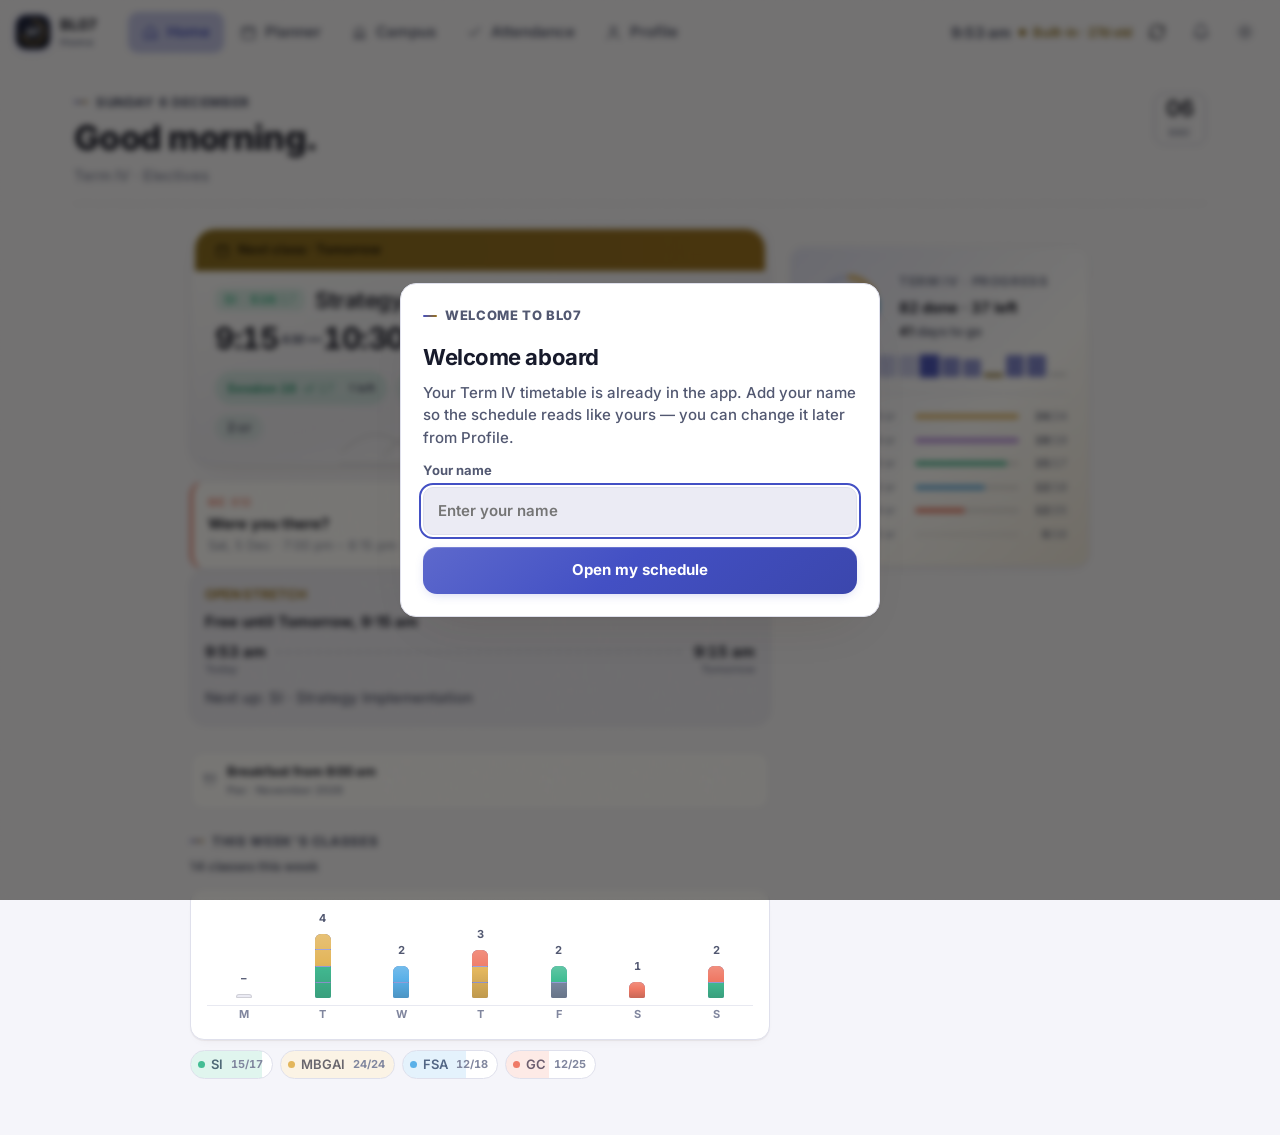
==== index.html @ bf0e93c7 "Fix the bus countdown, and lead the departure board with your own boarding time "Leaves in" was righ" ====
<!doctype html>
<html lang="en">
<head>
  <meta charset="utf-8">
  <meta name="viewport" content="width=device-width, initial-scale=1, viewport-fit=cover">
  <meta name="theme-color" content="#0b0f1d">
  <meta name="description" content="BL07 Planner — class schedule, campus buses and the mess menu for PGPBL07">
  <meta name="apple-mobile-web-app-title" content="BL07">
  <link rel="manifest" href="manifest.webmanifest">
  <link rel="icon" href="icons/favicon-32.png" sizes="32x32" type="image/png">
  <link rel="icon" href="icons/favicon-16.png" sizes="16x16" type="image/png">
  <link rel="apple-touch-icon" href="icons/apple-touch-icon.png">
  <!-- Fonts are self-hosted (see fonts/ and the @font-face block at the top of
       styles.css), so there are no font CDNs to preconnect to and nothing to fall
       back from on a filtered network. Preloaded because they are render-blocking
       for the headline. -->
  <link rel="preload" href="fonts/inter-latin.woff2" as="font" type="font/woff2" crossorigin>
  <link rel="preload" href="fonts/jakarta-latin.woff2" as="font" type="font/woff2" crossorigin>
  <script>
    (function(){
      try{
        var raw=localStorage.getItem("classbl07-nova-profile-v1");
        var pref=raw?(JSON.parse(raw).theme||"system"):"system";
        var dark=window.matchMedia("(prefers-color-scheme: dark)").matches;
        var t=pref==="system"?(dark?"dark":"light"):pref;
        document.documentElement.dataset.theme=t;
      }catch(e){document.documentElement.dataset.theme="dark"}
    })();
  </script>
  <link rel="stylesheet" href="styles.css?v=20260928-nova208">
  <title>BL07 Planner</title>
  <link rel="preconnect" href="https://accounts.google.com">
  <link rel="preconnect" href="https://www.googleapis.com">
  <script src="https://accounts.google.com/gsi/client" async defer></script>
</head>
<body>
  <div class="app-shell">
    <header class="topbar">
      <button class="brand" data-go="home" aria-label="Open Home">
        <img class="brand-mark" src="icons/icon-192.png" alt="" width="34" height="34">
        <span class="brand-copy"><strong>BL07</strong><small id="topbarPageLabel">Home</small></span>
      </button>

      <nav class="desktop-nav" aria-label="Primary">
        <button class="desktop-nav-item active" data-page-target="home"><span data-icon="home"></span>Home</button>
        <button class="desktop-nav-item" data-page-target="calendar"><span data-icon="calendar"></span>Planner</button>
        <button class="desktop-nav-item" data-page-target="campus"><span data-icon="campus"></span>Campus</button>
        <button class="desktop-nav-item" data-page-target="attendance"><span data-icon="check"></span>Attendance</button>
        <button class="desktop-nav-item" data-page-target="profile"><span data-icon="profile"></span>Profile</button>
      </nav>

      <div class="top-actions">
        <span class="topbar-clock" id="topbarClock" aria-hidden="true"><b id="topbarClockMain">—:—</b><small id="topbarClockAlt"></small></span>
        <span class="sync-pill" id="syncPill"><i></i><span>Connecting</span></span>
        
        <button class="icon-button refresh-button" id="refreshButton" aria-label="Refresh schedule from your calendar" title="Refresh schedule from your calendar"><span data-icon="refresh"></span></button>
        <button class="icon-button notification-button" id="notificationButton" aria-label="Open notifications">
          <span data-icon="bell"></span><b id="notificationBadge" hidden>0</b>
        </button>
        <button class="icon-button" id="themeToggle" aria-label="Toggle theme"><span data-icon="theme"></span></button>
      </div>
    </header>

    <div class="offline-banner" id="offlineBanner" hidden>
      <span class="offline-dot"></span>
      <span>You're offline — showing your last saved schedule.</span>
    </div>

    <main class="page-wrap">
      <section class="page active" id="homePage" data-page="home">
        <div class="page-heading home-heading">
          <div>
            <p class="overline" id="todayLabel">TODAY</p>
            <h1 id="greeting">Good evening.</h1>
            <p class="home-sync-text" id="homeSyncText">Checking the latest schedule…</p>
          </div>
          <div class="date-orbit" aria-hidden="true">
            <span id="dateOrbitDay">06</span>
            <small id="dateOrbitMonth">AUG</small>
          </div>
        </div>

        <div class="home-layout">
          <div class="home-main">
          <div class="home-col-main">
            <section class="hero-card is-loading" id="focusPanel" aria-live="polite">
              <div class="hero-date-ribbon" id="heroDateRibbon" hidden><span data-icon="calendar"></span><span id="heroDateRibbonText"></span></div>
              <div class="hero-status-row">
                <span class="hero-status" id="focusStatusTag"><i id="focusPulse"></i><span class="hero-empty-icon" id="focusEmptyIcon" hidden></span><span id="focusKicker">Checking</span></span>
                <div class="hero-status-right">
                  <span class="hero-day-count" id="heroDayCount" hidden></span>
                </div>
              </div>
              <div class="hero-cancel-flag" id="heroCancelFlag" hidden><span data-icon="close"></span><span id="heroCancelText"></span></div>
              <div class="hero-course-line">
                <span class="hero-code" id="focusCode">—</span>
                <h2 id="focusTitle">&nbsp;</h2>
              </div>
              <div class="hero-time-row">
                <div class="hero-time" id="focusRange">—:— – —:—</div>
                <div class="hero-ring" id="heroRing" hidden>
                  <svg viewBox="0 0 36 36" aria-hidden="true"><circle class="ring-track" cx="18" cy="18" r="15"></circle><circle class="ring-fill" id="heroRingFill" cx="18" cy="18" r="15"></circle></svg>
                </div>
              </div>
              <div class="hero-live-progress" id="heroLiveProgress" hidden><span id="heroLiveProgressFill"></span></div>
              <div class="hero-pills" id="heroPills"></div>
              <p class="hero-insight" id="heroInsight" hidden></p>

            </section>

            <section class="hero-day-section day-panel">
              <div class="hero-day-head">
                <div class="hero-day-nav">
                  <button type="button" class="hero-day-arrow" id="timelinePrevDay" aria-label="Previous day"><span data-icon="chevron-left"></span></button>
                  <span class="hero-day-label" id="timelineDateTitle">Today</span>
                  <button type="button" class="hero-day-arrow" id="timelineNextDay" aria-label="Next day"><span data-icon="chevron-right"></span></button>
                </div>
                <span class="count-chip hero-day-chip" id="progressSummary">0 / 0</span>
              </div>
              <div class="day-shape-bar" id="dayShapeBar"></div>
              <div id="todayProgressRail"></div>
            </section>

            <section class="attendance-prompt" id="attendancePrompt" hidden></section>

            <section class="silent-update-strip" id="silentUpdateStrip" hidden>
              <div class="silent-update-icon"><span data-icon="spark"></span></div>
              <div><strong id="silentUpdateTitle">Schedule updated</strong><p id="silentUpdateText">New changes are available.</p></div>
              <button class="text-button" id="openUpdatesFromHome">View</button>
            </section>

            <section class="free-run-card" id="freeRunCard" hidden>
              <header><span class="frc-tag" id="freeRunTag">OPEN STRETCH</span><span class="frc-len" id="freeRunLen"></span></header>
              <h3 id="freeRunTitle">Free until —</h3>
              <div class="frc-span"><span class="frc-end frc-from"><b id="freeRunFromTime">—</b><small id="freeRunFromDay">—</small></span><span class="frc-bar"><i></i></span><span class="frc-end frc-to"><b id="freeRunToTime">—</b><small id="freeRunToDay">—</small></span></div>
              <p class="frc-sub" id="freeRunSub"></p>
            </section>
        <div class="today-strips" id="todayStrips">
              <button type="button" class="today-strip" id="freeBlockStrip" hidden></button>
              <button type="button" class="today-strip" id="messStrip" hidden></button>
            </div>

            <p class="rail-section-label">This week's classes</p>
            <p class="week-digest" id="weekDigest" hidden></p>
            <div class="week-heatmap" id="weekHeatmap"></div>
            <div class="home-legend" id="homeLegend"></div>

          </div>

          <div class="home-col-side">
            <section class="term-overview-card panel">
              <div class="term-progress-head">
                <div class="term-ring" id="termHomeRing">
                  <svg viewBox="0 0 64 64" aria-hidden="true"><circle class="ring-track" cx="32" cy="32" r="26"></circle><g id="termRingSegments"></g></svg>
                  <b id="termProgressPct">0%</b>
                </div>
                <div class="term-progress-copy">
                  <p class="overline">TERM IV · PROGRESS</p>
                  <p class="term-progress-line"><strong id="termDone">0</strong> done · <strong id="termLeft">0</strong> left</p>
                  <p class="term-progress-sub" id="termProgressSub">—</p>
                </div>
              </div>
              <div class="term-strip" id="termStrip" hidden></div>
              <div class="course-progress" id="courseProgress"></div>
            </section>
          </div>

        </div>

        </div>
      </section>

      <section class="page" id="calendarPage" data-page="calendar">
        <div class="page-heading"><div><p class="overline">TERM IV · ELECTIVES</p><h1>Planner</h1></div></div>
        <div class="tab-row">
          <div class="subtabs" id="plannerTabs">
            <button class="subtab active" data-planner-tab="calendar"><span data-icon="calendar"></span>Schedule</button>
            <button class="subtab" data-planner-tab="courses"><span data-icon="spark"></span>Courses</button>
            <button class="subtab" data-planner-tab="faculty"><span data-icon="faculty"></span>Faculty</button>
          </div>
        </div>

        <section class="planner-view active" data-planner-view="calendar">

          <article class="panel week-planner">
            <div class="week-card">
              <div class="week-card-head">
                <button type="button" class="week-arrow" id="weekScanPrev" aria-label="Previous week"><span data-icon="chevron-left"></span></button>
                <button type="button" class="week-card-mid" id="jumpToTodayPill" aria-label="Jump to today">
                  <span class="week-card-date" id="weekCardDate">—</span>
                  <span class="week-card-sub" id="weekCardSub">—</span>
                </button>
                <button type="button" class="week-arrow" id="weekScanNext" aria-label="Next week"><span data-icon="chevron-right"></span></button>
              </div>
              <div class="week-strip" id="weekStrip"></div>
              <div class="week-card-foot">
                <button type="button" class="week-cal-btn" id="openMonthPicker"><span data-icon="calendar"></span><span id="weekCalBtnLabel">September 2026</span></button>
              </div>
            </div>

            <div class="week-tools">
              <div class="filter-chips week-tool-chips" id="agendaUtilityRow">
                <button type="button" class="filter-chip" id="jumpToTodayButton"><span data-icon="calendar"></span>Today</button>
                <button type="button" class="filter-chip" id="jumpToNextClassButton"><span data-icon="target"></span>Next class</button>
                <button type="button" class="filter-chip" id="toggleMoreTools" aria-expanded="false" aria-controls="agendaOverflowRow"><span data-icon="more"></span>More</button>
              </div>
              <div class="filter-chips week-tool-overflow" id="agendaOverflowRow" hidden>
                <button type="button" class="filter-chip" id="toggleWeekView"><span data-icon="grid"></span>Week view</button>
                <button type="button" class="filter-chip" id="toggleCompletedButton">Show completed</button>
                <button type="button" class="filter-chip" id="toggleCourseFilter"><span data-icon="spark"></span>Courses</button>
                <button type="button" class="filter-chip" id="shareScheduleButton"><span data-icon="share"></span>Share</button>
              </div>
            </div>
            <div class="filter-chips week-course-row" id="agendaCourseRow"></div>

            <div class="day-focus" id="dayFocus">
              <div class="schedule-list" id="premiumTimeline"></div>
            </div>
            <div class="week-grid" id="weekGridView" hidden></div>
            <div class="week-glance" id="weekGlanceView" hidden></div>
          </article>
        </section>

        <section class="planner-view" data-planner-view="courses">
          <div id="courseOverview"></div>
        </section>

        <section class="planner-view" data-planner-view="faculty">
          <div id="facultyDirectory"></div>
        </section>

        <dialog id="monthPickerDialog" class="month-picker-dialog">
          <article class="panel month-view-panel">
            <div class="month-dialog-topline">
              <button type="button" class="today-button" id="todayButton"><span data-icon="target"></span>Today</button>
              <button type="button" class="icon-button" id="closeMonthPicker" aria-label="Close" autofocus><span data-icon="close"></span></button>
            </div>
            <div class="calendar-head">
              <button class="icon-button week-nav-arrow" id="prevMonth" aria-label="Previous month"><span data-icon="chevron-left"></span></button>
              <div class="calendar-head-title">
                <button type="button" class="calendar-title-jump" id="calendarTitleJump" aria-label="Jump to a month"><h2 id="calendarTitle">August 2026</h2></button>
                <input type="month" id="monthJumpInput" class="month-jump-input" aria-hidden="true" tabindex="-1">
              </div>
              <button class="icon-button week-nav-arrow" id="nextMonth" aria-label="Next month"><span data-icon="chevron-right"></span></button>
            </div>
            <div class="weekday-row"><span>Mon</span><span>Tue</span><span>Wed</span><span>Thu</span><span>Fri</span><span class="weekend">Sat</span><span class="weekend">Sun</span></div>
            <div class="calendar-grid" id="calendarGrid"></div>
            <div class="month-key" id="monthKey"></div>
          </article>
        </dialog>

      </section>



      <section class="page" id="campusPage" data-page="campus">
        <div class="page-heading">
          <div><p class="overline">CAMPUS</p><h1>Campus</h1><p class="subtitle">Bus timings and today's mess menu.</p></div>
        </div>
        <div class="subtabs">
          <button class="subtab active" data-campus-tab="bus"><span data-icon="bus"></span>Bus</button>
          <button class="subtab" data-campus-tab="mess"><span data-icon="meal"></span>Mess</button>
        </div>

        <section class="campus-view active" data-campus-view="bus">
          <div class="bus-columns">
          <div class="bus-col-plan">
          <article class="panel route-planner">
            <div class="panel-heading"><div><p class="overline">PLAN A ROUTE</p><h2>Where are you going?</h2></div></div>
            <div class="route-select-grid">
              <label><span>From</span><select id="busFrom"></select></label>
              <button class="swap-route-button" id="swapBusRoute" aria-label="Reverse journey"><span data-icon="swap"></span><span class="swap-label">Reverse journey</span></button>
              <label><span>To</span><select id="busTo"></select></label>
            </div>
            <div class="filter-chips" id="busFilterChips"></div>
          </article>

          <article class="next-bus-card">
            <p class="overline light">NEXT DEPARTURE</p>
            <div class="next-bus-head">
              <div class="next-bus-time" id="nextBusTime">—</div>
              <button type="button" class="leaving-soon-toggle" id="leavingSoonToggle" aria-label="Remind me when it's time to leave"><span data-icon="bell"></span></button>
            </div>
            <div class="gate-tags" id="nextBusGateTags"></div>
            <h2 id="nextBusRoute">Choose a route</h2>
            <p id="nextBusMeta">Direct services only</p>
            <p class="next-bus-origin-note" id="nextBusOriginNote" hidden></p>
            <p class="next-bus-gap" id="nextBusGap" hidden></p>
            <button type="button" class="bus-class-catch" id="busClassCatch" hidden></button>
            <div class="route-visual" id="nextBusVisual"></div>
            <div class="countdown-box">
              <div class="countdown-ring" id="countdownRing">
                <svg viewBox="0 0 44 44" aria-hidden="true">
                  <circle class="ring-track" cx="22" cy="22" r="18"></circle>
                  <circle class="ring-fill" id="countdownRingFill" cx="22" cy="22" r="18"></circle>
                </svg>
              </div>
              <div class="countdown-copy"><span>Leaves in</span><strong id="nextBusCountdown">—</strong></div>
            </div>
          </article>
          </div>

          <div class="bus-col-board">
          <article class="panel">
            <div class="panel-heading"><div><p class="overline">DEPARTURES</p><h2 id="busBoardRoute">Today</h2></div></div>
            <div id="busSpecialNotice"></div>
            <div class="board-list" id="upcomingBuses"></div>
            <button class="secondary-button small board-earlier-toggle" type="button" id="toggleFullBus">Hide earlier</button>
            <div class="board-list collapsed" id="fullBusList"></div>
            <div class="bus-last-run" id="busLastRun" hidden></div>
          </article>
          </div>
          </div>
        </section>

        <section class="campus-view" data-campus-view="mess">
          <article class="panel mess-shell">
            <div class="panel-heading"><div><p class="overline">MESS MENU</p><h2 id="messDayTitle">Today</h2><p class="mess-vintage" id="messVintage" hidden></p></div><button class="secondary-button small" type="button" id="toggleMessView">Week menu</button></div>
            <div class="day-pills" id="messDayPills"></div>
            <div class="mess-columns" id="messDayView">
              <div class="mess-rail">
                <p class="mess-now-line" id="messNowLine"></p>
                <div class="meal-tabs" id="mealTabs">
                  <button class="meal-tab active" data-meal="breakfast"><span data-icon="sunrise"></span><span class="mt-copy"><b>Breakfast</b><small class="mt-dish"></small></span></button>
                  <button class="meal-tab" data-meal="lunch"><span data-icon="meal"></span><span class="mt-copy"><b>Lunch</b><small class="mt-dish"></small></span></button>
                  <button class="meal-tab" data-meal="dinner"><span data-icon="moon"></span><span class="mt-copy"><b>Dinner</b><small class="mt-dish"></small></span></button>
                </div>
                <p class="menu-note">Menu is tentative and may change with market availability.</p>
              </div>
              <div id="messMenu" class="meal-showcase"></div>
            </div>
            <div class="mess-week-grid" id="messWeekGrid" hidden></div>
          </article>
        </section>
      </section>

      <section class="page" id="attendancePage" data-page="attendance">
        <div class="page-heading"><div><p class="overline">ATTENDANCE</p><h1>Attendance</h1><p class="subtitle">Which classes you were in.</p></div></div>
        <article class="panel"><div id="attendanceSummary"></div></article>
        <article class="panel"><div id="attendanceLog"></div></article>
      </section>

      <section class="page" id="profilePage" data-page="profile">
        <div class="page-heading"><div><p class="overline">PROFILE</p><h1>Profile</h1><p class="subtitle">Your courses and settings.</p></div></div>
        <div class="profile-layout">
          <section class="identity-hero">
            <div class="identity-hero-main">
              <div class="avatar-disc" id="profileAvatarDisc"></div>
              <div class="avatar-info">
                <div id="stubName">Student</div>
                <span id="stubSection">Term IV</span>
              </div>
            </div>
            <div class="identity-hero-term">
              <span class="term-ring"><svg viewBox="0 0 64 64" aria-hidden="true"><circle class="ring-track" cx="32" cy="32" r="26"></circle><circle class="ring-fill" id="termRingFill" cx="32" cy="32" r="26"></circle></svg><b id="termRingDays">—</b></span>
              <div class="term-ring-meta"><strong id="termRingLabel">— days left</strong><span id="termRingSub">—% of term complete</span></div>
            </div>
          </section>

          <div class="subtabs" id="profileTabs">
            <button class="subtab active" data-profile-tab="settings"><span data-icon="profile"></span>Settings</button>
            <button class="subtab" data-profile-tab="insights"><span data-icon="spark"></span>Insights</button>
          </div>

          <section class="profile-view active" data-profile-view="settings">
            <article class="panel gcal-hero" id="gcalHero">
              <div class="gcal-hero-top">
                <span class="gcal-hero-icon" data-icon="gcal"></span>
                <div class="gcal-hero-head">
                  <p class="overline">YOUR SCHEDULE</p>
                  <h2 id="gcalHeroTitle">Connect Google Calendar</h2>
                </div>
              </div>
              <p class="gcal-hero-status" id="gcalStatus"></p>
              <p class="gcal-hero-copy" id="gcalHeroCopy">Your class invites live in your IIMK calendar. Connect it once and the planner follows your own electives &mdash; including any change the institute makes later.</p>
              <ol class="gcal-steps" id="gcalSteps">
                <li><span>Tap <b>Connect</b> below and choose your <b>@iimk.ac.in</b> account.</span></li>
                <li><span>Allow BL07 to read your calendar. Nothing is written to it.</span></li>
                <li><span>Your sessions replace the built-in timetable from then on.</span></li>
              </ol>
              <div class="gcal-hero-actions">
                <span id="gcalDisconnected"><button class="primary-button gcal-connect" id="connectGcal"><span data-icon="gcal"></span>Connect Google Calendar</button></span>
                <span id="gcalConnected" hidden><button class="secondary-button gcal-refresh" id="refreshGcal"><span data-icon="refresh"></span>Refresh</button><button type="button" class="gcal-disconnect" id="disconnectGcal">Disconnect</button></span>
              </div>
            </article>

            <article class="panel">
              <form id="profileForm" class="profile-form">
                <label><span>Name</span><input id="profileName" type="text" required></label>
                <div class="selected-electives-card"><span>Your electives this term</span><div id="selectedElectiveChips" class="selected-elective-chips"></div></div>
                <div class="field"><span class="field-label">Appearance</span>
                  <div class="seg-control" id="profileThemeSeg" data-value="system">
                    <button type="button" class="seg-opt active" data-value="system">Device</button>
                    <button type="button" class="seg-opt" data-value="dark">Dark</button>
                    <button type="button" class="seg-opt" data-value="light">Light</button>
                  </div>
                </div>
                <div class="accent-picker-field">
                  <div class="accent-picker-label-row"><span>Accent color</span><button type="button" class="accent-reset-button" id="resetAccentButton">Reset to default</button></div>
                  <div class="accent-swatches" id="accentSwatches"></div>
                  <div class="accent-preview" id="accentPreview"><span class="accent-preview-tag">PREVIEW</span><strong>Accent colour</strong></div>
                </div>
                <button class="primary-button" type="submit">Save profile</button>
              </form>
            </article>

            <article class="panel settings-footer">
              <div class="settings-row"><div><strong>Local app data</strong><p>Your name, attendance marks and settings stay on this device.</p></div><button class="danger-button" id="resetData">Reset</button></div>
            </article>
            <article class="panel share-compact">
              <div class="share-compact-main">
                <span class="share-compact-icon" data-icon="share"></span>
                <div class="share-compact-copy">
                  <strong>Share BL07 with a classmate</strong>
                  <span id="shareAppUrl">&mdash;</span>
                </div>
              </div>
              <div class="share-compact-actions">
                <button type="button" class="primary-button small" id="shareAppLink">Share link</button>
                <button type="button" class="secondary-button small" id="copyAppLink">Copy</button>
                <button type="button" class="secondary-button small" id="installAppBtn" hidden>Install</button>
              </div>
              <p class="share-app-installed" id="installedNote" hidden>Running as an installed app.</p>
              <details class="install-help">
                <summary>How to install it as an app</summary>
                <div class="install-help-body">
                  <div class="install-step"><b>iPhone / iPad</b><span>Open the link in <em>Safari</em> &rarr; Share &rarr; <em>Add to Home Screen</em>. Chrome on iOS cannot do this.</span></div>
                  <div class="install-step"><b>Android</b><span>Chrome &rarr; menu (&#8942;) &rarr; <em>Install app</em>.</span></div>
                  <div class="install-step"><b>Computer</b><span>Chrome or Edge show an install icon in the address bar.</span></div>
                </div>
              </details>
            </article>
          </section>

          <section class="profile-view" data-profile-view="insights">
            <p class="profile-insight" id="profileInsight" hidden></p>


          </section>
        </div>
      </section>
    </main>

    <nav class="bottom-nav" aria-label="Primary navigation">
      <button class="nav-item active" data-page-target="home"><span data-icon="home"></span><b>Home</b></button>
      <button class="nav-item" data-page-target="calendar"><span data-icon="calendar"></span><b>Planner</b></button>
      <button class="nav-item" data-page-target="campus"><span data-icon="campus"></span><b>Campus</b></button>
      <button class="nav-item" data-page-target="attendance"><span data-icon="check"></span><b>Attend</b></button>
      <button class="nav-item" data-page-target="profile"><span data-icon="profile"></span><b>Profile</b></button>
    </nav>
  </div>

  <aside class="notification-drawer" id="notificationDrawer" aria-hidden="true">
    <div class="notification-backdrop" id="notificationBackdrop"></div>
    <div class="notification-panel">
      <div class="notification-head">
        <div><p class="overline">UPDATES</p><h2>Notifications</h2></div>
        <button class="icon-button" id="closeNotifications"><span data-icon="close"></span></button>
      </div>
      <div class="notification-actions">
        <button class="secondary-button" id="markNotificationsRead">Mark all as read</button>
        <button class="danger-button" id="clearNotifications">Clear all</button>
      </div>
      <div id="notificationList" class="notification-list"></div>
    </div>
  </aside>

  

  <dialog id="shortcutDialog"><div class="dialog-card shortcut-card"><div class="dialog-head"><div><p class="overline">KEYBOARD</p><h2>Shortcuts</h2></div><button class="icon-button" id="closeShortcutDialog"><span data-icon="close"></span></button></div><div class="shortcut-grid"><span><kbd>H</kbd><b>Home</b></span><span><kbd>C</kbd><b>Campus</b></span><span><kbd>P</kbd><b>Planner</b></span><span><kbd>R</kbd><b>Refresh</b></span><span><kbd>N</kbd><b>Notifications</b></span><span><kbd>?</kbd><b>Shortcut help</b></span></div></div></dialog>

  <dialog id="shareScheduleDialog">
    <div class="dialog-card share-schedule-card">
      <div class="dialog-head">
        <div><p class="overline">SHARE</p><h2>Share schedule</h2></div>
        <button class="icon-button dialog-close" id="closeShareSchedule" aria-label="Close"><span data-icon="close"></span></button>
      </div>
      <p class="share-section-label">What to share</p>
      <div class="share-range-chips" id="shareRangeChips">
        <button type="button" class="filter-chip active" data-range="today">Today</button>
        <button type="button" class="filter-chip" data-range="week">This week</button>
        <button type="button" class="filter-chip" data-range="nextWeek">Next week</button>
        <button type="button" class="filter-chip" data-range="day">Pick a day…</button>
      </div>
      <input type="date" id="sharePickDate" class="share-date-input" hidden>
      <p class="share-range-summary" id="shareRangeSummary"></p>
      <button type="button" class="share-option" id="shareAsTextOption">
        <span class="share-option-icon"><span data-icon="share"></span></span>
        <span class="share-option-text"><strong>Share as text</strong><small>WhatsApp, Notes, or copy</small></span>
        <span data-icon="chevron-right"></span>
      </button>
      <button type="button" class="share-option" id="downloadImageOption">
        <span class="share-option-icon"><span data-icon="calendar"></span></span>
        <span class="share-option-text"><strong>Download as image</strong><small>PNG · classes, exams &amp; free slots</small></span>
        <span data-icon="download"></span>
      </button>
      <button type="button" class="share-option" id="downloadIcsOption">
        <span class="share-option-icon"><span data-icon="calendar"></span></span>
        <span class="share-option-text"><strong>Add to calendar</strong><small>.ics · opens in Apple, Google or Outlook</small></span>
        <span data-icon="download"></span>
      </button>
    </div>
  </dialog>

  

  <dialog id="classActionDialog" class="class-action-dialog">
    <section class="class-action-sheet">
      <div class="sheet-handle" aria-hidden="true"></div>
      <header class="class-action-head">
        <div>
          <span class="sheet-code" id="sheetClassCode">CLASS</span>
          <h2 id="sheetClassTitle">Class details</h2>
          <p id="sheetClassMeta"></p>
        </div>
        <button type="button" class="icon-button sheet-close" id="closeClassAction" aria-label="Close class details"><span data-icon="close"></span></button>
      </header>
      
      <div class="class-action-grid" id="sheetActionGrid">
        
        
        <button type="button" class="class-action" id="sheetAddCalendar"><span data-icon="calendar"></span><b>Add to Calendar</b><small>Downloads a calendar file for this class</small></button>
      </div>
    </section>
  </dialog>

  


  <dialog id="onboardingDialog" class="onboarding-dialog">
    <form id="onboardingForm" class="dialog-card onboarding-card">
      <section class="onboarding-step active">
        <p class="overline">WELCOME TO BL07</p>
        <h2>Welcome aboard</h2>
        <p class="onboarding-copy">Your Term IV timetable is already in the app. Add your name so the schedule reads like yours — you can change it later from Profile.</p>

        <label class="onboarding-name-field">
          <span>Your name</span>
          <input id="onboardingName" type="text" autocomplete="name" maxlength="60" placeholder="Enter your name" required>
        </label>

        <button type="submit" class="primary-button full-width">Open my schedule</button>
      </section>
    </form>
  </dialog>

  <script src="campus-data.js?v=20260928-nova208"></script>
  <script src="staff-bus-data.js?v=20260928-nova208"></script>
  <script src="exam-data.js?v=20260928-nova208"></script>
  <script src="term4-data.js?v=20260928-nova208"></script>
  <script src="app.js?v=20260928-nova208"></script>
  <script src="polish.js?v=20260928-nova208"></script>
</body>
</html>
---- styles.css ----
/* Self-hosted, latin subset, one variable file. The app ran a serif display face
   against a sans body; it is one grotesque now, with hierarchy coming from size and
   weight alone. Inter is drawn for interfaces — large x-height, unambiguous figures,
   and it holds up at the 11px label sizes this app leans on. */
@font-face{
  font-family:"Inter";
  src:url("fonts/inter-latin.woff2") format("woff2");
  font-weight:400 800;font-style:normal;font-display:swap;
  unicode-range:U+0000-00FF,U+0131,U+0152-0153,U+02BB-02BC,U+02C6,U+02DA,U+02DC,U+2000-206F,U+20AC,U+2122,U+2191,U+2193,U+2212,U+2215,U+FEFF,U+FFFD;
}
@font-face{
  font-family:"Jakarta";
  src:url("fonts/jakarta-latin.woff2") format("woff2");
  font-weight:400 800;font-style:normal;font-display:swap;
  unicode-range:U+0000-00FF,U+0131,U+0152-0153,U+02BB-02BC,U+02C6,U+02DA,U+02DC,U+2000-206F,U+20AC,U+2122,U+2191,U+2193,U+2212,U+2215,U+FEFF,U+FFFD;
}
/* ==========================================================================
   BL07 Planner — "Plum Copper"
   Jewel-toned premium palette: aubergine/plum ground, plum-to-bronze gradient
   on focus cards, stronger elevation shadows throughout.
   ========================================================================== */

:root{
  /* dark (default until profile/system says otherwise) — a deeper, more
     separated aubergine/plum ground so surfaces actually lift off each
     other, plus a warmer plum-to-bronze accent pairing instead of the
     previous flat blue-gray. */
  --bg:#0b0f1d;
  --bg-elevated:#182142;
  --bg-panel:#121936;
  --bg-raised:#202a52;
  --ink:#eef1fa;
  --ink-muted:#a0a7c4;
  --ink-faint:#717aa0;
  --accent:#e9a73e;
  --accent-2:#d2694c;
  --accent-soft:rgba(233,167,62,.18);
  --live:#3fbe8a;
  --live-soft:rgba(63,190,138,.16);
  --amber:#e5c05a;
  --amber-soft:rgba(229,192,90,.16);
  --danger:#e2645f;
  --danger-soft:rgba(226,100,95,.16);
  --border:#242e55;
  --border-strong:#394472;
  --shadow-lg:0 1px 2px rgba(0,0,0,.4), 0 24px 52px -22px rgba(0,0,0,.65);
  --shadow-md:0 1px 2px rgba(0,0,0,.34), 0 14px 30px -16px rgba(0,0,0,.55);
  --shadow-sm:0 1px 1px rgba(0,0,0,.28), 0 7px 16px -10px rgba(0,0,0,.5);
  --grad:linear-gradient(135deg,#0f1622 0%,#1d2b3f 55%,#b4603c 100%);
  /* One lit surface per screen — the term card on Home, the next-bus card on Campus,
     the identity card on Profile. Gradients everywhere read as noise; exactly one per
     screen reads as deliberate. Tinted over the card background rather than a full
     plum-to-bronze wash, so existing text colours stay legible in both themes. */
  --surface-signature:linear-gradient(135deg,
    color-mix(in srgb, var(--accent) 16%, var(--bg-elevated)) 0%,
    var(--bg-elevated) 58%,
    color-mix(in srgb, var(--accent-2) 14%, var(--bg-elevated)) 100%);
  --grad-glow:rgba(180,96,60,.4);
  --on-grad:#eef1fa;
  --on-grad-muted:#c6cbe4;
  --on-grad-line:rgba(255,255,255,.13);
  --radius-xl:20px;
  --radius-lg:16px;
  --radius-md:14px;
  --radius-sm:10px;
  --radius-xs:8px;
  --radius-pill:99px;
  --font:"Inter","Jakarta",-apple-system,BlinkMacSystemFont,"Segoe UI",Roboto,Helvetica,Arial,sans-serif;
  /* Same family. Display is a role, not a second typeface: headlines get tighter
     tracking and a heavier weight, which is all the separation one good grotesque
     needs. */
  --font-display:var(--font);

  /* Type scale — six steps. Sizes were previously picked ad hoc per rule
     (11/11.5/12/13/13.5/14/15px), which is most of the difference between a page
     that looks designed and one that looks assembled. */
  /* Five steps with real gaps. The previous set put 10/11/12/13/15px all in play
     at once; 1px apart is below the threshold where a size change reads as
     hierarchy, so it read as unevenness instead. Merged 10 into 11 and 12 into 13. */
  --text-xs:11px;
  --text-sm:13px;
  --text-md:15px;
  --text-lg:18px;
  --text-xl:22px;
  /* The scale used to stop at 22px, which is why the app read as neat rather than
     designed: everything lived inside one narrow band. Two display steps above it
     give the hero numeral and the greeting somewhere to go. */
  --text-2xl:30px;
  --text-3xl:clamp(28px,7.5vw,34px);

  /* Weight was running on instinct: 85 rules at 800 and 85 at 700, used
     interchangeably, which is no hierarchy at all. Four roles, and 800 is reserved
     for uppercase micro-labels where the extra weight is paying for the small size
     and the open tracking rather than signalling importance. */
  --w-body:500;
  --w-strong:600;
  --w-bold:700;
  --w-label:800;

  /* Motion was nine durations deep — .12 .15 .2 .22 .25 .28 .3 .35 .4 .5 — every one
     of them on the browser's default `ease`, which is a symmetric curve. Symmetric
     easing is why interface motion reads as mechanical: real things leave quickly and
     arrive slowly. Four durations, three curves, and the decelerating one is the
     default because almost everything here is something arriving. */
  --dur-xs:120ms;
  --dur-sm:200ms;
  --dur-md:320ms;
  --dur-lg:520ms;
  --ease-out:cubic-bezier(.22,1,.36,1);
  --ease-in-out:cubic-bezier(.65,0,.35,1);
  /* Overshoots slightly: for a press releasing, or a badge popping in. */
  --ease-spring:cubic-bezier(.34,1.46,.64,1);
  /* Three line-height roles instead of seven ad-hoc ratios, so baselines line up
     between neighbouring elements. */
  --lh-flat:1;
  --lh-snug:1.3;
  --lh-body:1.5;
  /* Tracking follows size: large display numerals want to close up, small
     uppercase labels want to open out. */
  --track-display:-.015em;
  --track-tight:-.01em;
  --track-normal:0;
  --track-label:.05em;

  /* Spacing scale. */
  --sp-1:4px;
  --sp-2:8px;
  --sp-3:12px;
  --sp-4:16px;
  --sp-5:20px;
  --sp-6:28px;
}

:root:not([data-theme="light"]){
  color-scheme:dark;
}
/* Was a cool blue-gray (#e9edf3) with navy-tinted shadows and a blue accent that
   didn't match the dark theme's plum identity at all — read as a generic SaaS
   dashboard rather than a premium companion to the dark theme. Now a warm paper
   background, warm-tinted soft shadows, and the accent stays in the plum family
   (just deepened for contrast) so light mode feels like the same product. */
:root[data-theme="light"]{
  --bg:#f5f5fa;
  --bg-elevated:#ffffff;
  --bg-panel:#ebebf4;
  --bg-raised:#ffffff;
  --ink:#171a2b;
  --ink-muted:#525871;
  --ink-faint:#80869e;
  --accent:#a8641a;
  --accent-2:#b04a2c;
  --accent-soft:rgba(168,100,26,.15);
  --live:#26684d;
  --live-soft:rgba(38,104,77,.15);
  --amber:#8a6a16;
  --amber-soft:rgba(138,106,22,.16);
  --danger:#a83c34;
  --danger-soft:rgba(168,60,52,.14);
  --border:#dfe0ec;
  --border-strong:#c3c5d8;
  --shadow-lg:0 1px 2px rgba(60,40,20,.08), 0 24px 52px -30px rgba(60,40,20,.16);
  --shadow-md:0 1px 2px rgba(60,40,20,.07), 0 14px 28px -18px rgba(60,40,20,.13);
  --shadow-sm:0 1px 1px rgba(60,40,20,.06), 0 6px 14px -10px rgba(60,40,20,.11);
  color-scheme:light;
}
@media (prefers-color-scheme: light){
  :root:not([data-theme="dark"]):not([data-theme="light"]){
    --bg:#f5f5fa;
    --bg-elevated:#ffffff;
    --bg-panel:#ebebf4;
    --bg-raised:#ffffff;
    --ink:#171a2b;
    --ink-muted:#525871;
    --ink-faint:#80869e;
    --accent:#a8641a;
    --accent-2:#b04a2c;
    --accent-soft:rgba(168,100,26,.15);
    --live:#26684d;
    --live-soft:rgba(38,104,77,.15);
    --amber:#8a6a16;
    --amber-soft:rgba(138,106,22,.16);
    --danger:#a83c34;
    --danger-soft:rgba(168,60,52,.14);
    --border:#dfe0ec;
    --border-strong:#c3c5d8;
    --shadow-lg:0 1px 2px rgba(60,40,20,.08), 0 24px 52px -30px rgba(60,40,20,.16);
    --shadow-md:0 1px 2px rgba(60,40,20,.07), 0 14px 28px -18px rgba(60,40,20,.13);
    --shadow-sm:0 1px 1px rgba(60,40,20,.06), 0 6px 14px -10px rgba(60,40,20,.11);
    color-scheme:light;
  }
}

/* App-wide: numerals never jiggle mid-column (bus/mess/schedule times, counters) — a
   plain global rule beats chasing every individual number display by hand. */
/* Anything whose digits change in place gets fixed-width figures, or the text
   shuffles sideways on every tick. */
.sr-time b,.wc-num,.wc-cnt,.next-bus-time,.countdown-copy strong,.wk-dot-col .sq,
#termProgressPct,#dateOrbitDay,#progressSummary,.count-chip,.tag,.mwg-cell,
.calendar-day-number,.termRingDays,#termRingDays,
#nextBusCountdown,#topbarClock,#focusRange,#examCardDays,#heroDayCount,
.hero-time,.sr-time-end,.bcc-text strong,.ts-text strong,.ts-text small,
.exam-strip-days,.legend-item b,.wb-count{
  font-variant-numeric:tabular-nums;
}
*,*::before,*::after{box-sizing:border-box}
html,body{margin:0;padding:0}
html{-webkit-text-size-adjust:100%}
/* A fixed film grain over the whole app at ~3% opacity. On a dark UI this does two
   things: it kills the banding that any large gradient shows on an 8-bit panel (the
   hero and the signature surfaces both ran into it), and it stops the flat fills
   reading as pure #000-adjacent digital nothing. Fixed rather than scrolling, so it
   behaves like grain in the glass rather than a texture printed on the content. */
body::before{
  content:"";position:fixed;inset:0;z-index:9999;pointer-events:none;
  opacity:.032;mix-blend-mode:overlay;
  background-image:url("data:image/svg+xml,%3Csvg xmlns='http://www.w3.org/2000/svg' width='160' height='160'%3E%3Cfilter id='n'%3E%3CfeTurbulence type='fractalNoise' baseFrequency='.85' numOctaves='3' stitchTiles='stitch'/%3E%3C/filter%3E%3Crect width='160' height='160' filter='url(%23n)'/%3E%3C/svg%3E");
}
:root[data-theme="light"] body::before{opacity:.05;mix-blend-mode:multiply}
@media(prefers-reduced-motion: reduce){body::before{opacity:.02}}
body{
  background:var(--bg);
  color:var(--ink);
  font:var(--text-md)/var(--lh-body) var(--font);
  min-height:100vh;
  min-height:100dvh;
  overscroll-behavior-y:none;
  transition:background-color var(--dur-md) var(--ease-out),color var(--dur-md) var(--ease-out);
}
.theme-transition,.theme-transition *{transition:background-color var(--dur-md) var(--ease-out),border-color var(--dur-md) var(--ease-out),color var(--dur-md) var(--ease-out) !important}
button,input,select,textarea{font:inherit;color:inherit}
button{cursor:pointer}
a{color:inherit;text-decoration:none}
img,svg{display:block}
/* Display font on headings only. It used to catch every inline <b> and <strong>
   too, which meant a bolded word inside a Satoshi sentence switched typeface
   mid-line — Lexend is markedly wider, so those words also read a size bigger.
   That single selector was most of the "fonts look uneven everywhere" problem:
   it put the display face on ~40% of all text. Bold text now stays in the body
   face and gets its emphasis from weight, which is what weight is for. */
h1,h2{font-family:var(--font-display)}
h3,b,strong{font-family:inherit}
[hidden]{display:none !important}
[data-icon] svg{width:20px;height:20px}
::selection{background:var(--accent-soft)}

/* A short accent tick before the label. Section headings were set in the same muted
   uppercase as a dozen other small labels, so nothing marked where one section ended
   and the next began; the tick is the cheapest mark that does. */
.overline{
  margin:0 0 6px;
  display:flex;align-items:center;gap:8px;
  font-size:var(--text-sm);
  font-weight:800;
  letter-spacing:var(--track-label);
  color:var(--ink-muted);
  text-transform:uppercase;
}
.overline::before{
  content:"";flex:none;width:14px;height:2px;border-radius:2px;
  background:linear-gradient(90deg,var(--accent),var(--accent-2));
}
/* Inside a card the heading is already framed by the card, so the tick is noise. */
.panel .overline::before,.hero-card .overline::before,.panel-compact .overline::before{display:none}
h1{font-size:var(--text-3xl);line-height:1.15;letter-spacing:-.025em;font-weight:800;margin:0 0 6px}
h2{letter-spacing:-.02em;font-weight:800}
h2{font-size:22px;line-height:var(--lh-snug);font-weight:700;margin:0}
.subtitle{margin:0;color:var(--ink-muted);font-size:var(--text-md);font-weight:500}
.empty-state{
  padding:32px 20px;text-align:center;color:var(--ink-muted);font-size:var(--text-md);font-weight:500;
  display:flex;flex-direction:column;align-items:center;gap:4px;
}
.empty-state-icon{
  width:42px;height:42px;border-radius:50%;margin-bottom:6px;
  display:flex;align-items:center;justify-content:center;
  background:var(--accent-soft);color:var(--accent);
  animation:empty-icon-breathe 2.6s ease-in-out infinite;
}
.empty-state-icon svg{width:20px;height:20px}
@keyframes empty-icon-breathe{0%,100%{transform:scale(1);opacity:1}50%{transform:scale(1.08);opacity:.85}}
@media(prefers-reduced-motion: reduce){.empty-state-icon{animation:none}}
.empty-state p{margin:0;font-size:var(--text-md);font-weight:700;color:var(--ink)}
.empty-state small{font-size:var(--text-sm);font-weight:500;color:var(--ink-muted)}

/* ============ Checkboxes / radios — fixed everywhere in the app ============ */
input[type="checkbox"],input[type="radio"]{
  -webkit-appearance:none;appearance:none;
  width:20px;height:20px;flex:0 0 20px;margin:0;padding:0;
  border:2px solid var(--border-strong);background:var(--bg-panel);
  display:inline-grid;place-items:center;cursor:pointer;
}
input[type="checkbox"]{border-radius:var(--radius-xs)}
input[type="radio"]{border-radius:50%}
input[type="checkbox"]:checked,input[type="radio"]:checked{background:var(--accent);border-color:var(--accent)}
input[type="checkbox"]:checked::after{
  content:"";width:5px;height:9px;border:solid #fff;border-width:0 2px 2px 0;
  transform:rotate(45deg) translate(-1px,-1px);
}
input[type="radio"]:checked::after{content:"";width:8px;height:8px;border-radius:50%;background:#fff}

/* ============ App shell / layout ============ */
.app-shell{display:flex;flex-direction:column;min-height:100vh;min-height:100dvh}
.page-wrap{flex:1;max-width:1180px;width:100%;margin:0 auto;padding:18px 18px 110px}
.page{display:none;position:relative}
.page.active{display:block;animation:fade-in .28s cubic-bezier(.22,1,.36,1)}
@keyframes fade-in{from{opacity:0;transform:translateY(10px) scale(.99)}to{opacity:1;transform:none}}

.hero-enter .hero-status-row,.hero-enter .hero-cancel-flag,.hero-enter .hero-course-line,.hero-enter .hero-time-row,.hero-enter .hero-pills,.hero-enter .hero-day-strip{animation:hero-child-in .45s cubic-bezier(.22,1,.36,1) both}
.hero-enter .hero-cancel-flag{animation-delay:.03s}
.hero-enter .hero-course-line{animation-delay:.05s}
.hero-enter .hero-time-row{animation-delay:.1s}
.hero-enter .hero-pills{animation-delay:.15s}
.hero-enter .hero-day-strip{animation-delay:.19s}

@keyframes hero-child-in{from{opacity:0;transform:translateY(7px)}to{opacity:1;transform:none}}
.hero-enter .hero-pills .hero-pill{animation:hero-pill-in .4s cubic-bezier(.22,1,.36,1) both}
.hero-enter .hero-pills .hero-pill:nth-child(1){animation-delay:.16s}
.hero-enter .hero-pills .hero-pill:nth-child(2){animation-delay:.21s}
.hero-enter .hero-pills .hero-pill:nth-child(3){animation-delay:.26s}
.hero-enter .hero-pills .hero-pill:nth-child(4){animation-delay:.31s}
@keyframes hero-pill-in{from{opacity:0;transform:translateY(5px) scale(.92)}to{opacity:1;transform:none}}
.hero-pill.accent{transition:background var(--dur-md) var(--ease-out)}
.hero-card.is-urgent .hero-pill.accent{animation:urgent-pill-pulse 1.1s ease-in-out infinite}
@keyframes urgent-pill-pulse{0%,100%{box-shadow:0 0 0 0 color-mix(in srgb, var(--amber) 0%, transparent)}50%{box-shadow:0 0 0 4px color-mix(in srgb, var(--amber) 25%, transparent)}}
@media(prefers-reduced-motion: reduce){.hero-card.is-urgent .hero-pill.accent{animation:none}}

.desktop-nav{position:relative}
.desktop-nav-indicator{position:absolute;top:0;left:0;height:100%;border-radius:var(--radius-sm);background:var(--accent-soft);z-index:0;transition:transform .3s cubic-bezier(.34,1.1,.64,1),width .3s cubic-bezier(.34,1.1,.64,1);pointer-events:none;opacity:0}
.desktop-nav-indicator.ready{opacity:1}
.desktop-nav-item{position:relative;z-index:1;transition:color var(--dur-sm) var(--ease-out)}
.desktop-nav-item.active{background:none;color:var(--accent)}

/* ============ Topbar — glass bar, gradient hairline, contextual page label ============ */
.topbar{
  position:sticky;top:0;z-index:40;
  display:flex;align-items:center;gap:12px;
  padding:12px 16px;
  background:color-mix(in srgb, var(--bg) 78%, transparent);
  backdrop-filter:blur(16px) saturate(1.3);
  -webkit-backdrop-filter:blur(16px) saturate(1.3);
}
/* How far down the page you are, drawn along the bar's own edge. A header that has to
   be there anyway can carry this for free, and it answers "how much of this day/term am
   I still scrolling through" without a scrollbar. */
.topbar::after{
  content:"";position:absolute;left:0;right:0;bottom:0;height:2px;
  background-color:color-mix(in srgb, var(--ink) 9%, transparent);
  background-image:linear-gradient(90deg,var(--accent),var(--accent-2));
  background-repeat:no-repeat;
  background-size:var(--scroll-progress,0%) 100%;
  opacity:0;transition:opacity var(--dur-md) var(--ease-out);
}
.topbar.is-scrolled::after{opacity:1}
/* Opaque once scrolled. At 92% the page showed through the bar, so a row of dates
   passing underneath was legible *through* the header and then sliced in half by its
   edge. Glass is worth having over the hero at rest; underneath moving content it just
   looks like a mistake. */
.topbar.is-scrolled{
  background:var(--bg);box-shadow:0 10px 26px -16px rgba(0,0,0,.55);
  /* The bar is opaque here, so there is nothing behind it to blur. Leaving the filter
     on makes the compositor keep sampling what is underneath on every scrolled frame
     for a result no one can see. */
  backdrop-filter:none;-webkit-backdrop-filter:none;
}
/* A short fade below the bar so content emerges from under it rather than being cut
   against a hard line. */
.topbar::before{
  content:"";position:absolute;left:0;right:0;top:100%;height:20px;pointer-events:none;
  background:linear-gradient(var(--bg),transparent);
  opacity:0;transition:opacity var(--dur-md) var(--ease-out);
}
.topbar.is-scrolled::before{opacity:.9}
.brand{display:flex;align-items:center;gap:10px;background:none;border:0;padding:0}
.brand-mark{
  width:34px;height:34px;border-radius:var(--radius-sm);display:block;object-fit:cover;
  box-shadow:0 0 0 1px color-mix(in srgb, var(--accent) 30%, transparent), 0 2px 10px -3px color-mix(in srgb, var(--accent) 55%, transparent);
}
.brand-copy{display:flex;flex-direction:column;line-height:var(--lh-snug);text-align:left}
.brand-copy strong{font-family:var(--font-display);font-size:var(--text-md);font-weight:700;letter-spacing:var(--track-tight)}
.brand-copy small{font-size:var(--text-xs);font-weight:700;letter-spacing:var(--track-label);color:var(--ink-faint);transition:opacity var(--dur-sm) var(--ease-out)}
.desktop-nav{display:none;gap:2px;margin-right:auto;margin-left:20px}
.desktop-nav-item{
  display:flex;align-items:center;gap:8px;
  padding:9px 14px;border-radius:var(--radius-sm);border:0;background:transparent;color:var(--ink-muted);
  font-size:var(--text-md);font-weight:600;
}
.desktop-nav-item svg{width:17px;height:17px}
.desktop-nav-item.active{background:var(--accent-soft);color:var(--accent)}
.top-actions{display:flex;align-items:center;gap:6px;margin-left:auto;position:relative}
@media (max-width:400px){
  .top-actions{gap:5px}
  .top-actions .icon-button{width:35px;height:35px}
}
.icon-button{
  display:grid;place-items:center;width:38px;height:38px;border-radius:var(--radius-sm);border:0;
  background:var(--bg-elevated);color:var(--ink);position:relative;border:1px solid var(--border);
}
.icon-button svg{width:18px;height:18px}
/* Ghost icon buttons in the topbar — ditched the uniform glass-square treatment
   (four identical bordered boxes read as generic toolbar clutter); no border/fill
   until pressed, so the row reads as icons first, not four repeated tiles. */
.top-actions .icon-button{
  background:transparent;border-color:transparent;color:var(--ink-muted);
  transition:background var(--dur-sm) var(--ease-out),color var(--dur-sm) var(--ease-out),transform var(--dur-xs) var(--ease-spring);
}
@media (hover:hover){.top-actions .icon-button:hover{background:color-mix(in srgb, var(--ink) 7%, transparent);color:var(--ink)}}
.top-actions .icon-button:active{background:color-mix(in srgb, var(--accent) 14%, transparent);color:var(--accent)}
.icon-button:active{transform:scale(.94)}
#themeToggle span{display:inline-flex}
#themeToggle span.icon-morph{animation:icon-morph .32s cubic-bezier(.34,1.56,.64,1)}
@keyframes icon-morph{0%{transform:rotate(-90deg) scale(.5);opacity:0}100%{transform:rotate(0) scale(1);opacity:1}}
.icon-button-lg{width:46px;height:46px;border-radius:var(--radius-md)}
.icon-button-lg svg{width:22px;height:22px}
.notification-button{transition:box-shadow var(--dur-md) var(--ease-out)}
.notification-button:has(b:not([hidden])){box-shadow:0 0 0 1px var(--border), 0 0 10px -4px color-mix(in srgb, var(--danger) 30%, transparent)}
.notification-button b,#ledgerButton b{
  position:absolute;top:-3px;right:-3px;min-width:18px;height:18px;padding:0 4px;border-radius:var(--radius-pill);
  background:var(--danger);color:#fff;font-size:var(--text-xs);font-weight:700;display:grid;place-items:center;
  border:2px solid var(--bg-elevated);box-shadow:0 0 0 1px color-mix(in srgb, var(--danger) 45%, transparent), 0 0 4px color-mix(in srgb, var(--danger) 32%, transparent);
}
.notification-button b.pop{animation:badge-pop .45s cubic-bezier(.34,1.56,.64,1)}
@keyframes badge-pop{0%{transform:scale(1)}40%{transform:scale(1.45)}100%{transform:scale(1)}}
/* A live clock instead of a static page label — the "alive" detail a premium bar
   earns its glass treatment with. */
.topbar-clock{
  display:none;flex-direction:column;align-items:flex-end;justify-content:center;
  margin-right:2px;white-space:nowrap;line-height:var(--lh-flat);
}
/* Two lines from when the app ran on Barcelona time with India underneath. One
   zone again, so the second line stays hidden and this is just the clock. */
.topbar-clock b{
  font-variant-numeric:tabular-nums;font-size:var(--text-md);font-weight:700;
  color:var(--ink-muted);letter-spacing:var(--track-tight);
}
.topbar-clock small{
  font-variant-numeric:tabular-nums;font-size:var(--text-xs);font-weight:700;
  color:var(--ink-faint);letter-spacing:var(--track-label);margin-top:2px;
}
/* Shown everywhere. The phone's own status bar does carry the time, but it is hidden
   in an installed app on some devices, and the clock here is the one the schedule is
   reckoned against. */
.topbar-clock{display:flex}
/* The dot is a status light, not decoration: it reports whether the schedule on
   screen was actually read from the calendar, and amber means it has gone stale and
   wants a tap. Hiding it below 900px kept that from the people most likely to need
   it. The label still waits for a desktop bar with room for words. */
.sync-pill{
  display:flex;align-items:center;gap:7px;padding:0;border-radius:var(--radius-pill);
  background:none;border:0;font-size:var(--text-sm);font-weight:600;color:var(--ink-muted);
}
.sync-pill span{display:none}
@media (min-width:900px){.sync-pill span{display:inline}}
.sync-pill i{width:7px;height:7px;border-radius:50%;background:var(--ink-faint)}
.sync-pill.syncing i{background:var(--amber);animation:pulse 1s infinite}
.sync-pill.ok i{background:var(--live)}
.sync-pill.error i{background:var(--danger)}
/* Connected, but reading a snapshot that has aged out rather than a live feed. */
.sync-pill.stale i{background:var(--amber)}
.sync-pill.stale{color:var(--amber);border-color:color-mix(in srgb, var(--amber) 42%, transparent);cursor:default}
@keyframes pulse{0%,100%{opacity:1}50%{opacity:.35}}
@keyframes spin{to{transform:rotate(360deg)}}

/* ============ Bottom / desktop nav ============ */
.bottom-nav{
  position:fixed;left:12px;right:12px;bottom:calc(12px + env(safe-area-inset-bottom));z-index:40;
  display:flex;justify-content:space-around;
  padding:8px 6px;border-radius:var(--radius-xl);
  background:color-mix(in srgb, var(--bg-elevated) 82%, transparent);
  backdrop-filter:blur(16px) saturate(1.3);-webkit-backdrop-filter:blur(16px) saturate(1.3);
  border:1px solid color-mix(in srgb, #fff 6%, var(--border));
  box-shadow:var(--shadow-lg);
}
/* A sliding pill behind the active tab, same language as the desktop nav's own
   indicator, instead of just recoloring the icon in place. */
.bottom-nav-indicator{
  position:absolute;top:6px;bottom:6px;left:0;border-radius:var(--radius-md);
  background:var(--accent-soft);z-index:0;opacity:0;
  transition:transform .3s cubic-bezier(.34,1.1,.64,1),width .3s cubic-bezier(.34,1.1,.64,1),opacity var(--dur-sm) var(--ease-out);
}
.bottom-nav-indicator.ready{opacity:1}
.nav-item{
  position:relative;z-index:1;
  display:flex;flex-direction:column;align-items:center;gap:3px;flex:1;min-width:0;
  background:none;border:0;color:var(--ink-muted);padding:6px 4px;border-radius:var(--radius-md);
  font-size:var(--text-xs);font-weight:700;white-space:nowrap;
  transition:color var(--dur-sm) var(--ease-out);
}
.nav-item svg{width:20px;height:20px}
.nav-item.active{color:var(--accent-2)}
.nav-item.active svg{animation:nav-icon-pop .35s cubic-bezier(.34,1.56,.64,1)}
@keyframes nav-icon-pop{0%{transform:scale(1)}45%{transform:scale(1.22)}100%{transform:scale(1)}}
@media(prefers-reduced-motion: reduce){.nav-item.active svg{animation:none}}

@media (min-width:900px){
  .bottom-nav{display:none}
  .desktop-nav{display:flex}
  .page-wrap{padding:28px 24px 56px}
}

/* ============ Generic building blocks ============ */
/* The hero carried a 1px inner top highlight and nothing else did, so the hero read
   as lit and every panel below it as a flat rectangle on the same ground. The edge
   light is now a token and every raised surface gets it: it is what makes a card look
   like it has a thickness rather than a border. */
:root{--edge-light:inset 0 1px 0 color-mix(in srgb, #fff 6%, transparent)}
:root[data-theme="light"]{--edge-light:inset 0 1px 0 color-mix(in srgb, #fff 80%, transparent)}
.panel{
  background:var(--bg-elevated);
  border-radius:var(--radius-lg);
  border:1px solid var(--border);
  padding:22px;
  margin-top:18px;
  box-shadow:var(--shadow-md), var(--edge-light);
}
.panel-heading{display:flex;align-items:flex-start;justify-content:space-between;gap:12px;margin-bottom:12px}
.page-heading{margin-bottom:4px}
.count-chip{
  padding:6px 12px;border-radius:var(--radius-pill);background:var(--accent-soft);color:var(--accent);
  font-size:var(--text-sm);font-weight:700;white-space:nowrap;
}

.primary-button{
  background:var(--accent);color:#fff;border:0;border-radius:var(--radius-md);
  padding:12px 18px;font-size:var(--text-md);font-weight:700;
  box-shadow:0 3px 12px -4px color-mix(in srgb, var(--accent) 32%, transparent), inset 0 1px 0 color-mix(in srgb, #fff 18%, transparent);
  transition:transform var(--dur-xs) var(--ease-spring), box-shadow var(--dur-sm) var(--ease-out);
}
@media (hover:hover){
  .primary-button:hover{box-shadow:0 4px 16px -4px color-mix(in srgb, var(--accent) 40%, transparent), inset 0 1px 0 color-mix(in srgb, #fff 18%, transparent)}
}
.primary-button:active{transform:scale(.98);box-shadow:0 2px 6px -2px color-mix(in srgb, var(--accent) 26%, transparent), inset 0 1px 0 color-mix(in srgb, #fff 18%, transparent)}
.primary-button.full-width{width:100%}
.secondary-button{
  background:var(--bg-panel);color:var(--ink);border:1px solid var(--border);border-radius:var(--radius-md);
  padding:11px 16px;font-size:var(--text-md);font-weight:600;
}
.secondary-button.small{padding:8px 13px;font-size:var(--text-sm);display:inline-flex;align-items:center;gap:6px}
.secondary-button.small svg{width:15px;height:15px}
.secondary-button.small-toggle{padding:8px 13px;font-size:var(--text-sm)}
.danger-button{
  background:var(--danger-soft);color:var(--danger);border:0;border-radius:var(--radius-md);
  padding:11px 16px;font-size:var(--text-md);font-weight:700;
}
.text-button{background:none;border:0;color:var(--accent);font-weight:700;font-size:var(--text-md);padding:8px 4px}

/* ============ Home ============ */
.home-heading{display:flex;justify-content:space-between;align-items:flex-start;gap:14px}
.home-sync-text{margin:6px 0 0;color:var(--ink-faint);font-size:var(--text-sm);font-weight:500}
.date-orbit{
  display:flex;flex-direction:column;align-items:center;justify-content:center;
  width:50px;height:50px;border-radius:var(--radius-md);background:var(--accent-soft);color:var(--accent);flex:none;
}
.date-orbit span{font-size:var(--text-lg);font-weight:700;line-height:var(--lh-flat)}
.date-orbit small{font-size:var(--text-xs);font-weight:800;letter-spacing:var(--track-label)}

.home-layout{margin-top:16px;display:flex;flex-direction:column;gap:0}
.home-main{display:flex;flex-direction:column}

/* Premium-neutral pass: a mostly flat elevated surface with a faint diagonal wash,
   the accent colour spent only on small details (status dot, code chip, progress
   bar) instead of washing the whole card — replaces the earlier saturated
   per-daypart gradient + glow + watermark treatment, which read as flashy rather
   than premium in both themes. */
.hero-card{
  --on-grad:var(--ink);
  --on-grad-muted:var(--ink-muted);
  --on-grad-line:var(--border);
  --hero-chip-bg:var(--bg-panel);
  --hero-chip-bg-hover:color-mix(in srgb, var(--ink) 10%, transparent);
  --hero-bar-fill:var(--accent);
  padding:24px;border-radius:var(--radius-xl);
  background:linear-gradient(165deg, var(--bg-elevated) 0%, var(--bg-panel) 60%, var(--bg-elevated) 100%);
  color:var(--ink);
  box-shadow:var(--shadow-md), inset 0 1px 0 color-mix(in srgb, #fff 6%, transparent);
  border:1px solid var(--border);
  position:relative;overflow:hidden;
  transition:background var(--dur-lg) var(--ease-out), border-color var(--dur-lg) var(--ease-out), box-shadow var(--dur-lg) var(--ease-out);
}
.hero-card::after{
  content:"";position:absolute;inset:0;pointer-events:none;z-index:0;opacity:.05;mix-blend-mode:overlay;
  background-image:url("data:image/svg+xml,%3Csvg xmlns='http://www.w3.org/2000/svg' width='120' height='120'%3E%3Cfilter id='n'%3E%3CfeTurbulence type='fractalNoise' baseFrequency='0.85' numOctaves='2' stitchTiles='stitch'/%3E%3C/filter%3E%3Crect width='100%25' height='100%25' filter='url(%23n)'/%3E%3C/svg%3E");
}
.hero-card>*{position:relative;z-index:1}
.hero-card.is-live{
  background:linear-gradient(165deg, color-mix(in srgb, var(--focus-course,var(--live)) 7%, var(--bg-elevated)) 0%, var(--bg-panel) 60%, var(--bg-elevated) 100%);
  border-color:color-mix(in srgb, var(--focus-course,var(--live)) 30%, var(--border));
  --hero-bar-fill:var(--live);
}
.hero-card.is-break{border-color:color-mix(in srgb, var(--amber) 45%, var(--border))}
.hero-date-ribbon{
  display:flex;align-items:center;gap:8px;margin:-20px -20px 14px;padding:11px 20px;
  border-radius:var(--radius-xl) var(--radius-xl) 0 0;background:linear-gradient(90deg,var(--amber),color-mix(in srgb, var(--amber) 70%, #c2760c));
  color:#241a04;font-size:var(--text-sm);font-weight:700;
}
.hero-date-ribbon svg{width:15px;height:15px;flex:none}
.hero-date-ribbon b{font-weight:700}
.hero-card.is-future .hero-status-row{display:none}
.hero-status-row{display:flex;align-items:center;justify-content:space-between;gap:10px;flex-wrap:wrap}
.hero-status-right{display:flex;align-items:center;gap:8px}
.hero-day-count{display:inline-flex;align-items:center;font-size:var(--text-sm);font-weight:700;letter-spacing:var(--track-normal);color:var(--on-grad-muted);white-space:nowrap;background:var(--hero-chip-bg);padding:5px 10px;border-radius:var(--radius-pill)}
/* Was "IN PROGRESS" in tracked-out caps — the loudest thing on the card and the
   least worth shouting. Sentence case in the italic serif: the card speaking rather
   than a system label. */
.hero-status{
  display:inline-flex;align-items:center;gap:7px;
  font-size:var(--text-sm);font-weight:var(--w-label);
  letter-spacing:var(--track-label);text-transform:uppercase;
  padding:5px 12px;border-radius:var(--radius-pill);background:var(--hero-chip-bg);color:var(--on-grad-muted);white-space:nowrap;
}
.hero-status i{width:6px;height:6px;border-radius:50%;background:var(--live)}
.hero-card.is-live .hero-status{color:var(--live)}
.hero-card.is-live.is-urgent .hero-status{color:var(--amber)}
.hero-card.is-live .hero-status i{animation:pulse 1.1s infinite}
.hero-card:not(.is-live) .hero-status i{display:none}
.hero-empty-icon{display:inline-flex;width:14px;height:14px;position:relative}
.hero-empty-icon::before{
  content:"";position:absolute;inset:-5px;border-radius:50%;z-index:-1;
  background:radial-gradient(circle, color-mix(in srgb, var(--accent) 35%, transparent), transparent 70%);
}
.hero-empty-icon svg{width:14px;height:14px}
.hero-cancel-flag{
  display:flex;align-items:center;gap:6px;margin-top:12px;padding:8px 11px;border-radius:var(--radius-sm);
  background:color-mix(in srgb, var(--danger) 14%, transparent);color:var(--danger);font-size:var(--text-sm);font-weight:700;
}
.hero-cancel-flag svg{width:14px;height:14px;flex:none}
.hero-course-line{display:flex;align-items:center;gap:10px;flex-wrap:wrap;min-width:0;margin-top:16px}
.hero-code{display:inline-flex;align-items:center;line-height:var(--lh-flat);font-size:var(--text-sm);font-weight:700;padding:5px 9px;border-radius:var(--radius-xs);background:color-mix(in srgb, var(--focus-course,var(--accent)) 16%, transparent);color:var(--focus-course,var(--accent));box-shadow:inset 0 1px 0 color-mix(in srgb, #fff 8%, transparent)}
/* flex:1 1 auto + min-width:0 lets a long course name actually wrap/shrink inside
   the flex row instead of overflowing it — a flex item's default min-width:auto
   refuses to shrink below its unwrapped content width, and since .hero-card clips
   overflow, that meant a long name silently got cut off at the card's edge. */
.hero-card h2#focusTitle{font-family:var(--font-display);font-size:var(--text-xl);font-weight:600;line-height:var(--lh-snug);margin:0;color:var(--on-grad);letter-spacing:var(--track-display);flex:1 1 auto;min-width:0}
.hero-time-row{display:flex;align-items:center;justify-content:space-between;gap:12px;margin-top:10px}
/* Time and title read at the same size, but time carries more weight and a
   faint glow — it's the thing your eyes should land on first, without the
   two elements looking mismatched in scale. */
/* The class time was set at 22px — the same size as the title above it — so the one
   number you look at the card for had no more weight than the words around it. It is
   now the loudest thing on the screen, with the am/pm dropped to a small label so the
   figures themselves carry the line. */
.hero-time{
  font-family:var(--font-display);font-size:var(--text-2xl);font-weight:700;
  letter-spacing:var(--track-display);line-height:var(--lh-flat);color:var(--on-grad);
  white-space:nowrap;min-width:0;font-variant-numeric:tabular-nums;
}
.hero-ring{position:relative;width:36px;height:36px;flex:none}
.hero-ring svg{position:absolute;inset:0;width:100%;height:100%;transform:rotate(-90deg)}
.hero-ring circle{fill:none;stroke-width:3.5}
.hero-ring .ring-track{stroke:var(--on-grad-line)}
.hero-ring .ring-fill{stroke:var(--focus-course,var(--live));stroke-linecap:round;transition:stroke-dashoffset 30s linear;filter:drop-shadow(0 0 3px color-mix(in srgb, var(--focus-course,var(--live)) 55%, transparent))}
.hero-card.is-urgent .hero-ring .ring-fill{stroke:var(--amber)}
.hero-live-progress{margin-top:12px;height:4px;border-radius:var(--radius-pill);background:color-mix(in srgb, var(--focus-course,var(--accent)) 16%, var(--on-grad-line))}
.hero-live-progress span{display:block;height:100%;border-radius:inherit;background:var(--focus-course,var(--accent));transition:width 30s linear;box-shadow:0 0 6px -1px color-mix(in srgb, var(--focus-course,var(--accent)) 55%, transparent)}
.hero-pills{display:flex;flex-wrap:wrap;gap:9px;margin-top:18px}
/* One derived sentence about the day — what to do next, or what the day's shape is. */
.hero-insight{
  display:flex;align-items:center;gap:7px;margin:12px 0 0;
  font-size:var(--text-sm);font-weight:700;color:var(--focus-course,var(--live));
}
.hero-insight[hidden]{display:none}
.hero-insight svg{width:15px;height:15px;flex:none}
/* Pills are rebuilt from scratch on every render (the countdown ticks every 30s), so a
   fresh mount-in animation on each one gives the changing numbers a bit of life instead
   of a flat swap — independent of the bigger .hero-enter entrance animation above. */
.hero-pills .hero-pill{animation:hero-pill-tick .3s cubic-bezier(.22,1,.36,1) both}
@keyframes hero-pill-tick{from{opacity:0;transform:translateY(3px)}to{opacity:1;transform:none}}
@media(prefers-reduced-motion: reduce){.hero-pills .hero-pill{animation:none}}
/* All hero pills carry equal visual weight now — countdown, next-class, venue,
   faculty and session are all read as equally important, no tiering. */
.hero-pill{
  display:inline-flex;align-items:center;gap:6px;padding:7px 12px;border-radius:var(--radius-pill);
  background:color-mix(in srgb, var(--focus-course,var(--accent)) 12%, var(--hero-chip-bg));
  box-shadow:inset 0 1px 0 color-mix(in srgb, #fff 6%, transparent);
  color:var(--on-grad-muted);font-size:var(--text-sm);font-weight:600;line-height:var(--lh-flat);
}
.hero-pill svg{width:13px;height:13px;flex:none}
.hero-pill.warn{background:var(--amber-soft);color:var(--amber);font-weight:700}
.hero-card.is-empty{color:var(--on-grad)}

.exam-hero{
  margin-top:14px;padding:14px 16px;border-radius:var(--radius-lg);
  background:color-mix(in srgb, var(--accent) 7%, var(--bg-elevated));color:var(--ink);
  --on-grad:var(--ink);--on-grad-muted:var(--ink-muted);--on-grad-line:var(--border);
  --hero-chip-bg:color-mix(in srgb, var(--ink) 6%, transparent);
  --hero-chip-bg-hover:color-mix(in srgb, var(--ink) 10%, transparent);
  box-shadow:var(--shadow-md),
    inset 0 1px 0 color-mix(in srgb, #fff 7%, transparent),
    inset 0 0 0 1px color-mix(in srgb, #fff 3%, transparent),
    0 0 40px -10px color-mix(in srgb, var(--course,var(--accent)) 42%, transparent),
    0 0 0 1px color-mix(in srgb, var(--course,var(--accent)) 15%, transparent);
  border:1px solid var(--border);
  display:flex;align-items:center;justify-content:space-between;gap:14px;
  position:relative;overflow:hidden;
}
.exam-hero::before{
  content:"";position:absolute;inset:0;pointer-events:none;z-index:0;
  background:radial-gradient(circle at 100% -10%, color-mix(in srgb, var(--course,var(--accent)) 16%, transparent) 0%, transparent 55%),
    radial-gradient(circle at -10% 110%, color-mix(in srgb, var(--accent-2) 10%, transparent) 0%, transparent 50%);
}
.exam-hero>*{position:relative;z-index:1}
.exam-hero.is-imminent{animation:exam-glow 2var(--dur-sm) var(--ease-out)-in-out infinite}
@keyframes exam-glow{
  0%,100%{box-shadow:var(--shadow-md), inset 0 1px 0 color-mix(in srgb, #fff 7%, transparent), inset 0 0 0 1px color-mix(in srgb, #fff 3%, transparent), 0 0 28px -12px color-mix(in srgb, var(--course,var(--danger)) 24%, transparent), 0 0 0 1px color-mix(in srgb, var(--course,var(--danger)) 15%, transparent)}
  50%{box-shadow:var(--shadow-md), inset 0 1px 0 color-mix(in srgb, #fff 7%, transparent), inset 0 0 0 1px color-mix(in srgb, #fff 3%, transparent), 0 0 38px -8px color-mix(in srgb, var(--course,var(--danger)) 34%, transparent), 0 0 0 1px color-mix(in srgb, var(--course,var(--danger)) 32%, transparent)}
}
@media(prefers-reduced-motion: reduce){.exam-hero.is-imminent{animation:none}}
.exam-hero-main{min-width:0;flex:1}
.exam-hero-tag{font-size:var(--text-xs);font-weight:800;letter-spacing:var(--track-label);text-transform:uppercase;color:var(--on-grad-muted)}
.exam-hero-course{display:flex;align-items:baseline;gap:8px;margin-top:4px;flex-wrap:wrap}
.exam-hero-code{
  display:inline-flex;align-items:center;line-height:var(--lh-flat);font-size:var(--text-xs);font-weight:700;padding:4px 8px;border-radius:var(--radius-xs);flex:none;
  background:color-mix(in srgb, var(--course,var(--accent-2)) 30%, transparent);color:#fff;
}
.exam-hero h2{font-size:var(--text-md);font-weight:700;line-height:var(--lh-snug);margin:0;color:var(--on-grad);overflow:hidden;text-overflow:ellipsis;white-space:nowrap;min-width:0}
.exam-hero-meta{margin:4px 0 0;font-size:var(--text-md);color:var(--on-grad-muted);font-weight:600;overflow:hidden;text-overflow:ellipsis;white-space:nowrap}
.exam-hero-side{display:flex;align-items:center;gap:8px;flex:none}
.exam-hero-side b{font-family:var(--font-display);font-size:22px;font-weight:700;color:var(--on-grad);white-space:nowrap}
.exam-hero-prep{background:var(--hero-chip-bg);color:var(--on-grad);border-color:transparent}
.exam-hero-prep:hover{background:var(--hero-chip-bg-hover)}

.exams-list{display:flex;flex-direction:column;gap:16px;margin-top:18px}
.exam-day-group.past{opacity:.5}
.exam-day-head{display:flex;align-items:baseline;gap:9px;margin-bottom:10px}
.exam-day-dow{font-size:var(--text-sm);font-weight:800;letter-spacing:var(--track-label);text-transform:uppercase;color:var(--accent-2)}
.exam-day-head h3{font-size:20px;font-weight:700;margin:0;flex:1;letter-spacing:var(--track-tight)}
.exam-day-count{font-size:var(--text-sm);font-weight:600;color:var(--ink-faint)}
.exam-slot-card{
  display:flex;align-items:center;flex-wrap:wrap;gap:8px 10px;padding:12px 14px;border-radius:var(--radius-md);
  background:var(--bg-panel);border:1px solid var(--border);margin-bottom:6px;
}
.exam-slot-label{
  flex:none;font-size:var(--text-xs);font-weight:800;letter-spacing:var(--track-label);text-transform:uppercase;color:var(--ink-faint);
  width:100%;
}
.exam-slot-code{
  flex:none;font-size:var(--text-xs);font-weight:700;padding:3px 7px;border-radius:var(--radius-xs);
  background:color-mix(in srgb, var(--course,var(--accent)) 20%, transparent);color:var(--course,var(--accent));
}
.exam-slot-card strong{font-size:var(--text-md);font-weight:600;flex:1;min-width:0}
.exam-slot-actions{display:flex;align-items:center;gap:12px;width:100%;justify-content:space-between;margin-top:2px}
.exam-slot-days{font-size:var(--text-sm);font-weight:700;color:var(--ink-muted)}
.exam-slot-actions .text-button{font-size:var(--text-sm);padding:2px}

.exam-strip{
  display:flex;align-items:center;gap:10px;width:100%;text-align:left;margin-top:12px;padding:11px 14px;border-radius:var(--radius-md);
  background:color-mix(in srgb, var(--accent-2) 10%, var(--bg-elevated));
  border:1px solid color-mix(in srgb, var(--accent-2) 28%, var(--border));font:inherit;color:var(--ink);
  box-shadow:var(--shadow-sm);transition:transform var(--dur-xs) var(--ease-spring);
}
.exam-strip:active{transform:scale(.98)}
.exam-strip-code{font-size:var(--text-xs);font-weight:800;letter-spacing:var(--track-label);color:var(--accent-2);background:color-mix(in srgb, var(--accent-2) 16%, transparent);padding:3px 7px;border-radius:var(--radius-pill);flex-shrink:0}
.exam-strip-title{flex:1;min-width:0;font-size:var(--text-md);font-weight:600;overflow:hidden;text-overflow:ellipsis;white-space:nowrap}
.exam-strip-days{font-size:var(--text-sm);font-weight:700;color:var(--accent-2);flex-shrink:0}

.silent-update-strip{
  display:flex;align-items:center;gap:12px;margin-top:12px;padding:14px 16px;
  border-radius:var(--radius-md);background:var(--amber-soft);border:1px solid var(--border);
}
.silent-update-icon{
  display:grid;place-items:center;width:36px;height:36px;border-radius:var(--radius-sm);background:var(--amber);color:#221c11;flex:none;
}
.silent-update-icon svg{width:17px;height:17px}
.silent-update-strip strong{font-size:var(--text-md);font-weight:700;display:block}
.silent-update-strip p{margin:2px 0 0;font-size:var(--text-sm);color:var(--ink-muted);font-weight:500}
.silent-update-strip .text-button{margin-left:auto;flex:none}

/* Today surface — the hero header flows straight into the day's classes,
   one card instead of a hero plus a separate timeline panel. */
/* A recessed panel rather than a plain top-border section — reads as a distinct
   "today, in full" module tucked inside the hero instead of content just continuing
   past a divider line, matching the rest of the app's panel language. */
/* Lifted out of the hero card. It had been a panel nested inside a panel, which made
   the hero ~1000px tall and meant the one card the page is built around was mostly
   somebody else's content. As its own surface it reads as "the day" sitting under
   "right now", and the hero finally looks like a hero. */
.hero-day-section.day-panel{
  margin-top:14px;padding:18px;border-radius:var(--radius-lg);
  background:var(--bg-elevated);border:1px solid transparent;
  box-shadow:var(--shadow-md), var(--edge-light);
}
:root[data-theme="light"] .hero-day-section.day-panel{border-color:var(--border)}
.hero-day-head{display:flex;align-items:center;justify-content:space-between;gap:10px;margin-bottom:11px}
.hero-day-nav{display:flex;align-items:center;gap:1px;flex:none}
.hero-day-arrow{
  width:28px;height:28px;border-radius:var(--radius-xs);border:0;background:transparent;color:var(--on-grad-muted);
  display:grid;place-items:center;cursor:pointer;flex:none;padding:0;
  transition:background var(--dur-sm) var(--ease-out),color var(--dur-sm) var(--ease-out),opacity var(--dur-sm) var(--ease-out),transform var(--dur-xs) var(--ease-spring);
}
.hero-day-arrow svg{width:15px;height:15px}
.hero-day-arrow:disabled{opacity:.22;cursor:default}
@media (hover:hover){.hero-day-arrow:hover:not(:disabled){background:var(--hero-chip-bg);color:var(--on-grad)}}
.hero-day-arrow:active:not(:disabled){transform:scale(.9)}
.hero-day-label{
  font-family:var(--font-display);font-size:var(--text-md);font-weight:700;letter-spacing:var(--track-tight);
  color:var(--on-grad);min-width:96px;text-align:center;
}
.hero-day-chip{
  background:var(--bg-elevated);color:var(--on-grad-muted);font-size:var(--text-sm);font-weight:700;padding:5px 11px;flex:none;
  border:1px solid var(--border);
}
@media (hover:hover){.hero-day-section .hero-day-arrow:hover:not(:disabled){background:var(--bg-elevated)}}
/* Free day: no giant empty headline block, just the status line and the day below it. */
.hero-card.is-empty .hero-time-row{margin-top:6px}
.hero-card.is-empty .hero-time{font-size:var(--text-md);font-weight:700;color:var(--on-grad-muted);white-space:normal;text-shadow:none}
.hero-card.is-empty .hero-course-line{margin-top:12px}
/* A free day inside the Today card is one quiet line, not a 150px illustration. */
.hero-card .empty-state{padding:10px 0 4px;flex-direction:row;justify-content:center;gap:8px;text-align:left}
.hero-card .empty-state .empty-state-icon{width:24px;height:24px;margin-bottom:0;flex:none}
.hero-card .empty-state .empty-state-icon svg{width:13px;height:13px}
.hero-card .empty-state p{font-size:var(--text-md);font-weight:700;color:var(--on-grad-muted)}
.hero-card .empty-state small{display:none}

/* ===== Schedule list — one shared component for Home's Class Timeline and Planner's
   day agenda, replacing what used to be three separate representations of the same
   day (a mini strip, a segmented ruler, and a spine-and-node timeline). One list,
   three weight tiers driven by status: done rows compress to a single line, the live
   class gets an elevated glowing card with a progress bar, everything else sits at a
   consistent mid-weight with venue/session/duration visible. */
.timeline-added{display:inline-block;margin-left:2px;font-size:var(--text-xs);font-weight:800;letter-spacing:var(--track-label);text-transform:uppercase;color:var(--live)}
.sched-list{display:flex;flex-direction:column}
/* Drawn as a slot you could put something into, not as a caption between two cards:
   a dashed rule either side of the duration, inset to the same 73px as the rows. */
.sched-gap{display:flex;align-items:center;gap:10px;padding:9px 0 9px 73px;color:var(--ink-faint);font-size:var(--text-sm);font-weight:600}
.sg-rule{flex:1;height:0;border-top:1px dashed var(--border-strong);min-width:8px}
/* flex:none meant the pill could never give ground, so on a narrow phone a long gap
   label ("3h 15m free · SI -> MBGAI") pushed the whole page sideways. It shrinks and
   wraps its text now; the dashed rules either side take what is left. */
.sg-label{display:inline-flex;align-items:center;justify-content:center;gap:5px;flex:0 1 auto;min-width:0;padding:3px 9px;border-radius:var(--radius-pill);border:1px dashed var(--border-strong);background:var(--bg-panel);text-align:center}
.sg-label svg{flex:none}
/* Stands in for the live class on Home, where the hero already carries its detail. */
.sched-now-marker{display:flex;align-items:center;gap:8px;padding:8px 0 8px 73px;cursor:pointer}
.snm-dot{width:8px;height:8px;border-radius:50%;background:var(--course,var(--live));flex:none;box-shadow:0 0 0 3px color-mix(in srgb, var(--course,var(--live)) 22%, transparent)}
.snm-text{font-size:var(--text-sm);font-weight:800;letter-spacing:var(--track-label);color:var(--course,var(--live));white-space:nowrap}
.snm-rule{flex:1;height:1px;background:linear-gradient(90deg,color-mix(in srgb, var(--course,var(--live)) 40%, transparent),transparent)}
.sched-gap svg{width:12px;height:12px;flex:none}

.sched-row{display:flex;gap:12px;padding:11px 0;border-bottom:1px solid var(--border);cursor:pointer;transition:background var(--dur-sm) var(--ease-out),transform var(--dur-xs) var(--ease-spring)}
.sched-row:last-child{border-bottom:0}
.sched-row:active{transform:scale(.99)}
/* Wide enough for "– 3:30 pm" on one line at the 11px label size. */
.sr-time{width:58px;flex:none;text-align:right;padding-top:1px}
.sr-time b{display:block;font-family:var(--font-display);font-size:var(--text-md);font-weight:700;color:var(--ink);line-height:var(--lh-flat);font-variant-numeric:tabular-nums}
.sr-time small{display:block;font-size:var(--text-xs);font-weight:700;color:var(--ink-faint);text-transform:uppercase;margin-top:3px}
.sr-time-end{display:block;font-size:var(--text-xs);font-weight:600;color:var(--ink-faint);margin-top:4px;font-variant-numeric:tabular-nums;white-space:nowrap}
.sr-time-end::before{content:"– "}
.sr-accent{width:3px;border-radius:2px;flex:none;align-self:stretch;background:var(--course,var(--accent))}
.sr-body{flex:1;min-width:0;padding-top:1px}
.sr-top{display:flex;align-items:center;gap:7px;flex-wrap:wrap;row-gap:4px}
/* The course code and the session number are one badge. They had been separate, and
   because the course title wraps on a phone the session pill landed on its own line
   below the heading — the one part of the heading that was not in the heading. */
.sr-code{
  display:inline-flex;align-items:center;gap:6px;flex:none;
  font-size:var(--text-xs);font-weight:var(--w-label);letter-spacing:var(--track-tight);
  padding:3px 8px;border-radius:var(--radius-xs);line-height:var(--lh-flat);
  background:color-mix(in srgb, var(--course,var(--accent)) 18%, transparent);
  color:var(--course,var(--accent));
}
.sr-code b{
  font-weight:var(--w-label);font-variant-numeric:tabular-nums;
  padding-left:6px;border-left:1px solid color-mix(in srgb, var(--course,var(--accent)) 34%, transparent);
}
.sr-code b em{font-style:normal;font-weight:var(--w-body);opacity:.62}
.sr-subj{font-size:var(--text-md);font-weight:700;color:var(--ink)}
.sr-live-pill{font-size:var(--text-xs);font-weight:700;background:var(--live);color:#04150c;padding:2.5px 8px;border-radius:var(--radius-pill);flex:none}
.sr-cancel-pill{font-size:var(--text-xs);font-weight:700;background:color-mix(in srgb, var(--danger) 20%, transparent);color:var(--danger);padding:2.5px 8px;border-radius:var(--radius-pill);flex:none}
.sr-tbc-pill{font-size:var(--text-xs);font-weight:800;letter-spacing:var(--track-label);background:var(--amber-soft);color:var(--amber);padding:2.5px 7px;border-radius:var(--radius-pill);flex:none}
/* Room and professor were the tail of a dot-joined string; as chips they are the
   first thing the eye lands on in the row body, which is the order you need them in. */
.sr-chips{display:flex;align-items:center;gap:6px;margin-top:5px;flex-wrap:wrap}
.room-chip{
  display:inline-flex;align-items:center;gap:4px;padding:2px 8px 2px 6px;border-radius:var(--radius-pill);
  font-size:var(--text-xs);font-weight:700;letter-spacing:var(--track-tight);font-variant-numeric:tabular-nums;
  background:color-mix(in srgb, var(--ink) 7%, transparent);color:var(--ink-muted);
  border:1px solid var(--border);
}
.room-chip svg{width:11px;height:11px;flex:none;opacity:.8}
/* Hue derived from the professor's name, so the monogram is stable all module. The
   lightness is fixed rather than taken from the hue so no chip comes out washed out. */
.fac-chip{display:inline-flex;align-items:center;gap:6px;min-width:0;max-width:100%}
.fac-chip i{
  flex:none;width:20px;height:20px;border-radius:50%;
  display:inline-flex;align-items:center;justify-content:center;
  font-size:9.5px;font-weight:700;font-style:normal;letter-spacing:0;line-height:1;
  color:#fff;background:hsl(var(--fac-hue,260) 42% 44%);
  box-shadow:inset 0 0 0 1px rgba(255,255,255,.14);
}
.fac-chip b{
  font-size:var(--text-xs);font-weight:700;color:var(--ink-muted);letter-spacing:var(--track-tight);
  overflow:hidden;text-overflow:ellipsis;white-space:nowrap;
}
:root[data-theme="light"] .fac-chip i{background:hsl(var(--fac-hue,260) 44% 40%)}
.sr-meta{display:flex;align-items:center;gap:6px;margin-top:4px;font-size:var(--text-sm);color:var(--ink-faint);flex-wrap:wrap}
.sr-meta .sep{opacity:.4}
/* When the next session of this course falls. It used to be a plain line at the
   bottom of the row; set off by a rule and led with a chevron, it reads as a pointer
   forward rather than as another fact about today. */
.sr-next{
  display:flex;align-items:center;gap:5px;
  margin:9px 0 0;padding-top:8px;border-top:1px dashed color-mix(in srgb, var(--border-strong) 60%, transparent);
  font-size:var(--text-sm);font-weight:var(--w-strong);color:var(--ink-faint);
}
.sr-next svg{width:12px;height:12px;flex:none;opacity:.7;color:var(--course,var(--accent))}
.sr-bar{height:4px;border-radius:var(--radius-pill);background:color-mix(in srgb, var(--live) 18%, var(--bg-panel));overflow:hidden;margin-top:9px}
.sr-bar span{display:block;height:100%;border-radius:inherit;background:var(--live);transition:width 1s linear}

/* done: compact, receded */
.sched-row.done{padding:7px 0}
.sched-row.done .sr-time b{font-size:var(--text-sm);font-weight:700;color:var(--ink-faint)}
.sched-row.done .sr-time small,.sched-row.done .sr-time-end{display:none}
.sched-row.done .sr-subj{font-size:var(--text-sm);font-weight:600;color:var(--ink-faint)}
.sched-row.done .sr-code{opacity:.5}
.sched-row.done .sr-accent{opacity:.35}

/* live: elevated, glowing — the one thing that actually matters right now */
.sched-row.live{
  background:color-mix(in srgb, var(--course,var(--live)) 12%, var(--bg-panel));
  border:1px solid color-mix(in srgb, var(--course,var(--live)) 34%, var(--border));
  border-radius:var(--radius-md);padding:15px 14px;margin:4px 0;
  box-shadow:0 0 24px -14px color-mix(in srgb, var(--course,var(--live)) 55%, transparent);
}
.sched-row.live .sr-accent{background:var(--course,var(--live)) !important;width:4px;box-shadow:0 0 8px color-mix(in srgb, var(--course,var(--live)) 60%, transparent)}
.sched-row.live .sr-time b,.sched-row.live .sr-time small{color:var(--course,var(--live))}
.sched-row.live .sr-time b{font-size:19px}
.sched-row.live .sr-subj{font-size:var(--text-lg)}

/* upcoming: mid weight, full info visible */
.sched-row.upcoming .sr-subj{font-size:var(--text-md)}

/* cancelled */
.sched-row.cancelled{opacity:.7}
.sched-row.cancelled .sr-subj{text-decoration:line-through;color:var(--danger)}
.sched-row.cancelled .sr-accent{background:var(--danger) !important}
.sched-row.cancelled .sr-code{background:color-mix(in srgb, var(--danger) 16%, transparent);color:var(--danger)}
.day-shape-bar{margin:2px 0 12px}
/* One row, no wrapping: widths carry the meaning, so the boxes must share a single
   line for the proportions to be readable. */
.dsb-row{display:flex;flex-wrap:nowrap;gap:5px;align-items:stretch}
.dsb-box,.dsb-gap{
  flex:var(--grow,1) 1 0;min-width:0;display:flex;align-items:center;justify-content:center;
  overflow:hidden;white-space:nowrap;text-overflow:ellipsis;
}
.dsb-box{
  font-size:var(--text-xs);font-weight:800;letter-spacing:var(--track-label);padding:6px 4px;border-radius:var(--radius-xs);
  background:color-mix(in srgb, var(--course,var(--accent)) 20%, var(--bg-panel));
  color:color-mix(in srgb, var(--course,var(--accent)) 88%, var(--ink) 12%);
  border:1px solid color-mix(in srgb, var(--course,var(--accent)) 32%, transparent);
}
.dsb-box.done{opacity:.4;border-color:transparent}
.dsb-box.live{
  background:var(--course,var(--accent));color:#fff;border-color:transparent;
  box-shadow:0 0 0 3px color-mix(in srgb, var(--course,var(--accent)) 28%, transparent);
}
.dsb-gap{
  font-size:var(--text-xs);font-weight:600;padding:6px 4px;border-radius:var(--radius-xs);
  color:var(--ink-faint);border:1px dashed var(--border-strong);background:transparent;
}
.sched-done-summary{
  display:flex;align-items:center;gap:10px;width:100%;padding:9px 2px;
  background:none;border:0;border-bottom:1px solid var(--border);color:var(--ink-faint);text-align:left;
}
.sds-icon{width:20px;height:20px;flex:none;border-radius:var(--radius-pill);display:grid;place-items:center;background:var(--live-soft);color:var(--live)}
.sds-icon svg{width:12px;height:12px}
.sds-text{flex:1;font-size:var(--text-sm);font-weight:700}
.sds-chevron{width:16px;height:16px;flex:none;color:var(--ink-faint);transition:transform var(--dur-sm) var(--ease-out)}
.sds-chevron svg{width:16px;height:16px}
.sched-done-summary.open .sds-chevron{transform:rotate(90deg)}
.sched-done-block{display:contents}
.sched-done-block.collapsed{display:none}
.timeline-holiday-banner{
  display:flex;align-items:center;gap:10px;padding:11px 14px;margin-bottom:10px;border-radius:var(--radius-sm);
  background:var(--amber-soft);border:1px solid var(--border);
}
.timeline-holiday-banner span{font-size:var(--text-xs);font-weight:800;color:var(--amber);letter-spacing:var(--track-label);text-transform:uppercase}
.timeline-holiday-banner strong{font-size:var(--text-md);font-weight:700}

@keyframes shimmer-sweep{0%{background-position:-135% 0}100%{background-position:135% 0}}
.is-loading{position:relative;overflow:hidden;pointer-events:none}
.is-loading>*{visibility:hidden}
.is-loading::after{
  content:"";position:absolute;inset:0;border-radius:inherit;
  background:linear-gradient(90deg, var(--bg-panel) 22%, var(--bg-elevated) 50%, var(--bg-panel) 78%);
  background-size:250% 100%;animation:shimmer-sweep 1var(--dur-md) var(--ease-out)-in-out infinite;
}
/* Two at-a-glance facts side by side, sized so the pair costs one row, not two. */
/* Two strips side by side at 420px gave each about 150px, which truncated "Breakfast
   from 8:00 am" to "Breakfast from 8:0...". They wrap to full width when there is not
   room for both — a strip that cannot finish its own sentence is worse than a strip
   on its own line. */
.today-strips{display:flex;flex-wrap:wrap;gap:8px;margin-top:14px}
.today-strips:not(:has(> :not([hidden]))){display:none}
.today-strip{
  flex:1 1 240px;min-width:0;display:flex;align-items:center;gap:9px;padding:10px 11px;
  border-radius:var(--radius-md);border:1px solid var(--border);background:var(--bg-elevated);
  color:var(--ink);text-align:left;cursor:pointer;
}
.today-strip[hidden]{display:none}
.today-strip:active{transform:scale(.98)}
.ts-icon{flex:none;display:grid;place-items:center;color:var(--ink-faint)}
.ts-icon svg{width:16px;height:16px}
.ts-text{flex:1;min-width:0;display:flex;flex-direction:column;gap:1px}
.ts-text strong{font-size:var(--text-sm);font-weight:700;overflow:hidden;text-overflow:ellipsis;white-space:nowrap}
.ts-text small{overflow:hidden;text-overflow:ellipsis;white-space:nowrap;font-size:var(--text-xs);font-weight:600;color:var(--ink-faint)}
/* Same job as .overline, declared separately and a weight lighter — which is why
   "This week's classes" and "Wednesday 7 October" never looked like peers. Matched to
   .overline, tick included, so page-level section headings are one thing. */
.rail-section-label{
  margin:22px 0 10px;display:flex;align-items:center;gap:8px;
  font-size:var(--text-sm);font-weight:800;color:var(--ink-muted);
  text-transform:uppercase;letter-spacing:var(--track-label);
}
.rail-section-label::before{
  content:"";flex:none;width:14px;height:2px;border-radius:2px;
  background:linear-gradient(90deg,var(--accent),var(--accent-2));
}
.rail-section-label:first-child{margin-top:0}
.week-digest{margin:-4px 0 10px;font-size:var(--text-sm);font-weight:600;color:var(--ink-muted)}

/* Premium-neutral pass: was a plum-to-bronze gradient card — the loudest single
   surface in the app. Now a plain elevated panel; the amber ring is the only
   colour doing any work. */
.term-overview-card{
  --on-grad:var(--ink);--on-grad-muted:var(--ink-muted);--on-grad-line:var(--border);
  display:block;width:100%;margin-top:18px;background:var(--surface-signature);color:var(--ink);border:1px solid var(--border);border-radius:var(--radius-md);padding:20px;
  box-shadow:var(--shadow-md);
  position:relative;overflow:hidden;
}
.term-overview-card>*{position:relative}
/* Exam season: the card reorders itself so the countdown leads and the percentage
   steps back. Same contents, different priority. */
.term-overview-card.is-exam-season{display:flex;flex-direction:column;border-color:color-mix(in srgb, var(--danger) 34%, var(--border))}
.term-overview-card.is-exam-season .exam-strip{
  order:-1;margin-top:0;margin-bottom:14px;padding:13px 15px;
  background:color-mix(in srgb, var(--danger) 12%, var(--bg-elevated));
  border-color:color-mix(in srgb, var(--danger) 34%, transparent);
}
.term-overview-card.is-exam-season .exam-strip-code,
.term-overview-card.is-exam-season .exam-strip-days{color:var(--danger)}
.term-overview-card.is-exam-season .exam-strip-code{background:color-mix(in srgb, var(--danger) 16%, transparent)}
.term-overview-card.is-exam-season .exam-strip-days{font-size:var(--text-md)}
.term-overview-card.is-exam-season .term-progress-head{opacity:.78}
.term-overview-card.is-exam-season #termOverline{color:var(--danger)}
.term-progress-head{display:flex;align-items:center;gap:16px;width:100%;font:inherit;background:none;border:0;padding:0;margin:0;text-align:left;color:inherit;cursor:pointer}
.term-progress-chevron{flex:none;color:var(--ink-faint);align-self:center}
.term-progress-chevron svg{width:16px;height:16px}
.term-progress-head:active{opacity:.85}
.term-progress-copy{min-width:0;flex:1}
.term-progress-copy .overline{color:var(--ink-faint)}
.term-progress-line{margin:5px 0 0;font-size:var(--text-md);font-weight:700;color:var(--ink)}
.term-progress-line strong{font-weight:700}
.term-progress-sub{margin:2px 0 0;font-size:var(--text-sm);font-weight:600;color:var(--ink-muted)}
.term-progress-sub strong{font-weight:700;color:var(--ink)}
#termHomeRing{width:70px;height:70px;flex:none}
#termHomeRing b{font-size:var(--text-lg)}
.term-overview-strip{display:flex;gap:3px;margin-top:11px}
.term-overview-strip i{flex:1;height:5px;border-radius:var(--radius-pill);background:var(--on-grad-line);font-style:normal}
.term-overview-strip i.is-past{background:color-mix(in srgb, var(--on-grad) 32%, transparent)}
.term-overview-strip i.is-current{background:var(--accent-2);box-shadow:0 0 0 2px color-mix(in srgb, var(--accent-2) 30%, transparent)}
.term-overview-strip i.has-exam{outline:1.5px solid color-mix(in srgb, var(--on-grad) 55%, transparent);outline-offset:1px}

/* A baseline the bars actually stand on, rather than seven shapes floating in a box. */
.week-heatmap{
  position:relative;
  display:flex;align-items:flex-end;justify-content:space-between;gap:5px;padding:20px 16px 16px;
  border:1px solid var(--border);border-radius:var(--radius-md);background:var(--bg-elevated);
  box-shadow:var(--shadow-md), var(--edge-light);
}
.week-heatmap::after{
  content:"";position:absolute;left:16px;right:16px;bottom:33px;height:1px;
  background:var(--border);opacity:.7;pointer-events:none;
}
.wk-bar-col{display:flex;flex-direction:column;align-items:center;gap:8px;flex:1}
.wb-count{font-size:var(--text-xs);font-weight:700;color:var(--ink-muted);font-variant-numeric:tabular-nums}
.wb-bar{
  position:relative;width:16px;border-radius:6px 6px 2px 2px;overflow:hidden;
  display:flex;flex-direction:column-reverse;gap:1px;
  background:color-mix(in srgb, var(--accent) 50%, var(--bg-panel));
  transition:height .4s cubic-bezier(.22,1,.36,1);
  box-shadow:inset 0 0 0 1px color-mix(in srgb, #000 12%, transparent);
}
/* A light fall from the cap down the bar, so the segments read as one solid object
   catching light rather than as a stack of flat bands. */
.wb-bar::after{
  content:"";position:absolute;inset:0;pointer-events:none;border-radius:inherit;
  background:linear-gradient(180deg,color-mix(in srgb, #fff 16%, transparent) 0%,transparent 42%,color-mix(in srgb, #000 16%, transparent) 100%);
}
/* Today gets a halo instead of only a different fill — at 16px wide a hue change
   alone was not finding the eye. */
.wk-bar-col.is-today .wb-bar{box-shadow:0 0 0 3px color-mix(in srgb, var(--accent) 22%, transparent), inset 0 0 0 1px color-mix(in srgb, #000 12%, transparent)}
/* An empty day is a flat stub on the baseline, not a short bar implying one class. */
.wk-bar-col.zero .wb-bar::after{display:none}
/* One segment per class, in that course's colour — the bar reads as the day's
   composition rather than just its height. */
.wb-seg{display:block;width:100%;background:var(--course);font-style:normal;min-height:3px}
.wk-bar-col.is-today .wb-bar{background:var(--accent)}
.wk-bar-col.is-today .wb-count{color:var(--accent)}
.wk-bar-col.zero .wb-bar{background:var(--bg-panel)}
.wk-bar-col.has-cancelled .wb-bar{background:var(--danger-soft)}
.wk-bar-col small{font-size:var(--text-xs);font-weight:700;color:var(--ink-faint)}
.wk-bar-col.is-today small{color:var(--accent)}
.wk-bar-mark{position:absolute;top:-6px;width:5px;height:5px;border-radius:50%;border:1.5px solid var(--bg-elevated)}
.wk-bar-mark.exam{right:-2px;background:var(--danger)}

.home-col-main,.home-col-side{display:flex;flex-direction:column}
@media (min-width:900px){
  .home-layout{max-width:900px;margin-left:auto;margin-right:auto}
  .home-main{display:grid;grid-template-columns:1fr 300px;gap:20px;align-items:start}
  .home-col-side{position:sticky;top:88px}
}

/* ============ Subtabs (Campus) ============ */
/* ===== Control language =====
   Tabs, actions and filters were all muted text on near-identical surfaces, so none of
   them announced that they could be pressed. Each tier now looks unlike the others and
   unlike content. */

/* Tier 1 — tabs: a filled track with a raised thumb, so switching is obviously on offer. */
.tab-row{display:flex;align-items:center;gap:10px;margin-top:14px}
.tab-row .subtabs{margin-top:0;flex:1}
.subtabs{
  display:flex;gap:4px;margin-top:14px;padding:5px;
  background:var(--bg-panel);border:1px solid var(--border);border-radius:var(--radius-md);
}
.subtab{
  display:flex;align-items:center;justify-content:center;gap:8px;flex:1;min-width:0;
  background:none;border:0;color:var(--ink-muted);cursor:pointer;
  padding:11px 16px;border-radius:var(--radius-sm);font-size:var(--text-md);font-weight:700;letter-spacing:var(--track-tight);
  transition:background var(--dur-sm) var(--ease-out),color var(--dur-sm) var(--ease-out),box-shadow var(--dur-sm) var(--ease-out);
}
.subtab svg{width:17px;height:17px}
.subtab.active{
  background:var(--bg-elevated);color:var(--accent);
  box-shadow:var(--shadow-sm),inset 0 0 0 1px color-mix(in srgb, var(--accent) 30%, transparent);
}
@media (hover:hover){.subtab:not(.active):hover{background:color-mix(in srgb, var(--ink) 5%, transparent);color:var(--ink)}}
@media (hover:hover){.month-open-button:hover{border-color:color-mix(in srgb, var(--accent) 45%, var(--border))}}
@media (max-width:379px){.month-open-button span:last-child{display:none}.month-open-button{padding:0 14px}}
.campus-view{display:none}
.campus-view.active{display:block;animation:fade-in var(--dur-sm) var(--ease-out)}
.planner-view{display:none}
.planner-view.active{display:block;animation:fade-in var(--dur-sm) var(--ease-out)}
.profile-view{display:none}
.profile-view.active{display:block;animation:fade-in var(--dur-sm) var(--ease-out)}

/* ============ Campus / Bus ============ */
.route-planner{margin-top:14px;padding:18px}
.route-planner .panel-heading{margin-bottom:14px}
.route-select-grid{display:grid;grid-template-columns:1fr auto 1fr;gap:9px;align-items:end}
.route-select-grid label{display:flex;flex-direction:column;gap:6px;order:0;min-width:0}
.route-select-grid label:last-of-type{order:0}
.route-select-grid label span{font-size:var(--text-sm);font-weight:700;color:var(--ink-muted)}
.route-select-grid select{
  width:100%;padding:11px 10px;border-radius:var(--radius-sm);border:1px solid var(--border);background:var(--bg-panel);color:var(--ink);font-size:var(--text-md);font-weight:600;
}
.swap-route-button{
  order:0;width:40px;height:40px;min-width:40px;border-radius:50%;padding:0;border:0;
  background:var(--accent-soft);color:var(--accent);display:flex;align-items:center;justify-content:center;gap:8px;
  font-size:var(--text-sm);font-weight:700;
}
.swap-route-button svg{width:17px;height:17px}
.swap-label{display:none}

@media (min-width:640px){
  .route-select-grid{gap:11px}
  .route-select-grid select{padding:12px 13px;font-size:var(--text-md)}
  .swap-route-button{width:44px;min-width:44px;height:44px}
}

.filter-chips{display:flex;gap:7px;margin-top:14px;flex-wrap:wrap}
/* Reciprocal pairs (stop -> Aud, Aud -> stop) sit side by side on their own
   row instead of stacking one-per-line — the two most-used routes for the
   current selection stay compact at two lines total, not four. */
#busFilterChips{display:grid;grid-template-columns:1fr 1fr;gap:9px;flex-wrap:unset}
#busFilterChips .filter-chip{white-space:normal;text-align:center;justify-content:center;padding:11px 10px;font-size:var(--text-sm);line-height:var(--lh-snug)}
.filter-chip{
  background:var(--bg-elevated);border:1px solid var(--border-strong);border-radius:var(--radius-pill);padding:9px 15px;
  font-size:var(--text-sm);font-weight:700;color:var(--ink);white-space:nowrap;flex:none;cursor:pointer;
  display:inline-flex;align-items:center;gap:7px;box-shadow:var(--shadow-sm);
  transition:transform var(--dur-xs) var(--ease-spring),border-color var(--dur-sm) var(--ease-out),background var(--dur-sm) var(--ease-out);
}
.filter-chip svg{width:14px;height:14px;color:var(--accent)}
@media (hover:hover){.filter-chip:hover{border-color:color-mix(in srgb, var(--accent) 45%, var(--border-strong))}}
/* Filters are a different species from actions: outlined, quieter, colour-coded. */
.week-course-row .filter-chip{
  background:transparent;box-shadow:none;border-color:var(--border);
  padding:7px 13px;font-size:var(--text-sm);font-weight:600;color:var(--ink-muted);
}
.filter-chip.active{background:var(--accent-soft);color:var(--accent);border-color:transparent}
.filter-chip:active{transform:scale(.95)}
.route-chip{display:inline-flex;align-items:center;gap:6px}
.route-chip-dot{width:7px;height:7px;border-radius:50%;flex:none;background:hsl(var(--route-hue,220) 62% 52%)}
.route-chip.active .route-chip-dot{box-shadow:0 0 0 3px hsl(var(--route-hue,220) 62% 52% / .28)}

/* Premium-neutral pass, same standard as the Home hero/term cards: was an
   accent-tinted glass panel with a glow shadow and a colour wash — flattened to
   a plain elevated surface, accent kept for the ring/time only. */
.next-bus-card{
  margin-top:14px;padding:20px;border-radius:var(--radius-xl);
  background:var(--surface-signature);color:var(--ink);
  --on-grad:var(--ink);--on-grad-muted:var(--ink-muted);--on-grad-line:var(--border);
  --hero-chip-bg:var(--bg-panel);
  box-shadow:var(--shadow-md);
  border:1px solid var(--border);position:relative;overflow:hidden;
}
.next-bus-card>*{position:relative;z-index:1}
.next-bus-card .overline.light{color:var(--on-grad-muted)}
/* Time and bell only ever compete with each other for width now — badges
   (LAST BUS/ORIGIN TIME) used to sit in this same row and would squeeze the
   time text until it wrapped mid-string; they get their own row below. */
.next-bus-head{display:flex;align-items:flex-start;justify-content:space-between;gap:10px}
.gate-tags{display:flex;align-items:center;gap:6px;flex-wrap:wrap;margin-top:8px}
.gate-tags:empty{display:none}
.leaving-soon-toggle{display:flex;align-items:center;justify-content:center;width:32px;height:32px;border-radius:50%;background:var(--hero-chip-bg, color-mix(in srgb, var(--ink) 6%, transparent));border:1px solid var(--on-grad-line);color:var(--on-grad-muted);flex-shrink:0}
.leaving-soon-toggle svg{width:16px;height:16px}
.leaving-soon-toggle.active{background:var(--amber);color:#1a1200;border-color:transparent}
/* The departure time is the one number you actually came here for — it gets more
   presence than the route name/service label sitting right below it. */
.next-bus-time{font-family:var(--font-display);font-size:24px;font-weight:700;letter-spacing:var(--track-display);color:var(--on-grad);font-variant-numeric:tabular-nums}
.next-bus-card h2{font-size:var(--text-lg);font-weight:700;margin-top:6px;color:var(--on-grad-muted)}
.next-bus-card p#nextBusMeta{margin:2px 0 0;font-size:var(--text-sm);color:var(--on-grad-muted);font-weight:500;opacity:.8}
.next-bus-origin-note{margin:8px 0 0;padding:9px 11px;border-radius:var(--radius-sm);background:var(--hero-chip-bg, color-mix(in srgb, var(--ink) 8%, transparent));font-size:var(--text-md);color:var(--on-grad-muted);font-weight:600;line-height:var(--lh-body)}
.next-bus-origin-note b{color:var(--on-grad);font-weight:700}
.next-bus-origin-note .passed{opacity:.75;font-variant-numeric:tabular-nums}
.next-bus-origin-note .upcoming{color:var(--on-grad);font-weight:700;font-variant-numeric:tabular-nums}
/* A four-minute gap and a two-hour gap look identical as a list of times. This says
   which one you are looking at before you commit to missing it. */
.next-bus-gap{
  margin:7px 0 0;font-size:var(--text-sm);font-weight:600;color:var(--on-grad-muted);line-height:var(--lh-body);
}
.next-bus-gap b{color:var(--on-grad);font-weight:700;font-variant-numeric:tabular-nums}
/* The tint has to carry the warning on both a dark and a light gradient card, so the
   emphasis is a border plus the card's own foreground colour - a hardcoded white here
   was invisible in light mode. */
.next-bus-gap.is-wide,.next-bus-gap.is-final{
  padding:7px 10px;border-radius:var(--radius-sm);font-weight:700;
  background:color-mix(in srgb, var(--amber) 20%, transparent);
  border:1px solid color-mix(in srgb, var(--amber) 48%, transparent);
  color:var(--on-grad);
}
.bus-class-catch{
  display:flex;align-items:center;gap:10px;width:100%;margin-top:8px;padding:10px 12px;
  border-radius:var(--radius-md);text-align:left;cursor:pointer;
  border:1px solid color-mix(in srgb, var(--live) 34%, transparent);
  background:color-mix(in srgb, var(--live) 12%, transparent);
}
.bus-class-catch[hidden]{display:none}
.bus-class-catch.is-missed{
  border-color:color-mix(in srgb, var(--danger) 36%, transparent);
  background:color-mix(in srgb, var(--danger) 12%, transparent);
}
.bcc-icon{flex:none;display:grid;place-items:center;color:var(--live)}
.bus-class-catch.is-missed .bcc-icon{color:var(--danger)}
.bcc-icon svg{width:17px;height:17px}
.bcc-text{flex:1;min-width:0;display:flex;flex-direction:column;gap:1px}
.bcc-text strong{font-size:var(--text-sm);font-weight:700;color:var(--on-grad,var(--ink))}
.bcc-text small{font-size:var(--text-xs);font-weight:600;color:var(--on-grad-muted,var(--ink-faint))}
/* A real mini route line instead of a wrapping list of stop names — your
   boarding stop lit up like "you are here", the rest of the stops laid out
   along the actual path to the destination. */
.route-map{display:flex;align-items:center;margin-top:14px}
.route-map-seg{flex:1;height:2px;min-width:10px;background:linear-gradient(90deg,var(--accent),color-mix(in srgb, var(--accent) 40%, transparent))}
.route-map-stop{width:9px;height:9px;border-radius:50%;background:var(--accent);box-shadow:0 0 0 4px color-mix(in srgb, var(--accent) 18%, transparent);flex:none}
.route-map-stop.is-origin{width:12px;height:12px;background:var(--live);box-shadow:0 0 0 5px color-mix(in srgb, var(--live) 22%, transparent);animation:route-origin-pulse 2var(--dur-lg) var(--ease-out)-in-out infinite}
@keyframes route-origin-pulse{0%,100%{box-shadow:0 0 0 5px color-mix(in srgb, var(--live) 22%, transparent)}50%{box-shadow:0 0 0 7px color-mix(in srgb, var(--live) 14%, transparent)}}
@media(prefers-reduced-motion: reduce){.route-map-stop.is-origin{animation:none}}
.next-bus-card.is-urgent .route-map-stop:last-child{background:var(--amber);box-shadow:0 0 0 4px color-mix(in srgb, var(--amber) 22%, transparent);animation:empty-icon-breathe 1var(--dur-lg) var(--ease-out)-in-out infinite}
.next-bus-card.is-urgent .leaving-soon-toggle{border-color:var(--amber)}
@media(prefers-reduced-motion: reduce){.next-bus-card.is-urgent .route-map-stop:last-child{animation:none}}
.route-map-labels{display:flex;justify-content:space-between;gap:6px;margin-top:7px}
.route-map-labels span{font-size:var(--text-xs);font-weight:700;color:var(--on-grad-muted);letter-spacing:var(--track-tight);max-width:38%}
.route-map-labels span.is-origin{color:var(--live);font-weight:700}
.route-map-labels span:last-child{text-align:right}
.countdown-box{
  margin-top:16px;padding-top:14px;border-top:1px solid var(--on-grad-line);
  display:flex;align-items:center;gap:12px;
}
.countdown-copy span{display:block;font-size:var(--text-sm);font-weight:700;color:var(--on-grad-muted);text-transform:uppercase;letter-spacing:var(--track-label)}
.countdown-copy strong{display:block;margin-top:1px;font-family:var(--font-display);font-size:19px;font-weight:700;letter-spacing:var(--track-display);color:var(--on-grad);font-variant-numeric:tabular-nums}
.countdown-ring{width:40px;height:40px;flex:none}
.countdown-ring svg{width:100%;height:100%;transform:rotate(-90deg)}
.countdown-ring circle{fill:none;stroke-width:3.5}
.countdown-ring .ring-track{stroke:var(--on-grad-line)}
.countdown-ring .ring-fill{
  stroke:var(--accent-2);stroke-linecap:round;
  stroke-dasharray:113;stroke-dashoffset:calc(113 - (113 * var(--pct,0) / 100));
  transition:stroke-dashoffset var(--dur-lg) var(--ease-out);
  filter:drop-shadow(0 0 3px color-mix(in srgb, var(--accent-2) 55%, transparent));
}
.countdown-ring.urgent{animation:countdown-glow 1var(--dur-md) var(--ease-out)-in-out infinite;border-radius:50%}
.countdown-ring.urgent .ring-fill{stroke:var(--danger)}
@keyframes countdown-glow{0%,100%{filter:drop-shadow(0 0 0 transparent)}50%{filter:drop-shadow(0 0 6px color-mix(in srgb, var(--danger) 65%, transparent))}}
@media(prefers-reduced-motion: reduce){.countdown-ring.urgent{animation:none}}

/* The list is a bordered, rounded, overflow-hidden box, so anything sitting at x=0
   inside it ran into the border and the first item was shaved by the corner radius.
   Padding insets the contents past both. */
.board-list{
  margin-top:14px;padding:10px;border:1px solid var(--border);border-radius:var(--radius-lg);background:var(--bg-panel);
}
/* The toggle only flipped this class - nothing ever hid the list it names. */
.board-list.collapsed{display:none}
/* Pinned under the board: at 9pm "when is the last bus" is the only question, and the
   answer was at the bottom of a twenty-row scroll. */
.bus-last-run{
  display:flex;align-items:center;gap:11px;margin-top:12px;padding:11px 13px;
  border:1px solid color-mix(in srgb, var(--accent) 32%, var(--border));border-radius:var(--radius-md);
  background:color-mix(in srgb, var(--accent) 7%, var(--bg-panel));
}
.bus-last-run .blr-icon{width:30px;height:30px;flex:none;display:grid;place-items:center;border-radius:var(--radius-sm);background:color-mix(in srgb, var(--accent) 18%, transparent);color:var(--accent)}
.bus-last-run .blr-icon svg{width:16px;height:16px}
.bus-last-run .blr-copy{display:flex;flex-direction:column;gap:1px;min-width:0}
.bus-last-run .blr-copy b{font-size:var(--text-md);font-weight:700;color:var(--ink);font-variant-numeric:tabular-nums}
.bus-last-run .blr-copy small{font-size:var(--text-sm);font-weight:600;color:var(--ink-muted)}
.bus-last-run.is-gone{border-color:var(--border);background:var(--bg-panel);opacity:.62}
.bus-last-run.is-gone .blr-icon{background:color-mix(in srgb, var(--ink) 10%, transparent);color:var(--ink-muted)}
/* A colored icon avatar carries the route-type identity now (Main Gate vs
   Shuttle) instead of just a left-border stripe, and the redundant full
   stop-chain text under every row is gone — the route name plus a couple of
   badges says everything the rider actually needs. */
.board-row{
  display:flex;align-items:center;gap:12px;padding:11px 13px;border-radius:var(--radius-md);
  border:1px solid var(--border);background:var(--bg-panel);margin-bottom:6px;
  box-shadow:0 2px 8px rgba(0,0,0,.1);
  transition:background var(--dur-sm) var(--ease-out),border-color var(--dur-sm) var(--ease-out),box-shadow var(--dur-sm) var(--ease-out);
}
.board-row-avatar{width:34px;height:34px;border-radius:var(--radius-sm);flex:none;display:grid;place-items:center}
.board-row-avatar svg{width:17px;height:17px}
.board-row.is-maingate .board-row-avatar{background:color-mix(in srgb, var(--amber) 20%, transparent);color:var(--amber)}
.board-row.is-shuttle .board-row-avatar{background:color-mix(in srgb, var(--accent) 20%, transparent);color:var(--accent)}
/* The time leads the row now, because that is what a departure board is for and what
   the eye goes to first. The old layout put the route where the time should be and
   pushed the time to the far right, which read as a label with a number after it. */
.board-row-time>b{font-weight:700;white-space:nowrap}
.board-row-time{
  display:flex;align-items:baseline;gap:9px;flex-wrap:wrap;
  font-family:var(--font-display);font-size:var(--text-lg);font-weight:700;
  letter-spacing:var(--track-display);font-variant-numeric:tabular-nums;color:var(--ink);
  line-height:var(--lh-snug);
}
.board-row-sub{
  display:block;margin-top:2px;font-size:var(--text-xs);font-weight:600;
  color:var(--ink-muted);overflow:hidden;text-overflow:ellipsis;white-space:nowrap;
}
.board-row.next .board-row-time{color:var(--accent)}
/* Clock time answers "which bus". Minutes-from-now answers "can I still make it",
   which is the one you are actually asking while standing there. */
.board-row-in{font-family:var(--font-body);font-size:var(--text-xs);font-weight:700;letter-spacing:0;color:var(--accent)}
.board-row.elapsed .board-row-in{display:none}
/* The day broken where a rider already breaks it, so you scan one block of four
   departures rather than a flat column of twenty. */
.board-period{
  display:flex;align-items:center;gap:9px;
  margin:18px 2px 8px;font-size:var(--text-xs);font-weight:800;letter-spacing:var(--track-label);
  text-transform:uppercase;color:var(--ink-faint);
}
/* A hairline running out from the label to the edge, so the day reads as sections
   rather than as stray words floating above the rows. */
.board-period::after{content:"";flex:1;height:1px;background:linear-gradient(90deg,var(--border),transparent)}
.board-list>.board-period:first-child{margin-top:2px}
.board-row:last-child{margin-bottom:0}
.board-row .r{flex:1;min-width:0}
.board-row-in{white-space:nowrap}
.board-row .r strong{display:block;font-size:var(--text-md);font-weight:700;color:var(--ink);line-height:var(--lh-snug)}
/* Badges ride on the time's line and push right, so the subline underneath always
   has the full width of the row and never truncates. */
.board-row-badges{flex:none;margin-left:auto}
.board-row.next{
  background:color-mix(in srgb, var(--accent) 12%, var(--bg-panel));border-color:color-mix(in srgb, var(--accent) 40%, var(--border));
  box-shadow:0 0 0 1px color-mix(in srgb, var(--accent) 32%, transparent), 0 0 16px -4px color-mix(in srgb, var(--accent) 50%, transparent), 0 6px 18px -6px color-mix(in srgb, var(--accent) 45%, transparent);
}

.board-row.elapsed{opacity:.45}
.board-earlier-toggle{width:100%;margin-top:4px}
.board-earlier-toggle[hidden]{display:none}
.board-row-badges{display:flex;flex-wrap:wrap;gap:5px}
.tag{
  display:inline-block;padding:2px 7px;border-radius:var(--radius-xs);
  font-size:var(--text-xs);font-weight:800;letter-spacing:var(--track-label);text-transform:uppercase;white-space:nowrap;
}
.tag-next{background:color-mix(in srgb, var(--accent) 18%, transparent);color:var(--accent)}
.tag-gate{background:color-mix(in srgb, var(--amber) 18%, transparent);color:var(--amber)}
.tag-last{background:color-mix(in srgb, var(--danger) 16%, transparent);color:var(--danger)}
.tag-origin{background:color-mix(in srgb, var(--ink-muted) 16%, transparent);color:var(--ink-muted)}
.tag-staff{background:color-mix(in srgb, var(--live) 16%, transparent);color:var(--live)}

/* ============ Campus / Mess ============ */
.mess-week-grid{display:flex;flex-direction:column;gap:6px;margin-top:6px}
.mess-week-row{display:grid;grid-template-columns:44px repeat(3,1fr);gap:6px;align-items:stretch;padding:8px 10px;border-radius:var(--radius-md);background:var(--bg-panel);border:1px solid var(--border)}
/* is-today marks the real today. It used to be put on whichever day was *selected*,
   which meant the week view never actually told you where today was. */
.mess-week-row.is-today{border-color:var(--accent);background:color-mix(in srgb, var(--accent) 8%, var(--bg-panel))}
.mess-week-row.is-selected{box-shadow:0 0 0 1.5px color-mix(in srgb, var(--accent) 45%, transparent)}
.mwg-day{font-size:var(--text-sm);font-weight:700;color:var(--ink-muted);align-self:center}
.mwg-cell{
  display:flex;align-items:flex-start;gap:6px;width:100%;text-align:left;
  background:transparent;border:1px solid transparent;border-radius:var(--radius-sm);padding:6px 7px;
  font-size:var(--text-sm);color:var(--ink);line-height:var(--lh-body);
  transition:background var(--dur-sm) var(--ease-out),border-color var(--dur-sm) var(--ease-out);
}
.mwg-cell:hover{background:color-mix(in srgb, var(--ink) 6%, transparent)}
.mwg-cell.is-open{border-color:color-mix(in srgb, var(--accent) 50%, transparent);background:var(--accent-soft)}
.mwg-cell.is-now{border-color:var(--accent);background:color-mix(in srgb, var(--accent) 12%, transparent)}
.mwg-cell>span{min-width:0}
.mwg-cell b{color:var(--accent);font-weight:800;flex:none;letter-spacing:var(--track-label)}
.mwg-cell b[data-meal="breakfast"]{color:#d99a3a}
.mwg-cell b[data-meal="lunch"]{color:#d97a3a}
.mwg-cell b[data-meal="dinner"]{color:#8a6fc9}
@media(max-width:520px){.mess-week-row{grid-template-columns:1fr;gap:4px}.mwg-day{margin-bottom:2px}}
.mess-columns{display:flex;flex-direction:column;gap:16px}
.mess-rail{display:flex;flex-direction:column;gap:14px}
.day-pills{display:grid;grid-template-columns:repeat(7,minmax(0,1fr));gap:6px;margin-bottom:16px}
.day-pill{
  min-width:0;min-height:48px;background:var(--bg-panel);border:1.5px solid var(--border);border-radius:var(--radius-sm);padding:0 2px;font-size:var(--text-sm);font-weight:700;color:var(--ink-muted);
  box-shadow:0 1px 2px rgba(0,0,0,.08);
  display:flex;flex-direction:column;align-items:center;justify-content:center;gap:1px;line-height:1.1;
}
.day-pill b{font-size:var(--text-xs);font-weight:800;letter-spacing:var(--track-label)}
.day-pill em{font-style:normal;font-size:var(--text-sm);font-weight:700;font-variant-numeric:tabular-nums;opacity:.72}
.day-pill.active em{opacity:.9}
.day-pill.active{background:var(--accent);color:#fff;border-color:transparent;box-shadow:0 2px 6px color-mix(in srgb, var(--accent) 40%, transparent)}
.day-pill.is-today:not(.active){border-color:var(--meal-accent,var(--accent-2));color:var(--meal-accent,var(--accent-2))}
.day-pill.is-today[data-meal="breakfast"]{--meal-accent:#d99a3a}
.day-pill.is-today[data-meal="lunch"]{--meal-accent:#d97a3a}
.day-pill.is-today[data-meal="dinner"]{--meal-accent:#8a6fc9}
.mess-now-line{display:flex;align-items:center;flex-wrap:wrap;gap:6px;margin:0;font-size:var(--text-sm);font-weight:600;color:var(--ink-muted)}
.mess-now-line b{font-weight:700;color:var(--ink)}
.mnl-sep{opacity:.4}
/* The next service sits at the far end so the line reads as two separate facts:
   what is on now, and how long you have before the next one. */
.mnl-next{margin-left:auto;font-size:var(--text-xs);font-weight:700;color:var(--meal-accent,var(--accent));background:color-mix(in srgb, var(--meal-accent,var(--accent)) 14%, transparent);padding:3px 8px;border-radius:var(--radius-pill);white-space:nowrap}
.mnl-dot{width:7px;height:7px;border-radius:50%;flex:none;background:var(--meal-accent,var(--accent));box-shadow:0 0 0 3px color-mix(in srgb, var(--meal-accent,var(--accent)) 25%, transparent)}
.mess-now-line[data-meal="breakfast"]{--meal-accent:#d99a3a}
.mess-now-line[data-meal="lunch"]{--meal-accent:#d97a3a}
.mess-now-line[data-meal="dinner"]{--meal-accent:#8a6fc9}
.meal-tabs{display:flex;gap:6px}
/* The tabs stack their contents now: picking between three meals by reading the words
   "Breakfast / Lunch / Dinner" tells you nothing you did not already know, so each tab
   carries the dish that actually decides it. */
.meal-tab{
  flex:1;min-width:0;display:flex;flex-direction:column;align-items:center;justify-content:flex-start;gap:5px;
  background:var(--bg-panel);border:1px solid var(--border);border-radius:var(--radius-sm);padding:10px 6px;font-size:var(--text-sm);font-weight:700;color:var(--ink-muted);
  white-space:normal;overflow:hidden;text-align:center;
}
.mt-copy{display:flex;flex-direction:column;gap:2px;min-width:0;width:100%}
.mt-copy b{font-weight:700;line-height:var(--lh-snug)}
.mt-dish{
  font-size:var(--text-xs);font-weight:600;color:var(--ink-faint);line-height:1.25;
  display:-webkit-box;-webkit-line-clamp:2;-webkit-box-orient:vertical;overflow:hidden;
}
.meal-tab.active .mt-dish{color:currentColor;opacity:.8}
.meal-tab svg{flex:none}
.meal-tab svg{width:15px;height:15px}
/* Premium-neutral pass: was a saturated two-tone gradient fill per meal, the
   biggest patch of colour on the page — a soft tint pill instead, same
   language as every other "active/selected" state in the app. */
.meal-tab.active{background:var(--accent-soft);color:var(--accent);border-color:transparent}
.meal-tab[data-meal="breakfast"].active{background:color-mix(in srgb, #d99a3a 16%, var(--bg-panel));color:#d99a3a}
.meal-tab[data-meal="lunch"].active{background:color-mix(in srgb, #d97a3a 16%, var(--bg-panel));color:#d97a3a}
.meal-tab[data-meal="dinner"].active{background:color-mix(in srgb, #8a6fc9 16%, var(--bg-panel));color:#8a6fc9}
.meal-tab.is-now{border-color:var(--accent);color:var(--accent);position:relative;padding-top:16px}
.meal-tab.is-now::after{content:"NOW";position:absolute;top:4px;right:5px;font-size:var(--text-xs);font-weight:800;letter-spacing:var(--track-label);color:#fff;background:var(--accent);padding:2px 5px;border-radius:var(--radius-pill);animation:now-pulse 1.6s ease-in-out infinite}
@keyframes now-pulse{0%,100%{opacity:1}50%{opacity:.72}}
.menu-note{margin:0;font-size:var(--text-sm);color:var(--ink-faint);font-weight:500}
.meal-hero{margin-top:0;padding-left:12px;border-left:3px solid var(--meal-accent,var(--accent))}
.meal-hero[data-meal="breakfast"]{--meal-accent:#d99a3a}
.meal-hero[data-meal="lunch"]{--meal-accent:#d97a3a}
.meal-hero[data-meal="dinner"]{--meal-accent:#8a6fc9}
.meal-hero-top{display:flex;align-items:center;justify-content:space-between;gap:10px;margin-bottom:6px}
.meal-hero h3{font-size:var(--text-lg);font-weight:700;margin:0}
.combo-tag{flex:none;font-size:var(--text-xs);font-weight:800;letter-spacing:var(--track-label);padding:4px 9px;border-radius:var(--radius-pill);background:var(--accent-soft);color:var(--accent);text-transform:uppercase}
.food-badges{display:flex;flex-direction:column;gap:8px;margin-top:10px}
.food-badge-row{display:flex;align-items:center;gap:10px;padding:10px 12px;border-radius:var(--radius-md);border:1px solid var(--border)}
.food-badge-tag{flex:none;font-size:var(--text-xs);font-weight:800;letter-spacing:var(--track-label);text-transform:uppercase;padding:3px 7px;border-radius:var(--radius-xs)}
.food-badge-row strong{font-size:var(--text-md);font-weight:600;flex:1;min-width:0}
.food-badge-row.veg{background:color-mix(in srgb, var(--live) 8%, transparent);border-color:color-mix(in srgb, var(--live) 30%, var(--border))}
.food-badge-row.veg .food-badge-tag{background:color-mix(in srgb, var(--live) 18%, transparent);color:var(--live)}
.food-badge-row.nonveg{background:color-mix(in srgb, var(--danger) 8%, transparent);border-color:color-mix(in srgb, var(--danger) 30%, var(--border))}
.food-badge-row.nonveg .food-badge-tag{background:color-mix(in srgb, var(--danger) 18%, transparent);color:var(--danger)}
.food-badge-row.splveg{background:color-mix(in srgb, var(--accent) 8%, transparent);border-color:color-mix(in srgb, var(--accent) 30%, var(--border))}
.food-badge-row.splveg .food-badge-tag{background:color-mix(in srgb, var(--accent) 18%, transparent);color:var(--accent)}
.food-badge-row.sweet{background:color-mix(in srgb, var(--amber) 8%, transparent);border-color:color-mix(in srgb, var(--amber) 30%, var(--border))}
.food-badge-row.sweet .food-badge-tag{background:color-mix(in srgb, var(--amber) 18%, transparent);color:var(--amber)}
.food-section{margin-top:14px}
.food-section-title{
  display:flex;align-items:center;gap:8px;margin-bottom:8px;
  font-size:var(--text-xs);font-weight:800;color:var(--ink-muted);text-transform:uppercase;letter-spacing:var(--track-label);
}
.food-section-title::after{content:"";height:1px;flex:1;background:var(--border)}
/* A mess menu is ten short words. One full-width card per item turned that into most
   of a screen of scrolling, so items sit two-up as compact chips instead. */
.food-items{display:grid;grid-template-columns:1fr 1fr;gap:6px}
.food-item{
  padding:9px 11px;border:1px solid var(--border);border-radius:var(--radius-sm);
  background:var(--bg-panel);font-size:var(--text-sm);font-weight:600;line-height:var(--lh-snug);
}
@media (max-width:360px){.food-items{grid-template-columns:1fr}}

@media (min-width:900px){
  .mess-columns{display:grid;grid-template-columns:230px 1fr;gap:24px;align-items:start}
  #campusPage>.page-heading,#campusPage>.subtabs,#campusPage>.campus-view{max-width:900px;margin-left:auto;margin-right:auto}
  .bus-columns{display:grid;grid-template-columns:1fr 1fr;gap:20px;align-items:start}
  .bus-col-plan,.bus-col-board{display:flex;flex-direction:column}
}

/* ============ Profile ============ */
.profile-layout{display:flex;flex-direction:column;gap:14px}
/* Premium-neutral pass, same standard as Home/Bus: flattened from an accent-tinted
   glow card to a plain elevated surface — the ring keeps the only colour. */
.identity-hero{
  display:flex;flex-wrap:wrap;align-items:center;justify-content:space-between;gap:18px;
  padding:22px;border-radius:var(--radius-xl);
  background:var(--surface-signature);color:var(--ink);
  --on-grad:var(--ink);--on-grad-muted:var(--ink-muted);--on-grad-line:var(--border);
  --hero-chip-bg:var(--bg-panel);
  box-shadow:var(--shadow-md);
  border:1px solid var(--border);position:relative;overflow:hidden;
}
.identity-hero-main,.identity-hero-term{position:relative;z-index:1;display:flex;align-items:center;gap:14px}
.avatar-disc{
  width:56px;height:56px;border-radius:50%;background:var(--hero-chip-bg);flex:none;
  display:grid;place-items:center;color:var(--on-grad);font-weight:700;font-size:20px;
  border:2px solid var(--on-grad-line);
}
.avatar-disc.section-b{background:var(--hero-chip-bg);color:var(--on-grad)}
.avatar-disc::before{content:attr(data-initials)}
.avatar-info div#stubName{font-size:var(--text-lg);font-weight:700;color:var(--on-grad)}
.avatar-info span#stubSection{display:inline-block;margin-top:5px;font-size:var(--text-sm);font-weight:700;padding:4px 10px;border-radius:var(--radius-pill);background:var(--hero-chip-bg);color:var(--on-grad)}
.identity-hero-term .term-ring-meta strong{color:var(--on-grad)}
.identity-hero-term .term-ring-meta span{color:var(--on-grad-muted)}
.identity-hero-term .ring-track{stroke:var(--on-grad-line)}
.identity-hero-term .ring-fill{stroke:var(--accent);filter:drop-shadow(0 0 3px color-mix(in srgb, var(--accent) 55%, transparent))}
.identity-hero-term .term-ring b{color:var(--on-grad)}

.profile-insight{
  display:flex;align-items:center;gap:8px;margin:0;padding:11px 15px;border-radius:var(--radius-md);
  background:var(--accent-soft);color:var(--accent);font-size:var(--text-sm);font-weight:600;
}

.term-day-grid{
  display:grid;grid-auto-flow:column;grid-template-rows:repeat(7,1fr);gap:3px;overflow-x:auto;padding-bottom:4px;
  mask-image:linear-gradient(90deg, transparent, #000 14px, #000 calc(100% - 14px), transparent);
  -webkit-mask-image:linear-gradient(90deg, transparent, #000 14px, #000 calc(100% - 14px), transparent);
}
.term-day-grid i{width:11px;height:11px;border-radius:3px;background:var(--bg-panel);display:block;font-style:normal;flex:none}
.term-day-grid i.lvl1{background:color-mix(in srgb, var(--accent) 30%, var(--bg-panel))}
.term-day-grid i.lvl2{background:color-mix(in srgb, var(--accent) 60%, var(--bg-panel))}
.term-day-grid i.lvl3{background:var(--accent)}
.term-day-grid i.is-today{box-shadow:0 0 0 1.5px var(--ink)}
.term-day-grid i.has-exam{box-shadow:0 0 0 1.5px var(--danger)}
.term-day-grid-legend{display:flex;align-items:center;gap:5px;justify-content:flex-end;margin-top:8px;font-size:var(--text-xs);font-weight:600;color:var(--ink-faint)}
.term-day-grid-legend i{width:10px;height:10px;border-radius:3px;background:var(--bg-panel);display:block}
.term-day-grid-legend i.lvl1{background:color-mix(in srgb, var(--accent) 30%, var(--bg-panel))}
.term-day-grid-legend i.lvl2{background:color-mix(in srgb, var(--accent) 60%, var(--bg-panel))}
.term-day-grid-legend i.lvl3{background:var(--accent)}

.profile-stats-row{display:flex;flex-direction:column;gap:14px}
.profile-stats-row>.panel{margin-top:0}
.workload-chart{display:flex;flex-direction:column;gap:8px;margin-top:2px}
.workload-row{display:flex;align-items:center;gap:9px;font-size:var(--text-sm)}
.workload-row .wl-code{flex:none;width:44px;font-weight:700;color:var(--course,var(--accent))}
.workload-row .wl-track{flex:1;height:7px;border-radius:var(--radius-pill);background:var(--bg-panel);overflow:hidden}
.workload-row .wl-track span{display:block;height:100%;border-radius:inherit;background:var(--course,var(--accent))}
.workload-row .wl-hours{flex:none;font-weight:700;color:var(--ink-muted);min-width:34px;text-align:right}
/* Used to preview the old gradient hero card — now that the hero is a flat
   neutral surface, an honest preview shows the accent the way it's actually
   spent today: a small coloured chip, not a wash across a whole card. */
.accent-preview{
  margin-top:4px;padding:12px 14px;border-radius:var(--radius-md);
  background:var(--bg-panel);border:1px solid var(--border);color:var(--ink);
  display:flex;align-items:center;justify-content:space-between;
  transition:border-color var(--dur-md) var(--ease-out);
}
.accent-preview-tag{font-size:var(--text-xs);font-weight:800;letter-spacing:var(--track-label);color:var(--ink-faint)}
.accent-preview strong{
  font-size:var(--text-sm);font-weight:700;color:var(--accent);
  padding:4px 10px;border-radius:var(--radius-pill);background:var(--accent-soft);
}

/* The form is built from the same segmented controls the rest of the app uses, rather
   than dropping to native selects halfway down. */
.field{display:flex;flex-direction:column;gap:7px}
.field-label{font-size:var(--text-sm);font-weight:700;color:var(--ink-muted)}
.seg-control{display:flex;gap:4px;background:var(--bg-panel);padding:4px;border-radius:var(--radius-md)}
.seg-opt{
  flex:1;min-width:0;background:none;border:0;padding:9px 8px;border-radius:var(--radius-xs);
  font:inherit;font-size:var(--text-sm);font-weight:700;color:var(--ink-muted);cursor:pointer;
  transition:background var(--dur-sm) var(--ease-out),color var(--dur-sm) var(--ease-out);
}
.seg-opt.active{background:var(--bg-elevated);color:var(--accent);box-shadow:var(--shadow-sm)}
/* One button reads as an action; the mirrored A/B slider read as the section setting
   sitting right above the control that actually is the section setting. */
.peek-toggle{width:100%;margin-top:12px}
.peek-toggle.is-peeking{background:var(--accent-soft);color:var(--accent);border-color:color-mix(in srgb, var(--accent) 40%, transparent)}
.peek-toggle.is-fetching{opacity:.6}
.selected-elective-chips{display:flex;flex-direction:column;gap:2px}
.selected-elective-chips span{
  display:flex;align-items:baseline;gap:10px;padding:9px 2px;
  border-bottom:1px solid var(--border);font-size:var(--text-sm);font-weight:var(--w-body);
}
.selected-elective-chips span:last-child{border-bottom:0}
.selected-elective-chips b{
  flex:none;min-width:52px;font-size:var(--text-xs);font-weight:var(--w-label);
  letter-spacing:var(--track-label);color:var(--course,var(--accent));
}
.selected-elective-chips i{
  flex:1;min-width:0;font-style:normal;font-weight:var(--w-strong);color:var(--ink);
  line-height:var(--lh-snug);
}
.selected-elective-chips em{
  flex:none;font-style:normal;font-size:var(--text-xs);font-weight:var(--w-bold);
  color:var(--ink-faint);font-variant-numeric:tabular-nums;white-space:nowrap;
}
.profile-form{display:flex;flex-direction:column;gap:14px}
.profile-form label{display:flex;flex-direction:column;gap:6px}
.profile-form label span{font-size:var(--text-sm);font-weight:700;color:var(--ink-muted)}
.accent-picker-field{display:flex;flex-direction:column;gap:8px}
.accent-picker-field>span{font-size:var(--text-sm);font-weight:700;color:var(--ink-muted)}
.accent-picker-label-row{display:flex;align-items:center;justify-content:space-between;gap:8px}
.accent-picker-label-row>span{font-size:var(--text-sm);font-weight:700;color:var(--ink-muted)}
.accent-reset-button{
  background:none;border:0;padding:0;font:inherit;font-size:var(--text-sm);font-weight:600;
  color:var(--ink-faint);cursor:pointer;text-decoration:underline;text-underline-offset:2px;
  transition:color var(--dur-sm) var(--ease-out);
}
.accent-reset-button:hover{color:var(--ink-muted)}
.accent-swatches{display:flex;gap:10px}
.accent-swatch{width:32px;height:32px;border-radius:50%;border:2px solid transparent;background:var(--swatch);cursor:pointer;padding:0;position:relative;box-shadow:0 2px 6px -2px rgba(0,0,0,.3);transition:transform var(--dur-sm) var(--ease-out)}
.accent-swatch.active{border-color:var(--ink);box-shadow:0 0 10px -1px var(--swatch), 0 2px 6px -2px rgba(0,0,0,.3)}
.accent-swatch.active::after{content:"";position:absolute;inset:-5px;border-radius:50%;border:1.5px solid var(--swatch)}
.accent-swatch.just-picked{animation:swatch-pop .35s cubic-bezier(.34,1.56,.64,1)}
@keyframes swatch-pop{0%{transform:scale(1)}45%{transform:scale(1.28)}100%{transform:scale(1)}}
.profile-form input,.profile-form select{
  padding:12px 14px;border-radius:var(--radius-sm);border:1px solid var(--border);background:var(--bg-panel);color:var(--ink);font-size:var(--text-md);font-weight:600;
}
.selected-electives-card{display:flex;flex-direction:column;gap:9px}
.selected-electives-card>span{font-size:var(--text-sm);font-weight:700;color:var(--ink-muted)}
.settings-row{display:flex;align-items:center;justify-content:space-between;gap:14px;padding:14px 0;border-bottom:1px solid var(--border)}
.settings-row:last-child{border-bottom:0;padding-bottom:0}
.settings-row:first-child{padding-top:0}
.settings-row strong{font-size:var(--text-md);font-weight:700;display:block}
.settings-row p{margin:3px 0 0;font-size:var(--text-sm);color:var(--ink-muted);font-weight:500}
.settings-row-stack{display:flex;flex-direction:column;gap:12px}
.section-peek-panel{padding:14px 18px}
.section-peek-panel .settings-row-stack{flex-direction:row;align-items:center;justify-content:space-between;gap:10px}
.settings-row-stack strong{font-size:var(--text-md);font-weight:700;display:block}
.settings-row-stack p{margin:3px 0 0;font-size:var(--text-sm);color:var(--ink-muted);font-weight:500}
@keyframes peek-spin{to{transform:rotate(360deg)}}

@media (min-width:900px){
  #profilePage>.page-heading,.profile-layout{max-width:820px;margin-left:auto;margin-right:auto}
  .profile-stats-row{display:grid;grid-template-columns:repeat(3,1fr);gap:14px}
}

/* ============ Calendar page ============ */
.calendar-layout{display:flex;flex-direction:column;gap:14px;margin-top:14px}
.rail-jump-today{color:var(--accent)}
.rail-month-toggle{margin-left:2px}

.week-planner{margin-top:14px}

/* A single elevated card — real depth (gradient wash, glow border, shadow) instead
   of loose stacked pieces (a pill, a separate icon button, a bare text line, a plain
   grid). Prev/next arrows flank the date, every day-cell below follows the same
   order top to bottom: weekday, date, class count — never swapped. */
.week-card{
  margin-top:18px;border-radius:var(--radius-xl);padding:22px 20px 18px;position:relative;
  background:var(--bg-elevated);
  border:1px solid var(--border);
  box-shadow:var(--shadow-md);
}
.week-card-head{display:flex;align-items:center;justify-content:center;gap:14px;position:relative}
.week-arrow{
  width:32px;height:32px;border-radius:50%;flex:none;
  background:color-mix(in srgb, var(--ink) 6%, transparent);border:1px solid var(--border-strong);color:var(--ink-muted);
  transition:background var(--dur-sm) var(--ease-out),color var(--dur-sm) var(--ease-out),border-color var(--dur-sm) var(--ease-out),transform var(--dur-xs) var(--ease-spring);
}
.week-arrow svg{width:15px;height:15px}
.week-arrow:active{transform:scale(.88);background:var(--accent-soft);color:var(--accent);border-color:transparent}
.week-card-mid{flex:1;text-align:center;font:inherit;background:none;border:0;cursor:pointer;min-width:0}
.week-card-date{display:block;font-size:var(--text-lg);font-weight:700;color:var(--ink);letter-spacing:var(--track-tight)}
.week-card-sub{display:flex;align-items:center;justify-content:center;gap:6px;margin-top:2px;font-size:var(--text-sm);color:var(--ink-faint);font-weight:600}
.wc-today-badge{font-size:var(--text-xs);font-weight:800;letter-spacing:var(--track-label);color:#fff;background:var(--accent);border-radius:var(--radius-pill);padding:2.5px 7px}

.week-strip{display:flex;justify-content:space-between;margin-top:16px;position:relative}
/* This is a <button> and never set a border, so it inherited the UA default
   `2px outset` — invisible on dark, a 3D bevel on light. */
.wc-cell{
  display:flex;flex-direction:column;align-items:center;gap:3px;width:36px;padding:7px 0 8px;border-radius:var(--radius-md);
  border:1px solid var(--border);
  font:inherit;color:inherit;cursor:pointer;position:relative;
  background:color-mix(in srgb, var(--accent) calc(var(--load,0) * 32%), var(--bg-panel));
  transition:background var(--dur-md) var(--ease-out),transform var(--dur-xs) var(--ease-spring);
}
.wc-cell:active{transform:scale(.94)}
.wc-dow{font-size:var(--text-xs);font-weight:800;letter-spacing:var(--track-label);color:var(--ink-faint)}
.wc-num{font-family:var(--font-display);font-size:var(--text-md);font-weight:700;color:var(--ink);line-height:var(--lh-flat);margin-top:1px;font-variant-numeric:tabular-nums}
.wc-cnt{font-size:var(--text-xs);font-weight:700;color:var(--accent-2);margin-top:1px;font-variant-numeric:tabular-nums}
.wc-cell.zero{background:var(--bg-panel)}
.wc-cell.zero .wc-cnt{color:var(--ink-faint);opacity:.55}
.wc-cell.today:not(.sel){box-shadow:inset 0 0 0 1.5px color-mix(in srgb, var(--accent-2) 55%, transparent)}
/* The selected day reads unmistakably from a solid accent fill alone — the old
   radial-gradient catch-light was the last lit surface left on this page. */
.wc-cell.sel{
  background:var(--accent);border-color:var(--accent);
  box-shadow:0 4px 12px -6px color-mix(in srgb, var(--accent) 60%, transparent);
}
.wc-cell.sel .wc-dow,.wc-cell.sel .wc-num,.wc-cell.sel .wc-cnt{color:#fff}
.wc-cell.has-exam{box-shadow:inset 0 0 0 1.5px color-mix(in srgb, var(--danger) 45%, transparent)}
.wc-cell.sel.has-exam{box-shadow:0 6px 16px -6px color-mix(in srgb, var(--accent) 70%, transparent), inset 0 0 0 1.5px #fff}

.week-card-foot{display:flex;align-items:center;justify-content:center;margin-top:16px;padding-top:14px;border-top:1px solid color-mix(in srgb, #fff 6%, transparent)}
.week-cal-btn{
  display:flex;align-items:center;gap:6px;font-size:var(--text-sm);font-weight:700;color:var(--ink);
  background:color-mix(in srgb, var(--ink) 6%, transparent);border:1px solid var(--border-strong);
  padding:8px 14px;border-radius:var(--radius-pill);
}
.week-cal-btn svg{width:14px;height:14px;color:var(--accent)}

/* Six chips wrapped to three rows and pushed the actual schedule off the first
   screen. Two stay out; the rest live behind More. */
.week-tools{display:flex;flex-direction:column;align-items:stretch;gap:8px;margin-top:14px;margin-bottom:2px}
.week-tool-chips{
  flex:1;min-width:0;margin-top:0;flex-wrap:wrap;overflow-x:visible;padding-bottom:2px;
}
.week-tool-chips:not(:has(> :not([hidden]))){display:none}
.week-tool-overflow{margin-top:0;flex-wrap:wrap;overflow-x:visible}
.week-tool-overflow[hidden]{display:none}
#toggleMoreTools[aria-expanded="true"]{background:var(--bg-elevated);border-color:var(--accent);color:var(--accent)}
.week-course-row{margin-top:8px}
.week-course-row[hidden]{display:none}

.day-focus{margin-top:16px}
.week-glance{margin-top:16px;display:flex;flex-direction:column;gap:6px}
.wg-day-head{display:flex;align-items:center;gap:8px;padding-top:14px;margin-top:2px;border-top:1px solid var(--border)}
.week-glance>.wg-day-head:first-child{padding-top:0;margin-top:0;border-top:0}
.wg-day-head span{font-size:var(--text-md);font-weight:700;color:var(--ink)}
.wg-day-head small{font-size:var(--text-sm);font-weight:600;color:var(--ink-faint);margin-left:auto}
.wg-free{margin:2px 0 4px;font-size:var(--text-sm);font-weight:600;color:var(--ink-faint)}

@keyframes just-picked-flash{
  0%{box-shadow:0 0 0 2px color-mix(in srgb, var(--accent) 55%, transparent)}
  100%{box-shadow:0 0 0 2px transparent}
}
.day-focus.just-picked{animation:just-picked-flash .9s ease-out;border-radius:var(--radius-md)}
@media(prefers-reduced-motion: reduce){.day-focus.just-picked{animation:none}}

@media (min-width:900px){
  /* A full desktop-width week-planner column reads better as a comfortable reading
     width than stretched edge-to-edge, so it gets its own narrower cap — Month and
     Exams (siblings under the same .planner-view) keep the wider shared page width. */
  .week-planner{max-width:760px;margin-left:auto;margin-right:auto}
}
/* Stop the planner column stretching to the full width of a desktop window. */
@media (min-width:900px){
  #calendarPage .page-heading,#calendarPage .tab-row,#calendarPage .planner-view{max-width:1180px;margin-left:auto;margin-right:auto}
  /* Tabs are a control, not a banner: they take the room they need, not the window. */
  .tab-row{justify-content:flex-start}
  .tab-row .subtabs{flex:none;width:max-content}
  .subtab{flex:none;min-width:150px}
}

/* ===== Month picker dialog — floating card with a soft glow, glowing selected
   date, dot-based day markers instead of numeric badges. ===== */
.month-picker-dialog{border:0;padding:0;background:transparent;max-width:min(440px,92vw);width:100%}
.month-picker-dialog::backdrop{background:rgba(10,8,4,.55);backdrop-filter:blur(2px)}
.month-picker-dialog .month-view-panel{
  position:relative;overflow:hidden;
  background:linear-gradient(165deg,color-mix(in srgb, var(--bg-elevated) 92%, #ad9bf7 8%) 0%,var(--bg-elevated) 55%,var(--bg-panel) 100%);
  border:1px solid color-mix(in srgb, #fff 6%, var(--border));
  box-shadow:0 24px 50px rgba(0,0,0,.4), inset 0 1px 0 color-mix(in srgb, #fff 6%, transparent);
}
.month-picker-dialog .month-view-panel::before{
  content:"";position:absolute;top:-40%;left:-10%;width:70%;height:90%;
  background:radial-gradient(circle,color-mix(in srgb, var(--accent) 16%, transparent),transparent 65%);pointer-events:none;
}
.month-dialog-topline{display:flex;align-items:center;justify-content:space-between;margin-bottom:2px;position:relative}
.month-panel{margin-top:14px}
.week-nav-arrow{width:36px;height:36px;border-radius:var(--radius-sm);flex:none}
.week-nav-arrow svg{width:16px;height:16px}
.calendar-head{display:flex;align-items:center;justify-content:space-between;gap:10px;margin:6px 0 16px;position:relative}
.calendar-head-title{flex:1;min-width:0;text-align:center;position:relative}
.calendar-title-jump{display:inline-flex;align-items:center;gap:5px;background:none;border:0;padding:2px 6px;border-radius:var(--radius-xs);color:inherit;font:inherit}
.calendar-title-jump:active{background:var(--bg-panel)}
.calendar-title-jump::after{content:"";width:6px;height:6px;border-right:1.5px solid var(--ink-faint);border-bottom:1.5px solid var(--ink-faint);transform:rotate(45deg);margin-top:-3px}
.month-jump-input{position:absolute;inset:0;opacity:0;pointer-events:none;width:1px;height:1px}
.calendar-head h2{font-family:var(--font-display);font-size:clamp(24px,6vw,28px);font-weight:700;letter-spacing:var(--track-tight);margin:0}
.month-key{display:flex;flex-wrap:wrap;justify-content:center;gap:16px;margin-top:16px;padding-top:14px;border-top:1px solid color-mix(in srgb, #fff 6%, var(--border))}
.mk-item{display:inline-flex;align-items:center;gap:6px;font-size:var(--text-xs);font-weight:600;color:var(--ink-faint)}
.mk-swatch{width:9px;height:9px;border-radius:50%;flex:none;background:var(--accent)}
.mk-classes{background:var(--accent)}
.mk-exam{width:10px;height:10px;background:none;box-shadow:0 0 0 2px var(--danger)}
.mk-holiday{width:14px;height:3px;border-radius:var(--radius-pill);background:color-mix(in srgb, var(--amber) 65%, transparent)}
.today-button{
  display:inline-flex;align-items:center;gap:6px;justify-content:center;
  background:linear-gradient(135deg,var(--accent),color-mix(in srgb, var(--accent) 70%, #7a63e0));
  color:#fff;border:0;border-radius:var(--radius-pill);padding:7px 15px;font-size:var(--text-sm);font-weight:700;
  cursor:pointer;transition:transform var(--dur-xs) var(--ease-spring);box-shadow:0 4px 12px color-mix(in srgb, var(--accent) 35%, transparent);
}
.today-button:active{transform:scale(.96)}
.weekday-row{display:grid;grid-template-columns:repeat(7,1fr);gap:2px;margin:0 2px 10px;padding:0 2px}
.weekday-row span{text-align:center;font-size:var(--text-xs);font-weight:800;letter-spacing:var(--track-label);color:var(--ink-faint);text-transform:uppercase}
.weekday-row span.weekend{color:var(--ink-faint);opacity:.7}
.calendar-grid{display:flex;flex-direction:column;gap:8px}
.month-week{
  display:grid;grid-template-columns:repeat(7,1fr);gap:2px;
  padding:2px;border-radius:var(--radius-md);border:1px solid transparent;
  transition:background var(--dur-md) var(--ease-out),border-color var(--dur-md) var(--ease-out);
}
/* The week you are working in, banded as one continuous row rather than seven
   separately tinted squares with gaps knocking holes in the band. */
.month-week.in-week{
  background:color-mix(in srgb, var(--accent) 10%, transparent);
  border-color:color-mix(in srgb, var(--accent) 26%, transparent);
}
.calendar-day{
  aspect-ratio:1/1;border:0;border-radius:var(--radius-sm);
  background:color-mix(in srgb, var(--accent) calc(var(--density,0) * 16%), transparent);
  color:var(--ink);position:relative;cursor:pointer;padding:0;
  display:flex;flex-direction:column;align-items:center;justify-content:center;gap:5px;
  transition:transform var(--dur-sm) var(--ease-out),background var(--dur-sm) var(--ease-out);
}
.calendar-day:active{transform:scale(.9)}
@media (hover:hover){.calendar-day:hover{background:color-mix(in srgb, var(--ink) 7%, transparent)}}
.calendar-day-number{
  font-family:var(--font-display);font-size:var(--text-md);font-weight:600;line-height:var(--lh-flat);
  display:grid;place-items:center;width:30px;height:30px;border-radius:50%;position:relative;
}
.calendar-day.weekend .calendar-day-number{color:var(--ink-muted)}
.calendar-day.outside{opacity:.22}
.calendar-day.outside .cd-mark,.calendar-day.outside .cd-dots{display:none}
/* Today gets a warm outline ring with a soft glow behind it; the selected day gets
   a filled, glowing gradient pill — two visibly different treatments so they never
   get confused with each other even when the same date is both. */
.calendar-day.today .calendar-day-number{box-shadow:inset 0 0 0 1.5px var(--accent-2);color:var(--accent-2);font-weight:700}
.calendar-day.today .calendar-day-number::before{
  content:"";position:absolute;inset:-4px;border-radius:50%;z-index:-1;
  background:radial-gradient(circle,color-mix(in srgb, var(--accent-2) 25%, transparent),transparent 70%);
}
.calendar-day.selected .calendar-day-number{
  background:var(--accent);
  color:#fff;font-weight:700;box-shadow:0 4px 14px -4px color-mix(in srgb, var(--accent) 65%, transparent);
}
.calendar-day.selected .calendar-day-number::after{
  content:"";position:absolute;inset:-8px;border-radius:50%;z-index:-1;
  background:radial-gradient(circle,color-mix(in srgb, var(--accent) 45%, transparent),transparent 70%);
}
.cd-dots{display:flex;align-items:center;justify-content:center;gap:2.5px;line-height:var(--lh-flat)}
.cd-dots i{width:5px;height:5px;border-radius:50%;background:var(--course);font-style:normal;flex:none}
.cd-dots b{font-size:var(--text-xs);font-weight:700;color:var(--ink-faint);line-height:var(--lh-flat)}
.cd-mark{height:3px;width:14px;border-radius:var(--radius-pill);flex:none;background:color-mix(in srgb, var(--amber) 65%, transparent)}
/* Exams are a ring around the date, not a mark that could be mistaken for a class
   day or replace it — a day can have both classes and an exam. */
.calendar-day.has-exam .calendar-day-number{box-shadow:0 0 0 2px var(--danger);color:var(--danger)}
.calendar-day.has-exam.today .calendar-day-number{box-shadow:0 0 0 2px var(--danger);color:var(--danger)}
.calendar-day.has-exam.selected .calendar-day-number{box-shadow:0 0 0 2px var(--danger),0 0 0 4px color-mix(in srgb, var(--danger) 30%, transparent);color:#fff;background:var(--danger)}
.calendar-day.dimmed{opacity:.25}
.calendar-legend{display:flex;flex-wrap:wrap;gap:8px;margin-top:12px}
.legend-item{
  display:flex;align-items:center;gap:6px;font-size:var(--text-sm);font-weight:600;color:var(--ink-muted);
  background:none;border:1px solid transparent;border-radius:var(--radius-pill);padding:4px 9px 4px 7px;cursor:pointer;
  transition:transform var(--dur-xs) var(--ease-spring),background var(--dur-sm) var(--ease-out);
}
.legend-item i{width:7px;height:7px;border-radius:50%;background:var(--course,var(--accent));flex:none}
.legend-item:hover{background:var(--bg-panel)}
.legend-item:active{transform:scale(.95)}
.legend-item.active{background:color-mix(in srgb, var(--course,var(--accent)) 16%, transparent);border-color:color-mix(in srgb, var(--course,var(--accent)) 40%, transparent);color:var(--ink)}
/* The filter rows are answers to questions this day may not raise — they collapse out
   of the way rather than sitting above an empty agenda. */
.agenda-utility-row:not(:has(> :not([hidden]))){display:none}
.week-course-row[hidden]{display:none}
.schedule-list{margin-top:16px}
.agenda-group-title{font-size:var(--text-sm);font-weight:800;color:var(--ink-muted);text-transform:uppercase;letter-spacing:var(--track-label);margin-bottom:6px}
.agenda-exam-section{margin-bottom:14px}
.agenda-exam-card{
  display:flex;align-items:center;gap:10px;padding:11px 13px;border-radius:var(--radius-md);margin-bottom:6px;
  background:color-mix(in srgb, var(--accent-2) 12%, var(--bg-panel));border:1px solid color-mix(in srgb, var(--accent-2) 30%, transparent);
}
.agenda-exam-card .exam-slot{
  flex:none;font-size:var(--text-xs);font-weight:800;letter-spacing:var(--track-label);text-transform:uppercase;color:var(--accent-2);
  padding:3px 7px;border-radius:var(--radius-pill);background:color-mix(in srgb, var(--accent-2) 18%, transparent);
}
.agenda-exam-card .agenda-exam-code{
  flex:none;font-size:var(--text-xs);font-weight:700;padding:3px 7px;border-radius:var(--radius-xs);
  background:color-mix(in srgb, var(--course,var(--accent)) 20%, transparent);color:var(--course,var(--accent));
}
.agenda-exam-card strong{font-size:var(--text-md);font-weight:600}
.offline-banner{
  display:flex;align-items:center;gap:8px;justify-content:center;
  padding:8px 16px;font-size:var(--text-sm);font-weight:600;
  background:var(--danger-soft);color:var(--danger);
  border-bottom:1px solid color-mix(in srgb, var(--danger) 25%, transparent);
  animation:offline-drop var(--dur-md) var(--ease-out);
}
.offline-dot{width:7px;height:7px;border-radius:50%;background:var(--danger);flex:none;animation:pulse 1.8s ease-in-out infinite}
@keyframes offline-drop{from{opacity:0;transform:translateY(-6px)}to{opacity:1;transform:translateY(0)}}
.offline-banner.reconnected{background:var(--live-soft);color:var(--live);border-bottom-color:color-mix(in srgb, var(--live) 25%, transparent)}
.offline-banner.reconnected .offline-dot{background:var(--live);animation:none}
.term-ring{position:relative;width:64px;height:64px;flex:none;display:grid;place-items:center}
.term-ring svg{position:absolute;inset:0;width:100%;height:100%;transform:rotate(-90deg)}
.term-ring circle{fill:none;stroke-width:5}
.term-ring .ring-track{stroke:var(--accent-soft)}
.term-ring .ring-fill{stroke:var(--accent);stroke-linecap:round;stroke-dasharray:163.4;stroke-dashoffset:calc(163.4 - (163.4 * var(--pct,0) / 100));transition:stroke-dashoffset var(--dur-lg) var(--ease-out)}
/* Butt caps, not round — round ends would overlap the neighbouring course's arc. */
.term-ring .ring-seg{stroke-linecap:butt;transition:stroke-dasharray var(--dur-lg) var(--ease-out)}
.term-ring b{position:relative;font-family:var(--font-display);font-size:20px;font-weight:700;color:var(--accent)}
.term-ring-meta{display:flex;flex-direction:column;min-width:0}
.term-ring-meta strong{font-size:var(--text-md);font-weight:700}
.term-ring-meta span{font-size:var(--text-sm);color:var(--ink-muted);font-weight:600;margin-top:2px}
.empty-inline{font-size:var(--text-sm);color:var(--ink-muted);padding:4px 0}

#focusPanel.has-focus{cursor:pointer}
.agenda-empty{padding:22px 8px;text-align:center;color:var(--ink-muted);font-size:var(--text-md);font-weight:600}
.academic-date-banner{display:flex;align-items:center;gap:10px;padding:11px 14px;margin-bottom:10px;border-radius:var(--radius-sm);background:var(--amber-soft);border:1px solid var(--border)}
.academic-date-banner span{font-size:var(--text-xs);font-weight:800;color:var(--amber);letter-spacing:var(--track-label);text-transform:uppercase}
.calendar-tooltip{display:none}

@media (min-width:900px){
  #calendarPage>.page-heading,#calendarPage>.subtabs{max-width:760px;margin-left:auto;margin-right:auto}
  .calendar-layout{max-width:760px;margin-left:auto;margin-right:auto}
}

/* ============ Notifications drawer ============ */
.notification-drawer{position:fixed;inset:0;z-index:60;visibility:hidden}
.notification-drawer.open{visibility:visible}
.notification-backdrop{position:absolute;inset:0;background:rgba(10,8,4,.5);opacity:0;transition:opacity .2s}
.notification-drawer.open .notification-backdrop{opacity:1}
.notification-panel{
  position:absolute;top:0;right:0;bottom:0;width:min(400px,92vw);background:var(--bg);
  padding:18px;display:flex;flex-direction:column;transform:translateX(100%);transition:transform var(--dur-sm) var(--ease-out);
  box-shadow:-16px 0 40px -20px rgba(0,0,0,.4);border-left:1px solid var(--border);
}
.notification-drawer.open .notification-panel{transform:none}
.notification-head{display:flex;align-items:center;justify-content:space-between;margin-bottom:14px;padding-bottom:14px;border-bottom:1px solid var(--border)}
.notification-list{flex:1;overflow-y:auto;display:flex;flex-direction:column;gap:8px;margin:-2px -2px 0}
.notification-item{
  display:flex;gap:12px;padding:13px 14px;border-radius:var(--radius-md);
  background:var(--bg-panel);border:1px solid transparent;
}
.notification-item.unread{background:var(--bg-elevated);border-color:var(--border)}
.notification-chip{
  flex:none;width:36px;height:36px;border-radius:var(--radius-sm);display:flex;align-items:center;justify-content:center;
  background:color-mix(in srgb, var(--course,var(--accent)) 20%, transparent);color:var(--course,var(--accent));
  font-size:var(--text-xs);font-weight:800;letter-spacing:var(--track-label);
}
.notification-body{flex:1;min-width:0}
.notification-row{display:flex;align-items:center;justify-content:space-between;gap:10px}
.notification-row strong{font-size:var(--text-md);font-weight:700}
.notification-item.unread .notification-row strong::after{content:"";display:inline-block;width:6px;height:6px;border-radius:50%;background:var(--accent);margin-left:7px;vertical-align:middle}
.notification-item p{margin:4px 0 0;font-size:var(--text-sm);color:var(--ink-muted);font-weight:500}
.notification-item time{display:block;margin-top:6px;font-size:var(--text-xs);color:var(--ink-faint);font-weight:600}
.notification-actions{display:flex;gap:10px;margin-bottom:14px;padding-bottom:14px;border-bottom:1px solid var(--border)}
.notification-actions button{flex:1}
.badge{font-size:var(--text-xs);font-weight:800;letter-spacing:var(--track-label);text-transform:uppercase;white-space:nowrap}
.badge-added{color:var(--live)}
.badge-cancelled{color:var(--danger)}
.badge-venue{color:var(--amber)}

/* ============ Dialogs (generic) ============ */
dialog{border:0;padding:0;background:transparent;color:inherit;max-width:min(520px,92vw);width:100%;overflow:visible}
dialog::backdrop{background:rgba(10,8,4,.55);backdrop-filter:blur(2px)}
dialog[open]{animation:dialog-in var(--dur-md) var(--ease-spring)}
dialog[open]::backdrop{animation:fade-in-backdrop var(--dur-md) var(--ease-out)}
dialog.closing{animation:dialog-out var(--dur-sm) cubic-bezier(.4,0,1,1) forwards}
dialog.closing::backdrop{animation:fade-out-backdrop var(--dur-sm) var(--ease-out) forwards}
@keyframes dialog-in{from{opacity:0;transform:scale(.96) translateY(8px)}to{opacity:1;transform:none}}
@keyframes dialog-out{from{opacity:1;transform:none}to{opacity:0;transform:scale(.97) translateY(6px)}}
@keyframes fade-in-backdrop{from{opacity:0}to{opacity:1}}
@keyframes fade-out-backdrop{from{opacity:1}to{opacity:0}}
@media(prefers-reduced-motion: reduce){
  dialog[open],dialog.closing{animation:none}
  dialog[open]::backdrop,dialog.closing::backdrop{animation:none}
}
.dialog-card{
  background:var(--bg-elevated);border:1px solid var(--border);border-radius:var(--radius-lg);padding:20px;
  display:flex;flex-direction:column;gap:12px;box-shadow:var(--shadow-lg);
  max-height:88vh;overflow-y:auto;
}
.dialog-head{display:flex;align-items:flex-start;justify-content:space-between;gap:12px}
.dialog-card input:not([type="checkbox"]):not([type="radio"]),.dialog-card select,.dialog-card textarea{
  width:100%;padding:12px 14px;border-radius:var(--radius-sm);border:1px solid var(--border);background:var(--bg-panel);color:var(--ink);font-size:var(--text-md);font-weight:600;
}
.dialog-card textarea{min-height:110px;resize:vertical}
.dialog-actions{display:flex;gap:10px;justify-content:flex-end;margin-top:2px}
.dialog-actions button{flex:1}
.dialog-validation{margin:0;padding:11px 13px;border-radius:var(--radius-sm);background:var(--danger-soft);color:var(--danger);font-size:var(--text-sm);font-weight:600}

.share-option{
  display:flex;align-items:center;gap:12px;width:100%;padding:13px 14px;border-radius:var(--radius-md);
  background:var(--bg-panel);border:1px solid var(--border);color:var(--ink);text-align:left;
}
.share-option:active{transform:scale(.98)}
.share-option-icon{
  width:38px;height:38px;flex:none;border-radius:var(--radius-sm);display:grid;place-items:center;
  background:color-mix(in srgb, var(--live) 16%, transparent);color:var(--live);
}
.share-option-icon svg{width:18px;height:18px}
.share-option-text{flex:1;min-width:0;display:flex;flex-direction:column;gap:2px}
.share-option-text strong{font-size:var(--text-md);font-weight:700;color:var(--ink)}
.share-option-text small{font-size:var(--text-sm);font-weight:600;color:var(--ink-faint)}
.share-option>svg,.share-option>[data-icon]{width:16px;height:16px;color:var(--ink-faint);flex:none}
.share-section-label{
  margin:6px 2px -2px;font-size:var(--text-xs);font-weight:800;letter-spacing:var(--track-label);
  text-transform:uppercase;color:var(--ink-faint);
}
.share-range-chips{display:flex;flex-wrap:wrap;gap:8px}
.share-date-input{
  width:100%;padding:11px 13px;border-radius:var(--radius-md);background:var(--bg-panel);
  border:1px solid var(--border);color:var(--ink);font:inherit;font-weight:600;
}
.share-range-summary{margin:-4px 2px 0;font-size:var(--text-sm);font-weight:600;color:var(--ink-faint)}
.search-input{padding:11px 14px;border-radius:var(--radius-sm);border:1px solid var(--border);background:var(--bg-panel);color:var(--ink);font-size:var(--text-md);font-weight:500}
.search-input:focus{outline:none;border-color:var(--accent)}
.filter-row{display:flex;gap:8px}
.filter{flex:1;background:var(--bg-panel);border:1px solid var(--border);border-radius:var(--radius-sm);padding:9px 8px;font-size:var(--text-sm);font-weight:700;color:var(--ink-muted)}
.filter.active{background:var(--accent-soft);color:var(--accent);border-color:transparent}

/* ============ Onboarding ============ */
.onboarding-dialog{max-width:min(480px,94vw)}
.onboarding-dialog[open]{animation:onboarding-in .32s cubic-bezier(.22,1,.36,1)}
.onboarding-dialog[open]::backdrop{animation:fade-in .32s ease}
@keyframes onboarding-in{from{opacity:0;transform:scale(.94) translateY(8px)}to{opacity:1;transform:none}}
.onboarding-card{padding:22px}
.onboarding-step{display:none;flex-direction:column;gap:12px}
.onboarding-step.active{display:flex}
.onboarding-copy{margin:0;color:var(--ink-muted);font-size:var(--text-md);font-weight:500}
.onboarding-name-field{display:flex;flex-direction:column;gap:6px}
.onboarding-name-field span{font-size:var(--text-sm);font-weight:700;color:var(--ink-muted)}
.onboarding-name-field input{padding:12px 14px;border-radius:var(--radius-sm);border:1px solid var(--border);background:var(--bg-panel);color:var(--ink);font-size:var(--text-md);font-weight:600}

/* ============ Class action sheet ============ */
.class-action-dialog{max-width:480px}
.class-action-sheet{
  background:var(--bg-elevated);border:1px solid var(--border);border-radius:var(--radius-xl) var(--radius-xl) 0 0;
  padding:10px 20px 22px;box-shadow:var(--shadow-lg);
}
@media (min-width:640px){.class-action-sheet{border-radius:var(--radius-xl)}}
.sheet-handle{width:40px;height:4px;border-radius:var(--radius-pill);background:var(--border-strong);margin:0 auto 14px}
.class-action-head{display:flex;align-items:flex-start;justify-content:space-between;gap:14px}
.sheet-code{font-size:var(--text-sm);font-weight:700;color:var(--accent)}
.class-action-head h2{font-size:var(--text-lg);margin-top:3px}
.class-action-head p{margin:3px 0 0;font-size:var(--text-sm);color:var(--ink-muted);font-weight:500}
.class-action-grid{display:flex;flex-direction:column;gap:9px;margin-top:16px}
.class-action{
  display:flex;align-items:center;gap:13px;padding:14px;border-radius:var(--radius-md);background:var(--bg-panel);border:1px solid var(--border);
  text-align:left;color:var(--ink);
}
.class-action svg{width:18px;height:18px;flex:none;color:var(--ink-muted)}
.class-action b{display:block;font-size:var(--text-md);font-weight:700}
.class-action small{display:block;margin-top:2px;font-size:var(--text-sm);color:var(--ink-muted);font-weight:500}
.class-action.primary-action{background:var(--accent);border-color:transparent;color:#fff}
.class-action.primary-action svg{color:#fff}
.class-action.primary-action small{color:rgba(255,255,255,.8)}

/* ============ Term heatmap dialog ============ */
.term-heatmap-grid{display:flex;flex-direction:column;gap:8px;margin-top:14px;max-height:60vh;overflow-y:auto}
.term-heatmap-row{
  display:flex;align-items:center;gap:12px;padding:10px 4px;border-bottom:1px solid var(--border);
  background:none;border-left:0;border-right:0;border-top:0;width:100%;font:inherit;color:inherit;text-align:left;cursor:pointer;
}
.term-heatmap-row:last-child{border-bottom:0}
.term-heatmap-row.is-current-week{background:var(--accent-soft);border-radius:var(--radius-sm)}
.term-heatmap-row .label{min-width:96px;font-size:var(--text-sm);font-weight:700;color:var(--ink-muted)}
.term-heatmap-row .bar-track{flex:1;height:8px;border-radius:var(--radius-pill);background:var(--bg-panel);overflow:hidden}
.term-heatmap-row .bar-track span{display:block;height:100%;border-radius:inherit;background:var(--accent)}
.term-heatmap-row .count{min-width:20px;text-align:right;font-size:var(--text-sm);font-weight:700}

/* ============ Shortcuts ============ */
.shortcut-card{max-width:400px}
.shortcut-grid{display:grid;grid-template-columns:1fr 1fr;gap:10px}
.shortcut-grid span{display:flex;align-items:center;gap:10px;font-size:var(--text-md);font-weight:600}
kbd{background:var(--bg-panel);border:1px solid var(--border);border-radius:var(--radius-xs);padding:3px 8px;font-size:var(--text-sm);font-weight:700;font-family:inherit}

/* ============ Toast ============ */
.app-toast{
  position:fixed;left:50%;bottom:104px;transform:translate(-50%,16px);z-index:80;
  background:var(--bg-raised);color:var(--ink);border:1px solid var(--border);padding:13px 18px;border-radius:var(--radius-md);
  font-size:var(--text-md);font-weight:600;opacity:0;pointer-events:none;box-shadow:var(--shadow-lg);
  transition:transform var(--dur-sm) var(--ease-out),opacity var(--dur-sm) var(--ease-out);
}
.app-toast.show{opacity:1;transform:translate(-50%,0)}
@media (min-width:900px){.app-toast{bottom:28px}}

/* ============ Desktop scrollbar ============ */
@media (min-width:900px) and (pointer:fine){
  ::-webkit-scrollbar{width:10px;height:10px}
  ::-webkit-scrollbar-track{background:transparent}
  ::-webkit-scrollbar-thumb{background:var(--border-strong);border-radius:var(--radius-pill);border:2px solid var(--bg)}
  ::-webkit-scrollbar-thumb:hover{background:var(--ink-faint)}
  *{scrollbar-width:thin;scrollbar-color:var(--border-strong) transparent}
}

/* ============ Home course legend ============ */
.home-legend{display:flex;flex-wrap:wrap;gap:7px;margin-top:10px}
.home-legend .legend-item{
  position:relative;overflow:hidden;background:var(--bg-elevated);border-color:var(--border);
}
/* A fill behind each chip showing how far through that course you are — the legend
   stops being a colour key and starts reporting progress in the same footprint. */
.home-legend .legend-item::before{
  content:"";position:absolute;inset:0 auto 0 0;width:var(--done,0%);
  background:color-mix(in srgb, var(--course,var(--accent)) 16%, transparent);
  pointer-events:none;
}
.home-legend .legend-item>*{position:relative}
.home-legend .legend-item b{
  position:relative;margin-left:2px;font-size:var(--text-xs);font-weight:700;
  color:var(--ink-faint);font-variant-numeric:tabular-nums;
}

/* ============ Notification day grouping ============ */
.notification-day-heading{margin:16px 0 6px;font-size:var(--text-xs);font-weight:800;color:var(--ink-faint);text-transform:uppercase;letter-spacing:var(--track-label)}
.notification-day-heading:first-child{margin-top:0}

/* ============ Confetti ============ */
.confetti-burst{position:fixed;inset:0;pointer-events:none;z-index:90;overflow:hidden}
.confetti-burst i{
  position:absolute;top:-20px;left:var(--x);width:8px;height:14px;background:var(--bg);
  border-radius:2px;opacity:0;transform:rotate(var(--rot));font-style:normal;
  animation:confetti-fall 1.8s ease-in forwards;animation-delay:var(--delay);
}
@keyframes confetti-fall{
  0%{opacity:1;transform:translate(0,0) rotate(var(--rot))}
  100%{opacity:0;transform:translate(var(--drift),110vh) rotate(calc(var(--rot) + 360deg))}
}

/* ============ Free-block finder (Planner) ============ */
/* Compact panel — smaller heading for secondary, low-frequency panels that
   shouldn't compete visually with the primary schedule content. */
.panel-compact{padding:10px 14px}
.panel-compact .panel-heading{margin-bottom:4px}
.panel-compact .panel-heading h2{font-size:var(--text-md)}
.panel-compact .overline{margin-bottom:2px;font-size:var(--text-xs)}
.fb-time{color:var(--ink-muted);font-weight:600}
.fb-dur{font-weight:700;color:var(--accent);flex:none;font-size:var(--text-sm)}

.exam-strip,.term-progress-head{transition:transform var(--dur-sm) var(--ease-out),box-shadow var(--dur-sm) var(--ease-out)}
@media (hover:hover){
  .exam-strip:hover,.term-progress-head:hover{transform:translateY(-2px);box-shadow:var(--shadow-md)}
}
.exam-strip:active,.term-progress-head:active{transform:scale(.98)}

/* ============ Session kind, offsite card, open stretch, axis, stagger ============
   Course colour went decorative when the term feed became a two-code immersion
   module. Inside a day the variable worth colouring is the kind of session, so the
   marks below all read from --course fed by kindColorFor(). */
.sr-kind-pill{
  flex:none;padding:2px 7px;border-radius:var(--radius-pill);
  font-size:var(--text-xs);font-weight:800;letter-spacing:var(--track-label);text-transform:uppercase;
  background:color-mix(in srgb, var(--course,var(--accent)) 18%, transparent);
  color:color-mix(in srgb, var(--course,var(--accent)) 85%, var(--ink) 15%);
  border:1px solid color-mix(in srgb, var(--course,var(--accent)) 28%, transparent);
  white-space:nowrap;
}

/* An offsite is not a taller lecture. The winery visit runs 6.5 hours and what you
   need from it is the leg, so the card is built around depart/return rather than
   around a body of dead height. */
.trip-card{
  position:relative;margin:10px 0;padding:14px;border-radius:var(--radius-lg);cursor:pointer;
  background:color-mix(in srgb, var(--course,var(--accent)) 9%, var(--bg-elevated));
  border:1px solid color-mix(in srgb, var(--course,var(--accent)) 26%, transparent);
  box-shadow:var(--shadow-sm);
}
.trip-card.done{opacity:.5}
.trip-card header{display:flex;align-items:center;justify-content:space-between;gap:10px}
.tc-tag{
  display:inline-flex;align-items:center;gap:5px;padding:3px 9px;border-radius:var(--radius-pill);
  font-size:var(--text-xs);font-weight:800;letter-spacing:var(--track-label);
  background:var(--course,var(--accent));color:#fff;
}
.tc-tag svg{width:12px;height:12px}
.tc-dur{font-size:var(--text-xs);font-weight:800;letter-spacing:var(--track-label);color:var(--ink-faint);font-variant-numeric:tabular-nums}
.trip-card h3{margin:9px 0 0;font-size:var(--text-md);font-weight:700;line-height:var(--lh-snug);color:var(--ink)}
/* Depart, the venue on the line between, return — the shape of a journey, so it
   reads as one even before the times are read. */
.tc-leg{display:flex;align-items:flex-start;gap:10px;margin-top:12px}
.tc-stop{display:flex;flex-direction:column;gap:2px;flex:none;max-width:38%}
.tc-stop-end{align-items:flex-end;text-align:right}
.tc-stop b{font-family:var(--font-display);font-size:var(--text-lg);font-weight:700;line-height:var(--lh-flat);color:var(--ink);font-variant-numeric:tabular-nums;letter-spacing:var(--track-display)}
.tc-stop small{font-size:var(--text-xs);font-weight:600;color:var(--ink-faint);line-height:var(--lh-snug)}
.tc-line{flex:1;min-width:0;display:flex;flex-direction:column;align-items:center;gap:5px;padding-top:9px}
.tc-line i{
  display:block;width:100%;height:2px;border-radius:2px;
  background:linear-gradient(90deg,var(--course,var(--accent)),color-mix(in srgb, var(--course,var(--accent)) 35%, transparent));
}
.tc-line em{
  font-style:normal;font-size:var(--text-xs);font-weight:700;color:var(--ink-muted);text-align:center;
  overflow:hidden;text-overflow:ellipsis;white-space:nowrap;max-width:100%;
}
.tc-note{margin:10px 0 0;font-size:var(--text-sm);font-weight:500;color:var(--ink-muted)}

/* The module has a 3.5-day hole in it. Drawn as a span with two ends, because the
   useful shape of a gap is how far it reaches, not how many hours it contains. */
.free-run-card{
  margin:0 0 12px;padding:14px;border-radius:var(--radius-lg);
  background:var(--bg-panel);border:1px dashed var(--border-strong);
}
.free-run-card header{display:flex;align-items:center;justify-content:space-between;gap:10px}
.frc-tag{font-size:var(--text-xs);font-weight:800;letter-spacing:var(--track-label);color:var(--accent-2)}
.frc-len{font-size:var(--text-xs);font-weight:800;letter-spacing:var(--track-label);color:var(--ink-faint);font-variant-numeric:tabular-nums}
.free-run-card h3{margin:8px 0 0;font-size:var(--text-md);font-weight:700;line-height:var(--lh-snug);color:var(--ink)}
.frc-span{display:flex;align-items:flex-start;gap:10px;margin-top:12px}
.frc-end{display:flex;flex-direction:column;gap:2px;flex:none;max-width:40%}
.frc-to{align-items:flex-end;text-align:right}
.frc-end b{font-family:var(--font-display);font-size:var(--text-md);font-weight:700;line-height:var(--lh-flat);color:var(--ink);font-variant-numeric:tabular-nums}
.frc-end small{font-size:var(--text-xs);font-weight:600;color:var(--ink-faint)}
.frc-bar{flex:1;min-width:0;display:flex;align-items:center;padding-top:7px}
.frc-bar i{
  display:block;width:100%;height:2px;border-radius:2px;
  background:repeating-linear-gradient(90deg,var(--border-strong) 0 5px,transparent 5px 10px);
}
.frc-sub{margin:10px 0 0;font-size:var(--text-sm);font-weight:500;color:var(--ink-muted)}

/* An axis under the day-shape bar, and on today a needle at the current time, so the
   proportions can be read without reaching for a tooltip. */
.dsb-row{position:relative}
.dsb-axis{position:relative;height:13px;margin-top:4px}
.dsb-tick{position:absolute;left:var(--at);top:0;transform:translateX(-50%);display:flex;flex-direction:column;align-items:center;gap:2px}
.dsb-tick i{display:block;width:1px;height:4px;background:var(--border-strong)}
.dsb-tick b{font-size:9.5px;font-weight:700;letter-spacing:var(--track-label);color:var(--ink-faint);font-variant-numeric:tabular-nums;line-height:1}
/* No halo and a hairline width: the needle crosses the boxes, and anything thicker
   wipes out the course code underneath it. */
.dsb-needle{
  position:absolute;left:var(--at);top:-3px;bottom:-1px;width:1.5px;transform:translateX(-50%);
  background:var(--ink);border-radius:2px;pointer-events:none;mix-blend-mode:normal;
}
.dsb-needle::before{
  content:"";position:absolute;left:50%;top:-4px;width:6px;height:6px;border-radius:50%;
  transform:translateX(-50%);background:var(--ink);
}

/* The count says how many; this says what kind, so a day of four lectures and a day
   with an offsite in it stop looking identical in the rail. */
.wc-kinds{display:flex;align-items:center;gap:2px;margin-top:4px;height:3px}
.wc-kinds i{display:block;width:4px;height:3px;border-radius:2px;background:var(--course,var(--accent))}
.wc-kinds.empty{background:none}
.wc-cell.sel .wc-kinds i{box-shadow:inset 0 0 0 1px rgba(255,255,255,.5)}

/* Rows arrive in sequence rather than all at once, so switching day reads as the list
   filling in. Capped at a short delay so a nine-session day is not a slideshow. */
@keyframes sched-row-in{from{opacity:0;transform:translateY(6px)}to{opacity:1;transform:none}}
.sched-list.stagger .sched-row,
.sched-list.stagger .trip-card{
  animation:sched-row-in .34s cubic-bezier(.22,.9,.3,1) both;
  /* Capped so a nine-session day fills in rather than running as a slideshow. */
  animation-delay:calc(min(var(--i,0),8) * 34ms);
}
@media(prefers-reduced-motion: reduce){
  .sched-list.stagger .sched-row,.sched-list.stagger .trip-card{animation:none}
}

/* A clear day gets a campus mark instead of the same generic spark as an empty task
   filter. Hairlines in the faint ink colour, so it works in both themes. */
.empty-state-mark{gap:8px}
.campus-mark{width:168px;max-width:70%;height:auto;color:var(--ink-faint);opacity:.6;margin-bottom:2px}
:root[data-theme="light"] .campus-mark{opacity:.5}
/* The kind key sits after the course key in the same row and is quieter: the course
   chips carry a progress fill, these are a colour and a word. */
.legend-item.kind-key b{display:none}
.legend-item.kind-key{opacity:.92}
.legend-split{width:1px;height:14px;background:var(--border-strong);margin:0 2px;flex:none;align-self:center}

/* ============ Focus, press and ambient light ============ */

/* There was no :focus-visible rule anywhere in the app. Keyboard and switch users got
   whatever the UA drew, which on a dark ground is a black outline on black. One ring,
   on the accent, everywhere. */
:focus-visible{
  outline:2px solid var(--accent);
  outline-offset:2px;
  border-radius:var(--radius-xs);
}
.nav-item:focus-visible,.wc-cell:focus-visible,.filter-chip:focus-visible{outline-offset:3px}

/* The hero already tints itself by the live session's kind; this puts that colour in
   the air of the card rather than only on its chips — a soft bloom off the top corner,
   which is where the status tag and the course code sit. */
.hero-card::after{
  content:"";position:absolute;top:-40%;right:-25%;width:75%;height:110%;
  pointer-events:none;z-index:0;
  background:radial-gradient(closest-side,color-mix(in srgb, var(--focus-course,var(--accent)) 26%, transparent),transparent 70%);
  opacity:.5;transition:opacity var(--dur-lg) var(--ease-out),background var(--dur-lg) var(--ease-out);
}
.hero-card.has-focus::after{opacity:.75}
.hero-card > *{position:relative;z-index:1}
:root[data-theme="light"] .hero-card::after{opacity:.3}
:root[data-theme="light"] .hero-card.has-focus::after{opacity:.45}

/* Schedule dividers started at the page edge and cut straight through the time
   column, which made the rule look like it belonged to the page rather than to the
   list. Inset to where the row body begins, so the rules line up with the content
   they separate. */
.sched-row{border-bottom-color:transparent;position:relative}
.sched-row::after{
  content:"";position:absolute;left:73px;right:0;bottom:0;height:1px;
  background:color-mix(in srgb, var(--border) 78%, transparent);
}
.sched-row:last-child::after{display:none}

/* Elevated surfaces added since the edge light became a token. */
.trip-card,.next-bus-card,.week-heatmap,.term-overview-card{box-shadow:var(--shadow-sm), var(--edge-light)}
.trip-card:active{transform:scale(.99)}
.free-run-card:active{transform:scale(.995)}
.trip-card,.free-run-card{transition:transform var(--dur-xs) var(--ease-spring)}

/* ============ Space instead of lines ============
   The app separated nearly everything with a border. Borders are the cheap way to
   divide a layout and they are why a screen full of them reads as assembled rather
   than composed; space does the same job and leaves the surface quiet. Panels keep
   their shadow and edge light, which is enough to say "this is a card", and give
   back the border in exchange for room. */
.panel{border-color:transparent;padding:24px 22px;margin-top:22px}
:root[data-theme="light"] .panel{border-color:var(--border)}
.week-heatmap{border-color:transparent;padding:22px 16px 16px}
:root[data-theme="light"] .week-heatmap{border-color:var(--border)}

/* am/pm as a label beside the figures, and the dash set apart from both. */
.hero-time small{
  font-family:var(--font);font-size:var(--text-sm);font-weight:700;
  letter-spacing:var(--track-label);text-transform:uppercase;
  margin-left:3px;color:var(--on-grad-muted);vertical-align:.42em;
}
.hero-time em{font-style:normal;margin:0 2px;color:var(--on-grad-muted);font-weight:400}

/* The topbar was the only glass in the app, which made it look like a one-off rather
   than a material the app is built from. */
.bottom-nav{
  background:color-mix(in srgb, var(--bg-elevated) 76%, transparent);
  backdrop-filter:blur(20px) saturate(1.4);
  -webkit-backdrop-filter:blur(20px) saturate(1.4);
}
.dialog-card{
  backdrop-filter:blur(20px) saturate(1.3);
  -webkit-backdrop-filter:blur(20px) saturate(1.3);
}

/* Tabular figures everywhere a number counts down or ticks, so digits keep their
   width as they change value. */
.hero-time,.wc-num,.tc-stop b,.frc-end b,#termProgressPct,.next-bus-time{font-variant-numeric:tabular-nums}

/* ============ Courses and Faculty ============ */
.course-card{
  margin:14px 0;padding:20px;border-radius:var(--radius-lg);
  background:var(--bg-elevated);box-shadow:var(--shadow-md), var(--edge-light);
  border:1px solid transparent;
}
:root[data-theme="light"] .course-card{border-color:var(--border)}
.course-card.live{box-shadow:var(--shadow-md), var(--edge-light), 0 0 0 1.5px color-mix(in srgb, var(--course) 45%, transparent)}
.course-card header{display:flex;align-items:center;justify-content:space-between;gap:10px}
.cc-code{
  padding:4px 10px;border-radius:var(--radius-xs);
  font-size:var(--text-xs);font-weight:800;letter-spacing:var(--track-label);
  background:color-mix(in srgb, var(--course) 18%, transparent);color:var(--course);
}
.cc-pct{font-family:var(--font-display);font-size:var(--text-lg);font-weight:600;color:var(--ink-muted);font-variant-numeric:tabular-nums}
.cc-live{padding:4px 10px;border-radius:var(--radius-pill);background:var(--live);color:#06130d;font-size:var(--text-xs);font-weight:800;letter-spacing:var(--track-label)}
.course-card h3{
  margin:12px 0 0;font-family:var(--font-display);font-size:var(--text-xl);font-weight:600;
  line-height:var(--lh-snug);letter-spacing:-.015em;color:var(--ink);
}
.cc-meta{margin:6px 0 0;display:flex;align-items:center;gap:6px;flex-wrap:wrap;font-size:var(--text-sm);font-weight:500;color:var(--ink-faint)}
.cc-meta .sep{opacity:.4}
.cc-bar{height:3px;border-radius:3px;background:color-mix(in srgb, var(--ink) 9%, transparent);margin:14px 0 0;overflow:hidden}
.cc-bar span{display:block;height:100%;border-radius:3px;background:var(--course);transition:width .5s cubic-bezier(.22,1,.36,1)}
/* The topic list is the course itself — one line per distinct session title, dotted in
   that session's kind colour, struck back once it has been taught. */
.cc-topics{list-style:none;margin:16px 0 0;padding:0;display:flex;flex-direction:column;gap:9px}
.cc-topics li{display:flex;align-items:baseline;gap:9px;font-size:var(--text-sm);font-weight:600;color:var(--ink)}
.cc-topics li i{flex:none;width:6px;height:6px;border-radius:50%;background:var(--course);transform:translateY(-1px)}
.cc-topics li span{flex:1;min-width:0;line-height:var(--lh-snug)}
.cc-topics li b{flex:none;font-size:var(--text-xs);font-weight:700;color:var(--ink-faint);font-variant-numeric:tabular-nums}
.cc-topics li.done{color:var(--ink-faint)}
.cc-topics li.done i{opacity:.4}
.cc-faculty{display:flex;align-items:center;gap:12px;flex-wrap:wrap;margin-top:16px;padding-top:14px;border-top:1px solid var(--border)}

.fac-card{
  display:flex;align-items:flex-start;gap:14px;margin:10px 0;padding:16px;
  border-radius:var(--radius-lg);background:var(--bg-elevated);
  box-shadow:var(--shadow-sm), var(--edge-light);border:1px solid transparent;
}
:root[data-theme="light"] .fac-card{border-color:var(--border)}
.fac-avatar{
  flex:none;width:44px;height:44px;border-radius:50%;
  display:flex;align-items:center;justify-content:center;
  font-family:var(--font);font-size:var(--text-md);font-weight:700;letter-spacing:0;
  color:#fff;background:hsl(var(--fac-hue,260) 42% 44%);
  box-shadow:inset 0 0 0 1px rgba(255,255,255,.16);
}
:root[data-theme="light"] .fac-avatar{background:hsl(var(--fac-hue,260) 44% 40%)}
.fac-body{flex:1;min-width:0}
.fac-body strong{display:block;font-size:var(--text-md);font-weight:700;color:var(--ink);line-height:var(--lh-snug)}
.fac-meta{margin:6px 0 0;display:flex;align-items:center;gap:8px;flex-wrap:wrap}
.fac-course{
  padding:2px 8px;border-radius:var(--radius-pill);font-size:var(--text-xs);font-weight:800;
  letter-spacing:var(--track-label);
  background:color-mix(in srgb, var(--course) 16%, transparent);color:var(--course);
}
.fac-count{font-size:var(--text-xs);font-weight:600;color:var(--ink-faint)}
.fac-next{margin:8px 0 0;font-size:var(--text-sm);font-weight:500;color:var(--ink-muted)}

/* ============ Page header ============
   Four pages, four slightly different header blocks. One pattern now: tick, overline,
   serif title, hairline. The rule is what makes a heading feel like the top of a
   printed page rather than the first item in a stack. */
.page-heading{padding-bottom:16px;border-bottom:1px solid var(--border);margin-bottom:20px}
.page-heading h1{margin-bottom:2px}
.page-heading .subtitle{margin-top:6px}

/* ============ Place, in the surfaces ============ */

/* The hero carries a hairline watermark of the campus along its foot, at an opacity
   where you register it rather than read it, masked to fade upward so it never
   competes with the chips above. The Barcelona skyline that was here belonged to the
   immersion module. */
.hero-card{isolation:isolate}
.hero-card::before{
  content:"";position:absolute;left:0;right:0;bottom:-1px;height:92px;z-index:0;
  pointer-events:none;opacity:.055;
  background:center bottom / auto 100% no-repeat url("data:image/svg+xml,%3Csvg xmlns='http://www.w3.org/2000/svg' viewBox='0 0 160 52' fill='none' stroke='%23ffffff' stroke-width='1.1' stroke-linecap='round' stroke-linejoin='round'%3E%3Cpath d='M1 51h158'/%3E%3Cpath d='M2 44c14-13 26-13 38 0'/%3E%3Cpath d='M26 46c16-18 32-22 48-8'/%3E%3Cpath d='M60 51V34h30v17M64 38h6M78 38h8M64 44h6M78 44h8'/%3E%3Cpath d='M75 34V26M68 30h14l-7-4z'/%3E%3Cpath d='M100 51V38h18v13M104 42h4M112 42h4'/%3E%3Cpath d='M132 51V30'/%3E%3Cpath d='M132 30c-6-3-10-1-12 3 5 1 9 0 12-3Z'/%3E%3Cpath d='M132 30c6-3 10-1 12 3-5 1-9 0-12-3Z'/%3E%3Cpath d='M132 30c-3-6-1-10 3-12 1 5 0 9-3 12Z'/%3E%3Cpath d='M132 30c3-5 7-6 11-4-3 4-7 5-11 4Z'/%3E%3C/svg%3E");
  -webkit-mask-image:linear-gradient(180deg,transparent,#000 65%);
  mask-image:linear-gradient(180deg,transparent,#000 65%);
}
:root[data-theme="light"] .hero-card::before{
  opacity:.1;
  filter:invert(1);
}

/* The date chip was a filled accent square — the loudest thing in the header and
   saying the least. An outlined block with a rule between the figure and the month
   reads as a date stamp, which is what it is. */
.date-orbit{
  width:52px;height:52px;border-radius:var(--radius-sm);
  background:transparent;color:var(--ink);
  border:1px solid var(--border-strong);gap:0;
}
.date-orbit span{
  font-family:var(--font-display);font-size:var(--text-xl);font-weight:600;
  line-height:var(--lh-flat);font-variant-numeric:tabular-nums;letter-spacing:-.02em;
}
.date-orbit small{
  margin-top:3px;padding-top:3px;font-size:9.5px;color:var(--ink-faint);
  border-top:1px solid var(--border);width:24px;text-align:center;
}

/* Meal hues were the last of the old palette left standing — a violet dinner against
   an ink-blue ground was the only violet in the app. Dawn, midday and dusk instead. */
.mwg-cell b[data-meal="breakfast"],.day-pill.is-today[data-meal="breakfast"],.mess-now-line[data-meal="breakfast"]{--meal-accent:#e0a94a;color:#e0a94a}
.mwg-cell b[data-meal="lunch"],.day-pill.is-today[data-meal="lunch"],.mess-now-line[data-meal="lunch"]{--meal-accent:#d4764a;color:#d4764a}
.mwg-cell b[data-meal="dinner"],.day-pill.is-today[data-meal="dinner"],.mess-now-line[data-meal="dinner"]{--meal-accent:#5b86c4;color:#5b86c4}
.day-pill.is-today[data-meal],.mess-now-line[data-meal]{color:inherit}

/* These lines comment on the schedule rather than state it. They had been set in a
   serif italic; with one grotesque the same separation comes from colour and weight,
   which is quieter and does not need a second font file. */
.home-sync-text,.hero-insight,.fac-next,.empty-state small,.frc-sub,.tc-note,.cc-next{
  font-style:normal;font-weight:var(--w-body);letter-spacing:var(--track-normal);
  color:var(--ink-muted);
}
.home-sync-text{font-size:var(--text-md);color:var(--ink-faint)}
.hero-insight,.fac-next,.frc-sub,.tc-note,.cc-next,.empty-state small{font-size:var(--text-md)}

/* Names get their weight from the type scale now, not from a different typeface. */
.fac-body strong{font-size:var(--text-lg);font-weight:var(--w-bold);letter-spacing:-.01em}
.fac-chip b{font-weight:var(--w-bold);letter-spacing:var(--track-tight)}

/* Uppercase was doing too much. These three are short phrases, not codes: set in
   sentence case they stop competing with the labels that have earned their caps. */
.sr-kind-pill,.tc-tag,.frc-tag{text-transform:none;letter-spacing:var(--track-tight)}
.sr-kind-pill{font-size:var(--text-xs);font-weight:var(--w-bold)}
.tc-tag,.frc-tag{font-size:var(--text-sm);font-weight:var(--w-bold)}

/* Serif headlines want tighter leading than the sans they replaced; body copy wants
   a touch more than it had. */
h1,h2,.course-card h3,.hero-card h2#focusTitle{line-height:1.2;letter-spacing:-.02em}
.sr-subj,.cc-topics li span{line-height:1.45}

/* ============ Motion ============ */

/* View transitions. The default cross-fade is already better than a hard swap; this
   adds a short directional slide so moving away from Home reads as going forward and
   coming back reads as returning. Scoped tight — 240ms and 10px — because a tab
   change people make fifty times a day must never feel like it is being performed. */
@media (prefers-reduced-motion: no-preference){
  ::view-transition-old(root){animation:vt-out 180ms var(--ease-in-out) both}
  ::view-transition-new(root){animation:vt-in 240ms var(--ease-out) both}
  :root[data-vt="back"] ::view-transition-old(root){animation:vt-out-back 180ms var(--ease-in-out) both}
  :root[data-vt="back"] ::view-transition-new(root){animation:vt-in-back 240ms var(--ease-out) both}
}
@keyframes vt-out{to{opacity:0;transform:translateX(-10px)}}
@keyframes vt-in{from{opacity:0;transform:translateX(10px)}}
@keyframes vt-out-back{to{opacity:0;transform:translateX(10px)}}
@keyframes vt-in-back{from{opacity:0;transform:translateX(-10px)}}

/* Cards arriving. This started as a scroll-driven reveal and went through two
   versions before landing here, both of which I removed for the same reason: anything
   that keeps content hidden until the scroll position moves renders blank cards in a
   screenshot, a print, or on a page short enough never to be scrolled — and this app
   has a share-as-image feature, so its screens get captured constantly.

   So the entrance is time-based and tied to the page becoming active, not to scroll.
   It always runs to completion, which means a card can never be left invisible by an
   event that did not arrive. Staggered, capped at six steps so a long page fills in
   rather than queueing. */
@media (prefers-reduced-motion: no-preference){
  .page.page-enter > * > * > .panel,
  .page.page-enter .course-card,
  .page.page-enter .fac-card,
  .page.page-enter .free-run-card,
  .page.page-enter .week-heatmap,
  .page.page-enter .hero-day-section.day-panel,
  .page.page-enter > .panel{
    animation:card-in var(--dur-lg) var(--ease-out) both;
  }
  .page.page-enter .course-card:nth-child(n+2),
  .page.page-enter .fac-card:nth-child(n+2){animation-delay:60ms}
  .page.page-enter .course-card:nth-child(n+3),
  .page.page-enter .fac-card:nth-child(n+3){animation-delay:120ms}
  .page.page-enter .fac-card:nth-child(n+4){animation-delay:180ms}
  .page.page-enter .fac-card:nth-child(n+5){animation-delay:240ms}
  .page.page-enter .fac-card:nth-child(n+6){animation-delay:300ms}
}
@keyframes card-in{from{opacity:0;transform:translateY(14px) scale(.985)}to{opacity:1;transform:none}}

/* A live session gets a slow pulse on its ring rather than a static arc — the one
   place in the app where something is genuinely happening while you watch. 4s, which
   is slow enough to read as breathing rather than blinking. */
@media (prefers-reduced-motion: no-preference){
  .hero-card.is-live .hero-ring::after{
    content:"";position:absolute;inset:-6px;border-radius:50%;pointer-events:none;
    border:1px solid var(--focus-course,var(--live));
    animation:ring-breathe 4s var(--ease-in-out) infinite;
  }
  @keyframes ring-breathe{0%,100%{opacity:.35;transform:scale(.94)}50%{opacity:0;transform:scale(1.12)}}
  .sr-row-live .snm-dot,.sched-now-marker .snm-dot{animation:dot-breathe 4s var(--ease-in-out) infinite}
  @keyframes dot-breathe{0%,100%{box-shadow:0 0 0 3px color-mix(in srgb, var(--course,var(--live)) 22%, transparent)}50%{box-shadow:0 0 0 7px color-mix(in srgb, var(--course,var(--live)) 0%, transparent)}}
}

/* One light pass across the hero when it enters or changes session. A specular sweep
   is the cheapest way to make a flat surface read as a material, and once per state
   change is rare enough that it stays a detail rather than an effect. */
.hero-card.hero-enter::after{animation:hero-sheen var(--dur-lg) var(--ease-out) 1}
@keyframes hero-sheen{
  0%{background-position:-60% 0}
  100%{background-position:160% 0}
}
.hero-card.hero-enter{
  background-image:
    linear-gradient(105deg,transparent 42%,color-mix(in srgb, #fff 7%, transparent) 50%,transparent 58%),
    linear-gradient(165deg, var(--bg-elevated) 0%, var(--bg-panel) 60%, var(--bg-elevated) 100%);
  background-size:220% 100%, 100% 100%;
  animation:hero-sheen 900ms var(--ease-out) 1;
}
@media(prefers-reduced-motion: reduce){.hero-card.hero-enter{animation:none;background-image:none}}

/* ============ Loading ============
   "Loading your schedule" as a sentence is a developer telling you to wait. Blocks in
   the shape of the thing that is coming say the same and are over before you read
   them. */
.skeleton{
  position:relative;overflow:hidden;border-radius:var(--radius-xs);
  background:color-mix(in srgb, var(--ink) 8%, transparent);color:transparent !important;
}
.skeleton::after{
  content:"";position:absolute;inset:0;
  background:linear-gradient(90deg,transparent,color-mix(in srgb, var(--ink) 7%, transparent),transparent);
  animation:skeleton-sweep 1.4s var(--ease-in-out) infinite;
}
@media(prefers-reduced-motion: reduce){.skeleton::after{animation:none}}
@keyframes skeleton-sweep{from{transform:translateX(-100%)}to{transform:translateX(100%)}}
.is-loading .hero-code,.is-loading #focusTitle,.is-loading #focusRange{
  position:relative;overflow:hidden;border-radius:var(--radius-xs);
  background:color-mix(in srgb, var(--ink) 8%, transparent);color:transparent !important;
}
.is-loading .hero-code{min-width:64px}
.is-loading #focusTitle{min-height:1.2em;width:80%}
.is-loading #focusRange{min-height:1.1em;width:58%}
.is-loading .hero-pills,.is-loading .hero-insight{opacity:0}

/* ============ Touch finish ============ */

/* Mobile browsers paint a grey rectangle over anything tappable on touch. Every press
   state in this app is already drawn deliberately; the default flash lands on top of
   them and is the single most common reason a careful web UI feels like a web page. */
html{-webkit-tap-highlight-color:transparent}
/* Headings and figures are not selectable content, and a stray long-press selection
   mid-scroll is the other tell. Body copy, notes and anything a person might want to
   copy stay selectable. */
h1,h2,h3,.overline,.rail-section-label,.hero-time,.sr-time,.wc-cell,.nav-item,.subtab,
.filter-chip,.cc-code,.fac-avatar,.dsb-box,.dsb-gap,.date-orbit,.topbar-clock{
  -webkit-user-select:none;user-select:none;
}
/* Momentum scrolling and no rubber-band chaining out of scrollable rails. */
.week-strip,.dsb-row,.sched-list,.filter-chips{overscroll-behavior-x:contain}

/* The backdrop blurs the app behind a sheet rather than only darkening it, which is
   what makes a modal read as a layer above the interface instead of a box drawn on
   top of it. */
dialog::backdrop{backdrop-filter:blur(3px) saturate(.9);-webkit-backdrop-filter:blur(3px) saturate(.9)}

/* Icons were set at 20px app-wide regardless of the text beside them, so a 20px glyph
   sat next to an 11px label on one row and an 18px heading on another. Sized to their
   context, with the stroke scaled to match so the weight reads constant. */
.filter-chip svg,.subtab svg,.today-strip svg,.share-option-icon svg{width:16px;height:16px}
.overline svg,.frc-tag svg,.sr-meta svg{width:13px;height:13px}
[data-icon] svg,.nav-item svg{stroke-width:1.75}
.hero-pill svg{width:13px;height:13px;stroke-width:2}

/* A room chip now only appears when the room is not the term's usual one, so when it
   does appear it should look like the exception it is. */
.room-chip.is-exception{
  background:color-mix(in srgb, var(--amber) 18%, transparent);
  color:var(--amber);border-color:color-mix(in srgb, var(--amber) 34%, transparent);
}

/* When every session in a course carries the same title — which is how the IIMK feed
   publishes an elective — a topic list just repeats the heading. A tick per session
   says the thing that actually varies: how far through the course you are, at the
   granularity of the register the school keeps. */
.cc-sessions{display:flex;flex-wrap:wrap;gap:4px;margin:16px 0 0}
.cc-sessions i{
  display:block;width:14px;height:6px;border-radius:3px;
  background:color-mix(in srgb, var(--ink) 11%, transparent);
  transition:background var(--dur-sm) var(--ease-out);
}
.cc-sessions i.done{background:var(--course)}
.cc-sessions i.live{
  background:var(--live);
  box-shadow:0 0 0 2px color-mix(in srgb, var(--live) 30%, transparent);
}
.cc-next{margin:12px 0 0;font-size:var(--text-md);font-weight:var(--w-body);color:var(--ink-muted)}

/* A reserved hour — the batch quiz slot — is not a class: no course colour, no
   faculty, no room. Drawn as an outlined block so it reads as time taken rather than
   something to prepare for. */
.sched-row.event .sr-accent{background:repeating-linear-gradient(180deg,var(--border-strong) 0 4px,transparent 4px 8px)}
.sched-row.event .sr-subj{color:var(--ink-muted);font-weight:var(--w-bold)}
.sched-row.event .sr-time b{color:var(--ink-muted)}
.sr-event-pill{
  flex:none;padding:2px 8px;border-radius:var(--radius-pill);
  font-size:var(--text-xs);font-weight:var(--w-label);letter-spacing:var(--track-label);
  text-transform:uppercase;color:var(--ink-faint);
  border:1px dashed var(--border-strong);white-space:nowrap;
}

/* Per-course progress under the term ring. Six narrow rows rather than one headline
   percentage, because the courses are not in step with each other and the useful
   question is "where am I in this one". */
.course-progress{display:flex;flex-direction:column;gap:7px;margin-top:16px;padding-top:14px;border-top:1px solid var(--border)}
.cp-row{display:flex;align-items:center;gap:10px}
.cp-code{
  flex:none;min-width:52px;font-size:var(--text-xs);font-weight:var(--w-label);
  letter-spacing:var(--track-label);color:var(--course,var(--accent));
}
.cp-bar{
  flex:1;min-width:0;height:5px;border-radius:3px;overflow:hidden;
  background:color-mix(in srgb, var(--ink) 10%, transparent);
}
.cp-bar i{display:block;height:100%;border-radius:3px;background:var(--course,var(--accent));transition:width var(--dur-lg) var(--ease-out)}
.cp-count{
  flex:none;font-size:var(--text-xs);font-weight:var(--w-bold);color:var(--ink-muted);
  font-variant-numeric:tabular-nums;min-width:38px;text-align:right;
}
.cp-count em{font-style:normal;color:var(--ink-faint);font-weight:var(--w-body)}
/* A course that has not begun reads as pending rather than as failing. */
.cp-row.not-started .cp-code{color:var(--ink-faint)}
.cp-row.not-started .cp-bar{opacity:.5}

/* Credits read as a quiet unit, not as another coloured tag competing with the course
   code beside it. */
.credit-mark{
  font-variant-numeric:tabular-nums;font-weight:var(--w-bold);
  color:var(--ink-faint);white-space:nowrap;
}
.hero-pill .credit-mark{color:var(--on-grad-muted)}
.cp-cr{
  flex:none;min-width:30px;font-size:var(--text-xs);font-weight:var(--w-body);
  color:var(--ink-faint);font-variant-numeric:tabular-nums;
}

/* The settings row is a flex pair and its text block had no min-width, so a long
   status line ran out under the button instead of wrapping beside it. */
.settings-row > div:first-child{flex:1;min-width:0}
.settings-row > span{flex:none;display:flex;gap:8px;align-items:center}
/* This used to style the calendar status as a line inside a settings row. The element
   is now the status chip on the calendar card, and an id selector outranks every class,
   so leaving it here quietly held the chip grey however .is-connected was styled. */

/* The menu's vintage, stated rather than implied. A mess menu that has quietly gone
   stale looks exactly as authoritative as a current one, so the month is a filled
   badge rather than fine print, and the sheet's own "subject to availability" note
   sits under it. */
.mess-vintage{margin:8px 0 0}
.mv-badge{
  display:inline-flex;align-items:center;gap:6px;align-self:flex-start;
  padding:4px 11px;border-radius:var(--radius-pill);
  background:var(--accent-soft);color:var(--accent);
  font-size:var(--text-xs);font-weight:var(--w-label);letter-spacing:var(--track-label);
  text-transform:uppercase;white-space:nowrap;
}
.mv-badge svg{width:12px;height:12px;flex:none}
/* The dot is a live indicator, so it should not pulse when nothing is being served. */
.mnl-dot.is-idle{background:var(--ink-faint);animation:none;box-shadow:none}

/* ============ Week grid ============
   Seven columns, one row per teaching slot. The week had been a list of days and a
   bar chart of counts; neither shows its shape — which days run long, which slot is
   always empty, where the gaps sit. */
.week-grid{
  margin:16px 0 20px;padding:14px 10px;border-radius:var(--radius-lg);
  background:var(--bg-elevated);box-shadow:var(--shadow-md), var(--edge-light);
  border:1px solid transparent;overflow-x:auto;
}
:root[data-theme="light"] .week-grid{border-color:var(--border)}
.wg-row{display:grid;grid-template-columns:38px repeat(7,minmax(0,1fr));gap:3px;align-items:stretch}
.wg-row+.wg-row{margin-top:4px}
.wg-head{margin-bottom:6px}
.wg-time{
  display:flex;align-items:center;justify-content:flex-end;padding-right:6px;
  font-size:9.5px;font-weight:var(--w-bold);color:var(--ink-faint);
  font-variant-numeric:tabular-nums;white-space:nowrap;
}
.wg-col-head{display:flex;flex-direction:column;align-items:center;gap:1px;padding-bottom:4px;border-bottom:1px solid var(--border)}
.wg-col-head b{font-size:9.5px;font-weight:var(--w-label);letter-spacing:var(--track-label);color:var(--ink-faint)}
.wg-col-head i{font-style:normal;font-size:var(--text-sm);font-weight:var(--w-bold);color:var(--ink);font-variant-numeric:tabular-nums}
.wg-col-head.is-today b,.wg-col-head.is-today i{color:var(--accent)}
.wg-col-head.is-today{border-bottom-color:var(--accent)}
.wg-cell{
  display:flex;flex-direction:column;align-items:center;justify-content:center;gap:1px;
  min-height:38px;padding:4px 2px;border-radius:var(--radius-xs);border:0;
  background:color-mix(in srgb, var(--course) 22%, transparent);
  color:color-mix(in srgb, var(--course) 88%, var(--ink) 12%);
  font:inherit;cursor:pointer;transition:background var(--dur-sm) var(--ease-out),transform var(--dur-xs) var(--ease-spring);
}
.wg-cell b{font-size:9.5px;font-weight:var(--w-label);letter-spacing:.02em;line-height:1}
.wg-cell i{font-style:normal;font-size:9px;font-weight:var(--w-body);opacity:.75;font-variant-numeric:tabular-nums;line-height:1}
.wg-cell:active{transform:scale(.93)}
/* An empty slot is a hairline, not a box — the gaps should read as air. */
.wg-cell.is-empty{background:none;border:1px dashed color-mix(in srgb, var(--border-strong) 55%, transparent);cursor:default;min-height:38px}
.wg-cell.is-past{opacity:.42}
.wg-cell.is-live{background:var(--course);color:#fff;box-shadow:0 0 0 2px color-mix(in srgb, var(--course) 35%, transparent)}
.wg-cell.is-event{background:none;border:1px dashed var(--border-strong);color:var(--ink-faint)}

/* A gap now takes height in proportion to the time it holds, so four free hours
   look like four free hours on the way past. */
.sched-gap{min-height:var(--gap-h,0)}

/* The course mark on the bus board, so "last bus for FSA" and the FSA row in the
   schedule read as the same thing. */
.bcc-code{
  display:inline-block;padding:1px 7px;border-radius:var(--radius-xs);
  background:color-mix(in srgb, var(--course,var(--accent)) 20%, transparent);
  color:color-mix(in srgb, var(--course,var(--accent)) 88%, var(--ink) 12%);
  font-size:var(--text-xs);font-weight:var(--w-label);letter-spacing:var(--track-label);
}

/* The term as a row of weeks — eleven ticks with today's lit, holidays marked. */
.term-strip{margin-top:14px}
.ts-weeks{display:flex;gap:3px;align-items:flex-end;height:22px}
.ts-week{
  flex:1;min-width:0;border-radius:2px;
  height:calc(8px + (var(--load,0) * 14px));
  background:color-mix(in srgb, var(--accent) calc(28% + (var(--load,0) * 42%)), transparent);
  transition:background var(--dur-md) var(--ease-out);
}
.ts-week.is-past{opacity:.38}
.ts-week.is-empty{height:5px;background:color-mix(in srgb, var(--ink) 12%, transparent)}
.ts-week.is-now{
  background:var(--accent);
  box-shadow:0 0 0 2px color-mix(in srgb, var(--accent) 30%, transparent);
  opacity:1;
}
.ts-week.has-holiday{box-shadow:inset 0 -3px 0 var(--amber)}

/* A bigger monogram with the course colour as a ring, so the directory reads as
   people rather than as rows. */
.fac-avatar{width:48px;height:48px;font-size:var(--text-lg);letter-spacing:-.01em}

/* The week list is a long scroll and its day headings scrolled away with the rows,
   so halfway down a week you could not tell which day you were reading. */
.wg-day-head{
  position:sticky;top:56px;z-index:3;
  background:color-mix(in srgb, var(--bg) 92%, transparent);
  backdrop-filter:blur(10px);-webkit-backdrop-filter:blur(10px);
  margin:0 -4px;padding:10px 4px 8px;
}
.wg-day-head.is-today{color:var(--accent)}

/* The session number in the hero. It had been one pill among five, which is the
   wrong weight for the thing that tells you where you are in a course — it leads the
   row now, in the session colour, with the total and the remainder set quieter. */
.hero-pill.sess{
  background:color-mix(in srgb, var(--focus-course,var(--accent)) 18%, transparent);
  border-color:color-mix(in srgb, var(--focus-course,var(--accent)) 30%, transparent);
  gap:7px;
}
.hero-sess{
  font-weight:var(--w-label);letter-spacing:var(--track-tight);font-variant-numeric:tabular-nums;
  color:color-mix(in srgb, var(--focus-course,var(--accent)) 85%, var(--on-grad) 15%);
}
.hero-sess em{font-style:normal;font-weight:var(--w-body);opacity:.65;margin-left:4px}
.hero-sess-left{
  padding-left:7px;border-left:1px solid var(--on-grad-line);
  font-size:var(--text-xs);font-weight:var(--w-bold);color:var(--on-grad-muted);white-space:nowrap;
}

/* The day-shape boxes carried the course code alone; the session number sits under
   it now, small enough that the proportions still read at a glance. */
.dsb-box{flex-direction:column;gap:0;line-height:1.05}
.dsb-box b{font-size:var(--text-xs);font-weight:var(--w-label);letter-spacing:.02em}
.dsb-box i{font-style:normal;font-size:9px;font-weight:var(--w-body);opacity:.7;font-variant-numeric:tabular-nums}

/* The hero's code chip carries the session the same way, so the heading line names
   the course and the position in it together. */
.hero-code{display:inline-flex;align-items:center;gap:6px}
.hero-code b{
  font-weight:var(--w-label);font-variant-numeric:tabular-nums;
  padding-left:6px;border-left:1px solid color-mix(in srgb, var(--focus-course,var(--accent)) 38%, transparent);
}
.hero-code b em{font-style:normal;font-weight:var(--w-body);opacity:.62}

/* Sharing is a one-line job, so it gets one line. */
.share-compact-main{display:flex;align-items:center;gap:12px}
.share-compact-icon{
  width:36px;height:36px;flex:none;display:grid;place-items:center;border-radius:var(--radius-sm);
  background:color-mix(in srgb, var(--accent) 14%, transparent);color:var(--accent);
}
.share-compact-icon svg{width:17px;height:17px}
.share-compact-copy{display:flex;flex-direction:column;gap:1px;min-width:0}
.share-compact-copy strong{font-size:var(--text-md);font-weight:700;color:var(--ink);line-height:var(--lh-snug)}
.share-compact-copy span{font-size:var(--text-sm);color:var(--ink-faint);word-break:break-all}
.share-compact-actions{display:flex;gap:8px;flex-wrap:wrap;margin-top:12px}
.share-compact-actions button{flex:1 1 auto}
.share-app-installed{margin:10px 0 0;font-size:var(--text-sm);font-weight:700;color:var(--accent)}
.install-help{margin-top:13px;border-top:1px solid var(--border);padding-top:12px}
.install-help summary{cursor:pointer;font-size:var(--text-sm);font-weight:700;color:var(--ink-muted);list-style:none}
.install-help summary::-webkit-details-marker{display:none}
.install-help summary::before{content:"+";display:inline-block;width:1.1em;color:var(--accent);font-weight:800}
.install-help[open] summary::before{content:"\2212"}
.install-help-body{display:flex;flex-direction:column;gap:10px;margin-top:11px}
.install-step{display:flex;flex-direction:column;gap:2px;font-size:var(--text-sm);color:var(--ink-muted);line-height:var(--lh-body)}
.install-step b{font-size:var(--text-xs);font-weight:800;letter-spacing:var(--track-label);text-transform:uppercase;color:var(--ink)}
.install-step em{font-style:normal;font-weight:700;color:var(--ink)}

/* ── Premium pass ────────────────────────────────────────────────────────────
   Depth, light and feedback, applied as one system rather than per component.
   Three ideas: filled surfaces catch light along one diagonal, everything you
   can touch answers when touched, and nothing changes state by snapping. */

/* A filled accent surface is a lit surface - brighter where the light lands,
   deeper where it falls away. A flat fill is the single clearest giveaway that a
   UI was assembled rather than designed. */
:root{
  --accent-grad:linear-gradient(140deg,
    color-mix(in srgb, var(--accent) 86%, #fff) 0%,
    var(--accent) 46%,
    color-mix(in srgb, var(--accent) 88%, #000) 100%);
  --lift:0 10px 26px -14px rgba(0,0,0,.5);
}
/* Only surfaces that were already a solid accent fill. The active subtab is a raised
   panel with accent text, not a filled pill - a gradient behind it hides its label. */
.primary-button{background:var(--accent-grad)}
.primary-button{position:relative;overflow:hidden}
/* A specular band that sweeps once on press, the way a physical key catches light. */
.primary-button::after{
  content:"";position:absolute;inset:0;pointer-events:none;
  background:linear-gradient(115deg,transparent 38%,color-mix(in srgb, #fff 26%, transparent) 50%,transparent 62%);
  transform:translateX(-120%);
}
.primary-button:active::after{transition:transform var(--dur-lg) var(--ease-out);transform:translateX(120%)}
.day-pill.active{background-image:var(--accent-grad)}

/* Everything tappable answers. Rows and cells give slightly under the finger and
   settle back on the spring curve, so a tap reads as contact rather than as a
   repaint. */
.board-row,.mwg-cell,.day-pill,.meal-tab,.subtab,.secondary-button,.filter-chip{
  transition:transform var(--dur-xs) var(--ease-spring),
             background var(--dur-sm) var(--ease-out),
             border-color var(--dur-sm) var(--ease-out),
             box-shadow var(--dur-sm) var(--ease-out),
             color var(--dur-sm) var(--ease-out);
}
.board-row:active,.mwg-cell:active,.day-pill:active,.meal-tab:active,.subtab:active,
.secondary-button:active,.filter-chip:active,.bus-last-run:active{transform:scale(.978)}

/* Hover belongs to pointers. On a phone :hover sticks after a tap and leaves rows
   looking selected when nothing is. */
@media(hover:hover){
  .board-row:hover,.bus-last-run:hover{
    border-color:color-mix(in srgb, var(--accent) 34%, var(--border));
    box-shadow:var(--lift);transform:translateY(-1px);
  }
  .mwg-cell:hover{box-shadow:var(--lift)}
  .primary-button:hover{box-shadow:0 8px 22px -8px color-mix(in srgb, var(--accent) 52%, transparent), inset 0 1px 0 color-mix(in srgb, #fff 22%, transparent)}
}

/* The current tab glows rather than merely filling - the one element on screen
   that should read as live. */
.nav-item.active{position:relative}
.nav-item.active::after{
  content:"";position:absolute;left:50%;bottom:-2px;width:16px;height:2px;border-radius:2px;
  transform:translateX(-50%);background:currentColor;opacity:.85;
  animation:nav-underline var(--dur-md) var(--ease-spring);
}
@keyframes nav-underline{from{width:0;opacity:0}to{width:16px;opacity:.85}}

/* Glass, to match the nav it sits above. */
.app-toast{
  background:color-mix(in srgb, var(--bg-raised) 84%, transparent);
  backdrop-filter:blur(18px) saturate(1.3);-webkit-backdrop-filter:blur(18px) saturate(1.3);
  box-shadow:var(--shadow-lg), var(--edge-light);
}

/* Switching accent colour repaints a dozen surfaces at once; easing it turns a
   jarring flash into a deliberate change. */
.panel,.board-row,.day-pill,.meal-tab,.mwg-cell,.subtab,.tag,.filter-chip{
  transition-property:transform,background,background-color,border-color,box-shadow,color;
}
::selection{background:color-mix(in srgb, var(--accent) 32%, transparent);color:var(--ink)}

/* Desktop scrollbars, so the chrome stops announcing itself. */
@media(hover:hover){
  *{scrollbar-width:thin;scrollbar-color:color-mix(in srgb, var(--ink-faint) 55%, transparent) transparent}
  ::-webkit-scrollbar{width:10px;height:10px}
  ::-webkit-scrollbar-track{background:transparent}
  ::-webkit-scrollbar-thumb{
    background:color-mix(in srgb, var(--ink-faint) 45%, transparent);
    border:3px solid transparent;background-clip:content-box;border-radius:var(--radius-pill);
  }
  ::-webkit-scrollbar-thumb:hover{background:color-mix(in srgb, var(--ink-faint) 70%, transparent);background-clip:content-box}
}

/* Anyone who has asked their system to stop moving things gets no sweep, no lift
   and no underline wipe - the states still change, they just arrive. */
@media(prefers-reduced-motion:reduce){
  .primary-button:active::after{transition:none;transform:translateX(-120%)}
  .nav-item.active::after{animation:none}
  .board-row:active,.mwg-cell:active,.day-pill:active,.meal-tab:active,.subtab:active,
  .secondary-button:active,.filter-chip:active,.bus-last-run:active{transform:none}
  @media(hover:hover){.board-row:hover,.bus-last-run:hover{transform:none}}
}

/* ── Scroll and surface polish ───────────────────────────────────────────────
   The in-page jumps (Today, Next class, the month picker) moved the viewport in
   one frame, which gives no sense of how far you travelled. Easing it keeps the
   day you came from connected to the one you land on. */
html{scroll-behavior:smooth}
@media(prefers-reduced-motion:reduce){html{scroll-behavior:auto}}
/* The sticky header overlaps whatever a jump scrolls to, so targets reserve its
   height rather than landing underneath it. */
[id]{scroll-margin-top:76px}

/* Schedule rows answer the pointer like the bus board already does. */
.sched-row{transition:transform var(--dur-xs) var(--ease-spring),box-shadow var(--dur-sm) var(--ease-out),border-color var(--dur-sm) var(--ease-out)}
.sched-row:active{transform:scale(.985)}
@media(hover:hover){
  .sched-row:hover{box-shadow:var(--lift)}
  .icon-button:hover{background:var(--bg-raised);border-color:var(--border-strong)}
  .brand:hover .brand-mark{transform:scale(1.04)}
}
.icon-button{transition:background var(--dur-sm) var(--ease-out),border-color var(--dur-sm) var(--ease-out),transform var(--dur-xs) var(--ease-spring)}
.icon-button:active{transform:scale(.92)}
.brand-mark{transition:transform var(--dur-sm) var(--ease-spring)}
.brand:active .brand-mark{transform:scale(.94)}

/* The class running right now gets a breathing edge in its own course colour, so
   it reads as live at a glance rather than only via the NOW pill. */
.sched-row:has(.sr-live-pill){
  border-color:color-mix(in srgb, var(--live) 42%, var(--border));
  box-shadow:0 0 0 1px color-mix(in srgb, var(--live) 20%, transparent), var(--shadow-sm);
}
.sr-live-pill{animation:live-breathe 2.4s var(--ease-in-out) infinite}
@keyframes live-breathe{0%,100%{box-shadow:0 0 0 0 color-mix(in srgb, var(--live) 55%, transparent)}60%{box-shadow:0 0 0 6px transparent}}
@media(prefers-reduced-motion:reduce){.sr-live-pill{animation:none}}
/* A session the office shifted to another time or day. */
.badge-moved{color:var(--accent-2)}

/* ── Narrow phones ───────────────────────────────────────────────────────────
   At 360px the three Planner tabs could not fit: each one's icon, gap, label and
   16px of side padding add up past the content width, and a flex item will not
   shrink below its own content, so the row pushed the page 28px wide. The topbar's
   action row was 2px over for the same kind of reason once the clock came back. */
@media (max-width:420px){
  .subtab{padding:11px 8px;gap:6px}
}
@media (max-width:380px){
  .topbar{padding-left:12px;padding-right:12px;gap:8px}
  .top-actions{gap:4px}
  .top-actions .icon-button{width:33px;height:33px}
  .subtab{padding:11px 6px;gap:4px}
}
/* On the narrowest phones still in use the three Planner labels will not fit beside
   their icons at any sane padding. The label is the half that carries the meaning, so
   the icon goes. */
@media (max-width:344px){
  .subtab [data-icon]{display:none}
  .subtab{gap:0;padding:11px 4px}
}
/* The page title is the one thing here that can afford to lose characters. */
.brand{min-width:0}
.brand-copy{min-width:0;display:flex;flex-direction:column}
.brand-copy strong,.brand-copy small{overflow:hidden;text-overflow:ellipsis;white-space:nowrap}

/* ── Attendance ──────────────────────────────────────────────────────────────
   Asked once, in the moment a class ends, where the answer costs nothing. */
.attendance-prompt{
  display:flex;align-items:center;gap:12px;flex-wrap:wrap;
  margin-top:14px;padding:13px 15px;border-radius:var(--radius-lg);
  background:var(--bg-elevated);border:1px solid var(--border);
  border-left:3px solid var(--course,var(--accent));
  box-shadow:var(--shadow-sm), var(--edge-light);
}
.ap-copy{display:flex;flex-direction:column;gap:3px;flex:1;min-width:0}
.ap-code{
  display:inline-flex;align-items:center;gap:6px;align-self:flex-start;
  font-size:var(--text-xs);font-weight:800;letter-spacing:var(--track-label);
  color:var(--course,var(--accent));
}
.ap-code b{font-weight:800;opacity:.75}
.ap-copy strong{font-size:var(--text-md);font-weight:700;color:var(--ink);line-height:var(--lh-snug)}
.ap-copy small{font-size:var(--text-sm);color:var(--ink-faint)}
.ap-actions{display:flex;gap:8px;flex:none}
.ap-yes,.ap-no{
  min-height:38px;padding:0 15px;border-radius:var(--radius-sm);cursor:pointer;
  font-size:var(--text-sm);font-weight:700;border:1px solid var(--border);
  background:var(--bg-panel);color:var(--ink);
  transition:transform var(--dur-xs) var(--ease-spring),background var(--dur-sm) var(--ease-out),border-color var(--dur-sm) var(--ease-out);
}
.ap-yes{background:var(--live-soft);border-color:color-mix(in srgb, var(--live) 40%, transparent);color:var(--live)}
.ap-no{color:var(--ink-muted)}
.ap-yes:active,.ap-no:active{transform:scale(.95)}
@media(hover:hover){
  .ap-yes:hover{background:color-mix(in srgb, var(--live) 24%, transparent)}
  .ap-no:hover{border-color:var(--danger);color:var(--danger)}
}

/* The catch-up toggle inside a finished schedule row. It leads with where the class
   stands, because two outline buttons said only that a question existed - a marked
   class and an unmarked one looked the same from a glance away. */
.sr-att{display:flex;align-items:center;gap:8px;margin-top:9px}
.sr-att-state{
  flex:1;min-width:0;font-size:var(--text-xs);font-weight:800;
  letter-spacing:var(--track-label);text-transform:uppercase;color:var(--ink-faint);
}
.att-present .sr-att-state{color:var(--live)}
.att-absent .sr-att-state{color:var(--danger)}
.sr-att-seg{display:flex;gap:6px;flex:none}
/* A finished row that has been answered stops looking like an open question: the
   dashed "unanswered" treatment is dropped and the spine takes the answer's colour. */
.sched-row.done.att-present .sr-accent{opacity:.85;background:var(--live)}
.sched-row.done.att-absent .sr-accent{opacity:.85;background:var(--danger)}
.sched-row.done.att-unmarked .sr-accent{opacity:.35}
.sr-att-btn{
  padding:5px 11px;border-radius:var(--radius-pill);cursor:pointer;
  font-size:var(--text-xs);font-weight:700;
  border:1px dashed var(--border-strong);background:transparent;color:var(--ink-faint);
  transition:transform var(--dur-xs) var(--ease-spring),background var(--dur-sm) var(--ease-out),border-color var(--dur-sm) var(--ease-out),color var(--dur-sm) var(--ease-out);
}
.sr-att-btn:active{transform:scale(.94)}
.sr-att-btn.on{border-style:solid;background:var(--live-soft);border-color:color-mix(in srgb, var(--live) 45%, transparent);color:var(--live)}
.sr-att-btn.is-miss.on{background:var(--danger-soft);border-color:color-mix(in srgb, var(--danger) 45%, transparent);color:var(--danger)}

/* The summary. One overall figure, then the per-course split, because that is how
   attendance is counted. */
.att-overall{display:flex;align-items:center;gap:14px;margin-bottom:16px}
.att-overall b{
  font-family:var(--font-display);font-size:var(--text-2xl);font-weight:700;
  color:var(--ink);line-height:1;font-variant-numeric:tabular-nums;
}
.att-overall b em{font-style:normal;font-size:var(--text-lg);color:var(--ink-faint);margin-left:1px}
.att-overall span{display:flex;flex-direction:column;gap:2px;min-width:0}
.att-overall strong{font-size:var(--text-md);font-weight:700;color:var(--ink)}
.att-unconfirmed{font-size:var(--text-sm);color:var(--ink-faint);line-height:var(--lh-body)}
.att-rows{display:flex;flex-direction:column;gap:10px}
.att-row{display:grid;grid-template-columns:58px 1fr auto auto;align-items:center;gap:10px}
.att-code{font-size:var(--text-sm);font-weight:800;letter-spacing:var(--track-label);color:var(--course)}
.att-bar{height:7px;border-radius:var(--radius-pill);background:color-mix(in srgb, var(--ink) 10%, transparent);overflow:hidden}
.att-bar i{display:block;height:100%;border-radius:inherit;background:var(--course);transition:width var(--dur-lg) var(--ease-out)}
.att-count{font-size:var(--text-sm);font-weight:700;color:var(--ink);font-variant-numeric:tabular-nums}
.att-count em{font-style:normal;color:var(--ink-faint);font-weight:600}
.att-pct{font-size:var(--text-sm);font-weight:700;color:var(--ink-muted);font-variant-numeric:tabular-nums;min-width:38px;text-align:right}
.att-empty{margin:0;font-size:var(--text-md);color:var(--ink-muted);line-height:var(--lh-body)}

/* Today's finished classes, one tap away inside the agenda instead of behind the
   More menu. */
.agenda-earlier{
  display:flex;align-items:center;gap:9px;width:100%;margin-bottom:10px;
  padding:10px 13px;border-radius:var(--radius-md);cursor:pointer;
  border:1px dashed var(--border-strong);background:transparent;
  font-size:var(--text-sm);font-weight:700;color:var(--ink-muted);text-align:left;
  transition:transform var(--dur-xs) var(--ease-spring),border-color var(--dur-sm) var(--ease-out),color var(--dur-sm) var(--ease-out);
}
.agenda-earlier svg{width:15px;height:15px;flex:none;color:var(--live)}
.agenda-earlier em{margin-left:auto;font-style:normal;font-weight:700;color:var(--accent)}
.agenda-earlier:active{transform:scale(.985)}
@media(hover:hover){.agenda-earlier:hover{border-color:var(--accent);color:var(--ink)}}

/* The prompt's confirmation: what went in, and one way back out of it. */
.attendance-prompt.is-done{border-left-color:var(--live)}
.ap-code.ap-ok{color:var(--live)}
.ap-code.ap-ok svg{width:14px;height:14px}
.ap-last{
  flex-basis:100%;display:flex;align-items:center;gap:8px;margin:2px 0 0;
  font-size:var(--text-sm);color:var(--ink-faint);
}
.ap-last button,.ap-undo{
  background:none;border:0;cursor:pointer;padding:4px 2px;
  font-size:var(--text-sm);font-weight:700;color:var(--accent);
}
.ap-undo{
  padding:0 14px;min-height:38px;border:1px solid var(--border);border-radius:var(--radius-sm);
  background:var(--bg-panel);
}
.ap-last button:hover,.ap-undo:hover{text-decoration:underline}

/* The record: every session so far, where it stands, changeable in place. */
/* Its own panel now, so it no longer needs a rule separating it from the summary. */
.al-head{display:flex;align-items:baseline;justify-content:space-between;gap:10px;margin:0 0 2px}
.al-head .rail-section-label{margin:0}
.al-list{display:flex;flex-direction:column;gap:5px}
.al-day{
  display:flex;align-items:center;justify-content:space-between;gap:10px;
  margin:14px 0 4px;font-size:var(--text-xs);font-weight:800;letter-spacing:var(--track-label);
  text-transform:uppercase;color:var(--ink-faint);
}
/* A day is usually answered the same way for every class in it, so it can be. */
.al-day-all{
  background:none;border:0;cursor:pointer;padding:3px 0;
  font-size:var(--text-xs);font-weight:700;letter-spacing:0;text-transform:none;color:var(--accent);
}
.al-day-all:hover{text-decoration:underline}
.al-day b{color:var(--accent);font-weight:800}
.al-list>.al-day:first-child{margin-top:4px}
.al-row{
  display:flex;align-items:center;gap:10px;padding:8px 10px;
  border-radius:var(--radius-sm);border:1px solid var(--border);background:var(--bg-panel);
  border-left:3px solid var(--course);
}
.al-row.att-unmarked{border-left-style:dashed;opacity:.82}
.al-when{font-size:var(--text-sm);font-weight:600;color:var(--ink-muted);font-variant-numeric:tabular-nums;flex:none;min-width:62px}
/* The code and session number must give way before the two buttons do - the row is
   10 characters of label against a control, and on a 320px phone the buttons used to
   sit on top of the code. */
.al-what{display:flex;align-items:baseline;gap:5px;flex:1;min-width:0;overflow:hidden}
.al-what b{overflow:hidden;text-overflow:ellipsis;white-space:nowrap}
.al-what b{font-size:var(--text-sm);font-weight:800;letter-spacing:var(--track-label);color:var(--course)}
.alb-short{display:none}
.al-what em{font-style:normal;font-size:var(--text-xs);font-weight:700;color:var(--ink-faint)}
.al-seg{display:flex;gap:4px;flex:none}
.al-btn{
  padding:5px 9px;border-radius:var(--radius-sm);cursor:pointer;
  font-size:var(--text-xs);font-weight:700;
  border:1px solid var(--border);background:transparent;color:var(--ink-faint);
  transition:transform var(--dur-xs) var(--ease-spring),background var(--dur-sm) var(--ease-out),border-color var(--dur-sm) var(--ease-out),color var(--dur-sm) var(--ease-out);
}
.al-btn:active{transform:scale(.93)}
.al-btn.on{border-style:solid;background:var(--live-soft);border-color:color-mix(in srgb, var(--live) 45%, transparent);color:var(--live)}
.al-btn.is-miss.on{background:var(--danger-soft);border-color:color-mix(in srgb, var(--danger) 45%, transparent);color:var(--danger)}
.al-row.att-present{border-left-color:var(--live)}
.al-row.att-absent{border-left-color:var(--danger)}
@media(hover:hover){.al-btn:hover{border-color:var(--border-strong);color:var(--ink)}}
@media(max-width:380px){
  .al-when{min-width:52px;font-size:var(--text-xs)}
  .al-btn{padding:5px 7px}
}

/* The outstanding count is work to clear, not a caveat on the number. */
.att-todo{
  display:flex;align-items:center;justify-content:space-between;gap:12px;flex-wrap:wrap;
  margin:14px 0 4px;padding:11px 13px;border-radius:var(--radius-md);
  background:color-mix(in srgb, var(--accent) 9%, transparent);
  border:1px solid color-mix(in srgb, var(--accent) 26%, transparent);
  font-size:var(--text-sm);color:var(--ink-muted);
}
.att-todo b{font-size:var(--text-md);font-weight:700;color:var(--ink)}
.att-done{
  display:flex;align-items:center;gap:7px;margin:14px 0 4px;
  font-size:var(--text-sm);font-weight:600;color:var(--live);
}
.att-done svg{width:15px;height:15px}
.att-row.is-blank .att-bar{opacity:.45}
.att-row.is-blank .att-count{color:var(--ink-faint)}
.att-pct{white-space:nowrap}
/* Five tabs rather than four; the labels give up a little room at phone widths. */
@media (max-width:400px){
  .nav-item{font-size:10px;padding:6px 2px}
  .nav-item svg{width:19px;height:19px}
}

/* The Planner's day attendance bar. It sits above the day's classes and answers the
   question the Planner could not: is this day dealt with. Amber while something is
   outstanding, quiet once it is not. */
.day-att{
  display:flex;align-items:center;gap:11px;margin:0 0 12px;padding:10px 13px;
  border-radius:var(--radius-sm);border:1px solid color-mix(in srgb, var(--amber) 30%, transparent);
  background:color-mix(in srgb, var(--amber) 9%, transparent);
}
.day-att.is-done{
  border-color:var(--border);background:var(--bg-panel);
}
.day-att-icon{
  width:26px;height:26px;flex:none;border-radius:50%;display:grid;place-items:center;
  background:color-mix(in srgb, var(--amber) 20%, transparent);color:var(--amber);
}
.day-att.is-done .day-att-icon{background:var(--live-soft);color:var(--live)}
.day-att-icon svg{width:14px;height:14px}
.day-att-text{display:flex;flex-direction:column;gap:1px;flex:1;min-width:0}
.day-att-text b{font-size:var(--text-sm);font-weight:800;color:var(--ink)}
.day-att-text small{font-size:var(--text-xs);font-weight:600;color:var(--ink-muted)}
.day-att-all{
  flex:none;padding:7px 12px;border-radius:var(--radius-pill);cursor:pointer;
  font-size:var(--text-xs);font-weight:800;
  border:1px solid color-mix(in srgb, var(--amber) 45%, transparent);
  background:transparent;color:var(--amber);
  transition:transform var(--dur-xs) var(--ease-spring),background var(--dur-sm) var(--ease-out);
}
.day-att-all:active{transform:scale(.95)}
@media(hover:hover){.day-att-all:hover{background:color-mix(in srgb, var(--amber) 16%, transparent)}}
@media(max-width:400px){
  .day-att{gap:9px;padding:9px 11px}
  .day-att-all{padding:6px 9px}
  .sr-att-state{font-size:9px}
  .sr-att-seg{gap:5px}
}

/* Below 380px the two words will not fit beside the time and the course code, and
   shrinking them further makes a tap target too small to hit. A tick and a cross in
   full-size buttons is the honest trade: the row already carries its state in colour
   and in its left edge, and both buttons keep their aria-label. */
@media(max-width:379px){
  .alb-long{display:none}
  .alb-short{display:inline;font-size:var(--text-sm);line-height:1}
  .al-btn{min-width:34px;padding:5px 0;display:grid;place-items:center}
  .al-when{min-width:50px}
}

/* ===== Google Calendar card, restored with the connection itself ===== */
.top-actions .refresh-button{color:var(--ink)}
.refresh-button[aria-busy="true"] svg{animation:spin 1s linear infinite}
.gcal-error{display:block;margin-top:4px;font-size:var(--text-xs);font-weight:var(--w-bold);color:var(--danger);line-height:var(--lh-snug)}
.gcal-hero{position:relative;overflow:hidden}
.gcal-hero::before{
  content:"";position:absolute;inset:0;pointer-events:none;
  background:radial-gradient(120% 90% at 12% 0%, color-mix(in srgb, var(--accent) 13%, transparent), transparent 62%);
}
.gcal-hero>*{position:relative}
.gcal-hero-top{display:flex;align-items:center;gap:13px;margin-bottom:11px}
.gcal-hero-icon{
  width:42px;height:42px;flex:none;display:grid;place-items:center;border-radius:var(--radius-md);
  background:color-mix(in srgb, var(--accent) 16%, transparent);color:var(--accent);
  border:1px solid color-mix(in srgb, var(--accent) 26%, transparent);
}
.gcal-hero-icon svg{width:21px;height:21px}
.gcal-hero-head .overline{margin:0 0 2px}
.gcal-hero-head h2{margin:0}
.gcal-hero.is-connected .gcal-hero-icon{
  background:var(--live-soft);
  border-color:color-mix(in srgb, var(--live) 34%, transparent);color:var(--live);
}
.gcal-hero-copy{margin:0 0 13px;font-size:var(--text-md);color:var(--ink-muted);line-height:var(--lh-body)}
.gcal-steps{
  margin:0 0 15px;padding:0;list-style:none;counter-reset:gcal;
  display:flex;flex-direction:column;gap:9px;
}
.gcal-steps li{
  counter-increment:gcal;display:flex;gap:10px;align-items:flex-start;
  font-size:var(--text-sm);color:var(--ink-muted);line-height:var(--lh-body);
}
.gcal-steps li::before{
  content:counter(gcal);flex:none;width:20px;height:20px;border-radius:50%;
  display:grid;place-items:center;font-size:var(--text-xs);font-weight:800;
  background:color-mix(in srgb, var(--accent) 15%, transparent);color:var(--accent);
}
.gcal-steps b{font-weight:700;color:var(--ink)}
.gcal-hero-actions{display:flex;align-items:center;gap:10px}
.gcal-hero-actions>span{display:flex;align-items:center;gap:10px;flex:1;min-width:0}
.gcal-hero-actions>span[hidden]{display:none}
.gcal-hero-actions button{
  display:inline-flex;align-items:center;justify-content:center;gap:8px;
  min-height:44px;white-space:nowrap;
}
.gcal-connect{flex:1;padding:0 18px}
.gcal-refresh{flex:1;padding:0 16px}
.gcal-disconnect{
  flex:none;padding:0 12px;background:none;border:0;cursor:pointer;
  font-size:var(--text-sm);font-weight:600;color:var(--ink-faint);
  transition:color var(--dur-sm) var(--ease-out);
}
.gcal-disconnect:hover,.gcal-disconnect:focus-visible{color:var(--danger)}
.gcal-hero-status{
  margin:0 0 12px;display:inline-flex;align-items:center;gap:7px;
  padding:5px 11px 5px 9px;border-radius:var(--radius-pill);
  border:1px solid var(--border);background:var(--bg-panel);
  font-size:var(--text-sm);font-weight:600;color:var(--ink-muted);
}
.gcal-hero-status::before{
  content:"";width:7px;height:7px;border-radius:50%;flex:none;background:var(--ink-faint);
}
.gcal-hero.is-connected .gcal-hero-status{
  color:var(--live);border-color:color-mix(in srgb, var(--live) 34%, transparent);
  background:var(--live-soft);
}
.gcal-hero.is-connected .gcal-hero-status::before{
  background:var(--live);box-shadow:0 0 0 3px color-mix(in srgb, var(--live) 26%, transparent);
}
.gcal-steps li>span{min-width:0}

/* The event-day bus banner. Amber, like every other "this is not the usual state of
   affairs" surface in the app, and it sits above the board rather than beside it so it
   cannot be read as a note about one particular service. */
.bus-special{
  display:flex;align-items:flex-start;gap:11px;margin:0 0 12px;padding:11px 13px;
  border-radius:var(--radius-sm);
  border:1px solid color-mix(in srgb, var(--amber) 32%, transparent);
  background:color-mix(in srgb, var(--amber) 10%, transparent);
}
.bus-special-tag{
  flex:none;padding:4px 9px;border-radius:var(--radius-pill);
  font-size:var(--text-xs);font-weight:800;letter-spacing:var(--track-label);
  background:color-mix(in srgb, var(--amber) 22%, transparent);color:var(--amber);
  text-transform:uppercase;
}
.bus-special-copy{display:flex;flex-direction:column;gap:2px;min-width:0}
.bus-special-copy b{font-size:var(--text-sm);font-weight:800;color:var(--ink)}
.bus-special-copy small{font-size:var(--text-xs);font-weight:600;color:var(--ink-muted);line-height:var(--lh-body)}
@media(max-width:400px){
  .bus-special{gap:9px;padding:10px 11px;flex-direction:column}
  .bus-special-tag{align-self:flex-start}
}

/* At phone widths the row has about 190px for its text once the avatar and a badge are
   placed, which is not enough for a display-size time and a countdown side by side. */
@media(max-width:360px){
  .board-row{gap:10px;padding:10px 11px}
  .board-row-time{font-size:var(--text-md);gap:7px}
}
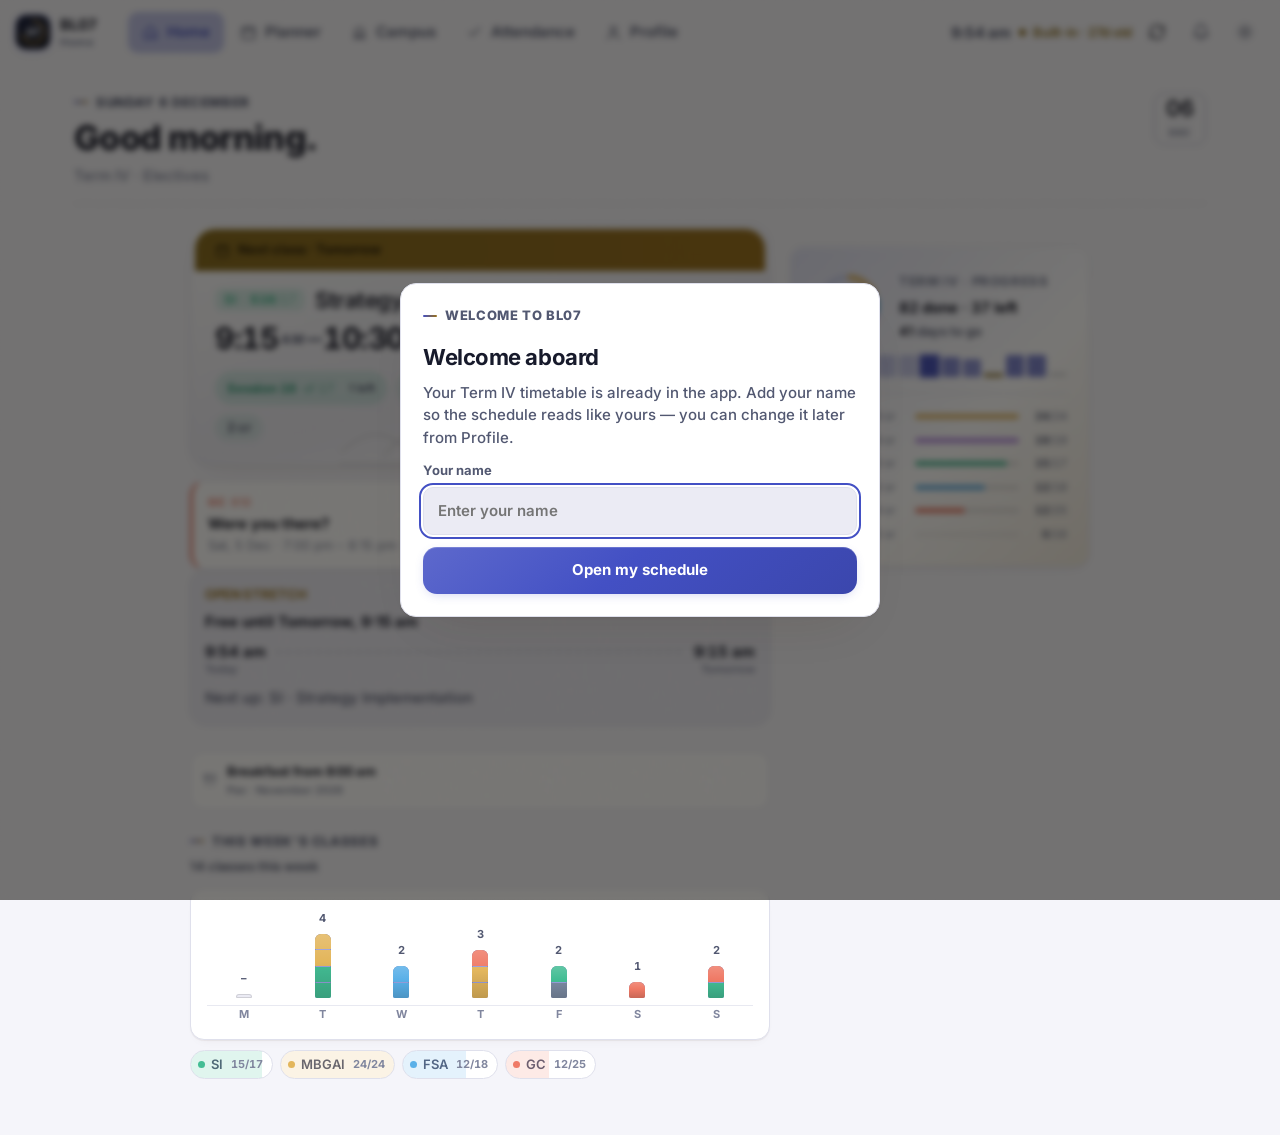
==== commit ed77f8d8: "Use the same departure time in the "then / miss it" line as everywhere else Auditing which times the" ====
--- a/index.html
+++ b/index.html
@@ -27,7 +27,7 @@
       }catch(e){document.documentElement.dataset.theme="dark"}
     })();
   </script>
-  <link rel="stylesheet" href="styles.css?v=20260928-nova208">
+  <link rel="stylesheet" href="styles.css?v=20260928-nova211">
   <title>BL07 Planner</title>
   <link rel="preconnect" href="https://accounts.google.com">
   <link rel="preconnect" href="https://www.googleapis.com">
@@ -544,11 +544,11 @@
     </form>
   </dialog>
 
-  <script src="campus-data.js?v=20260928-nova208"></script>
-  <script src="staff-bus-data.js?v=20260928-nova208"></script>
-  <script src="exam-data.js?v=20260928-nova208"></script>
-  <script src="term4-data.js?v=20260928-nova208"></script>
-  <script src="app.js?v=20260928-nova208"></script>
-  <script src="polish.js?v=20260928-nova208"></script>
+  <script src="campus-data.js?v=20260928-nova211"></script>
+  <script src="staff-bus-data.js?v=20260928-nova211"></script>
+  <script src="exam-data.js?v=20260928-nova211"></script>
+  <script src="term4-data.js?v=20260928-nova211"></script>
+  <script src="app.js?v=20260928-nova211"></script>
+  <script src="polish.js?v=20260928-nova211"></script>
 </body>
 </html>
